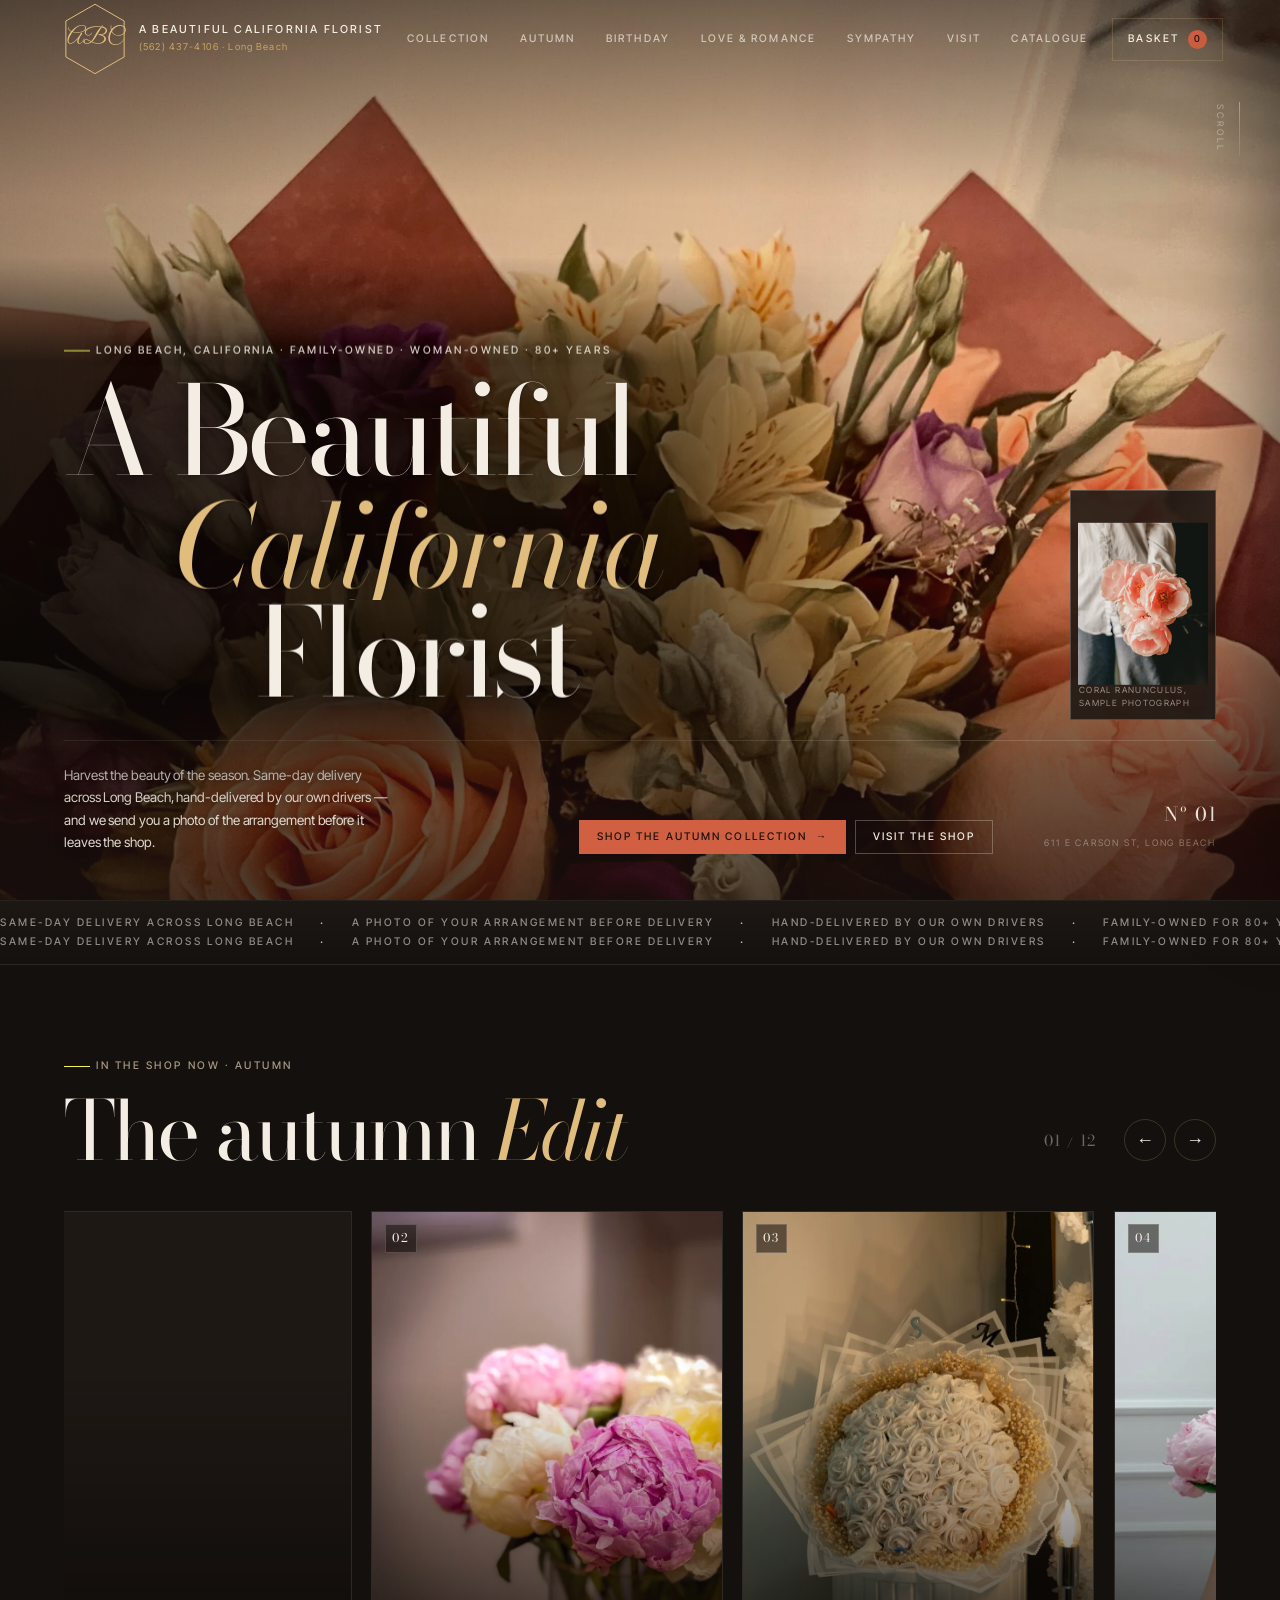
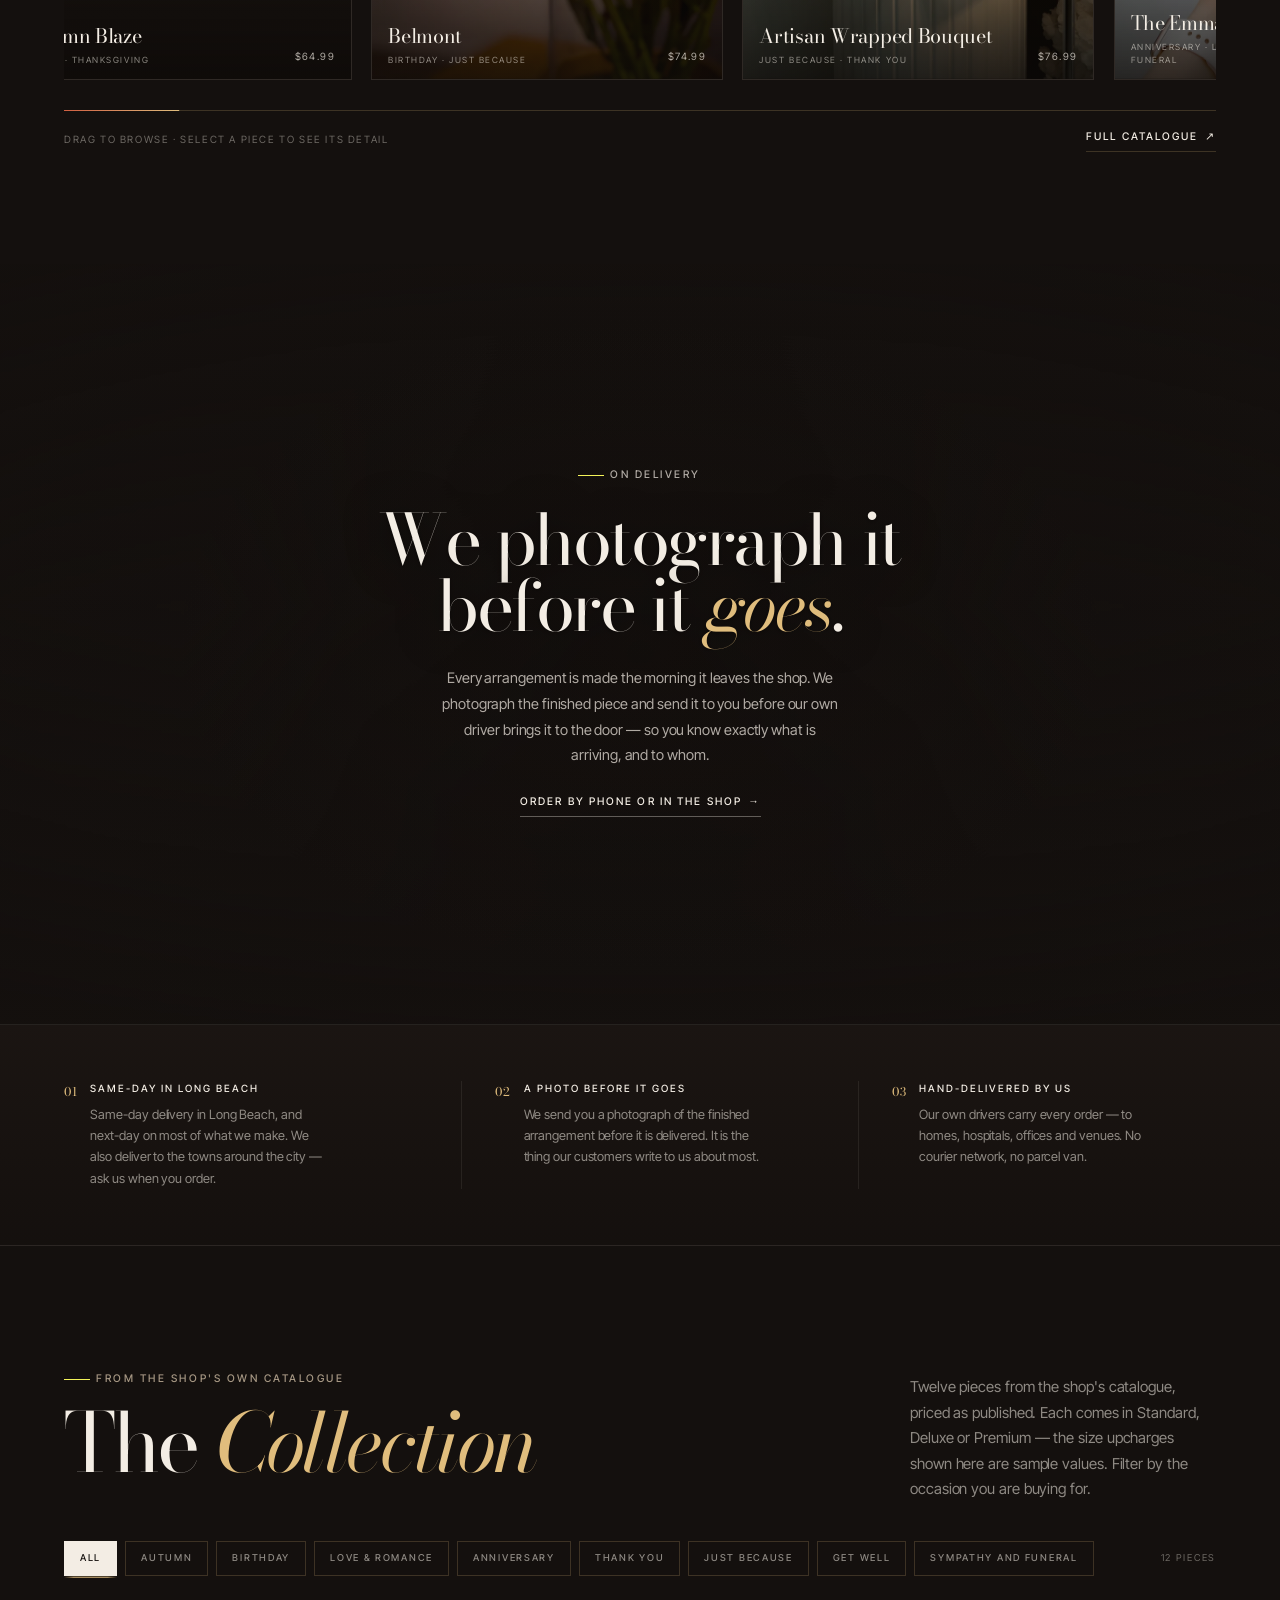
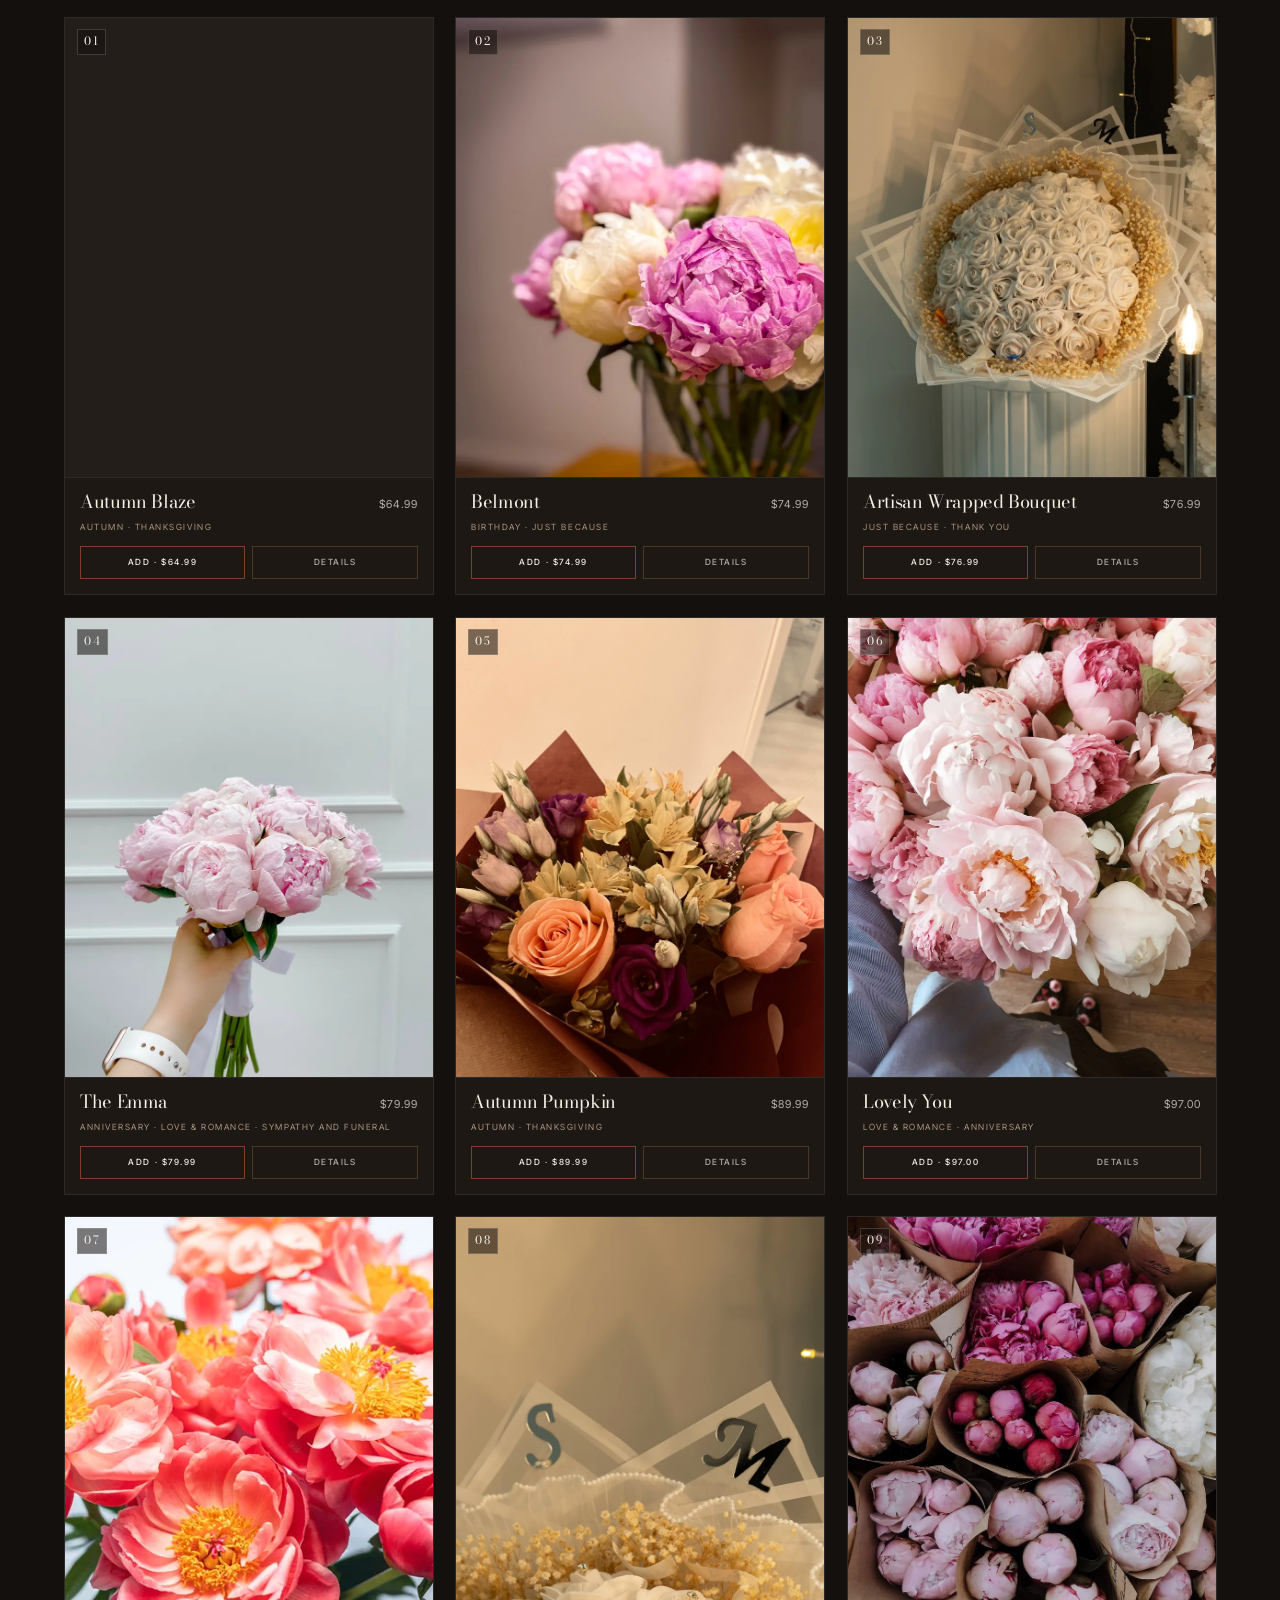
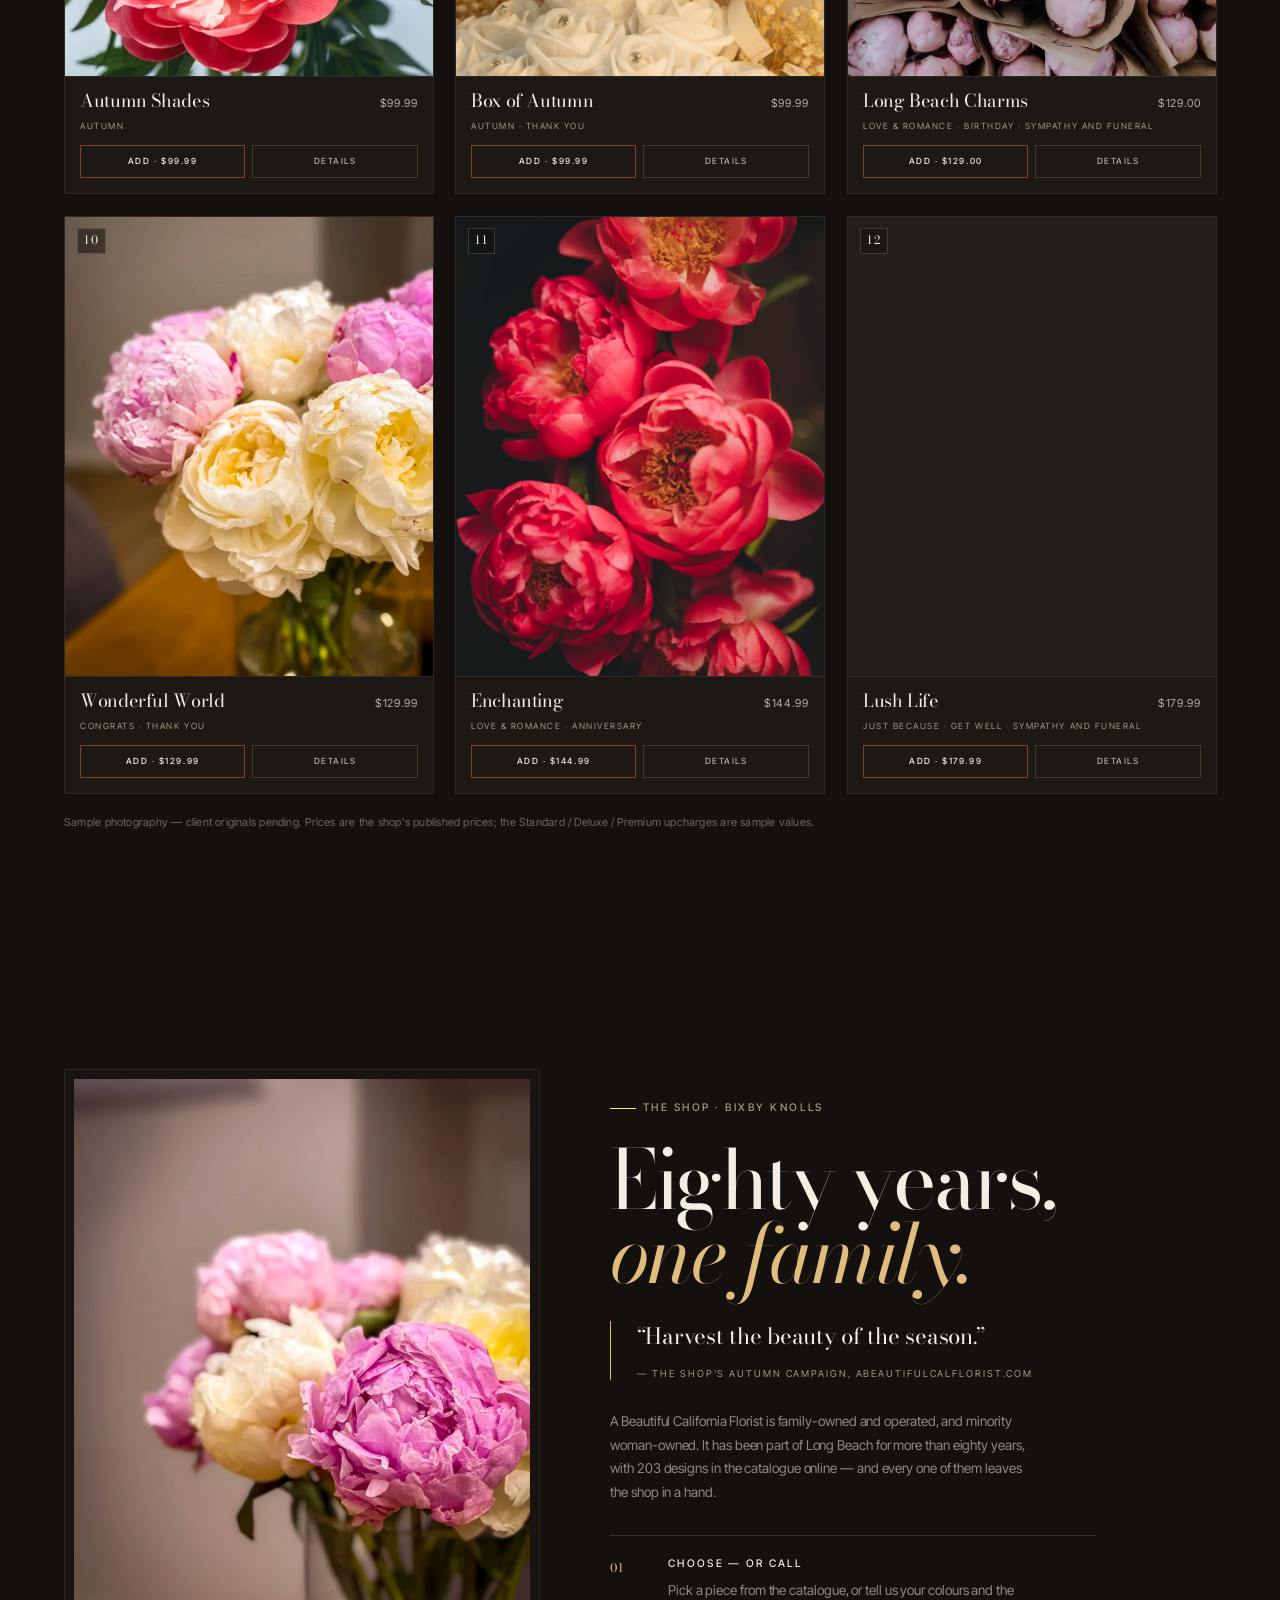
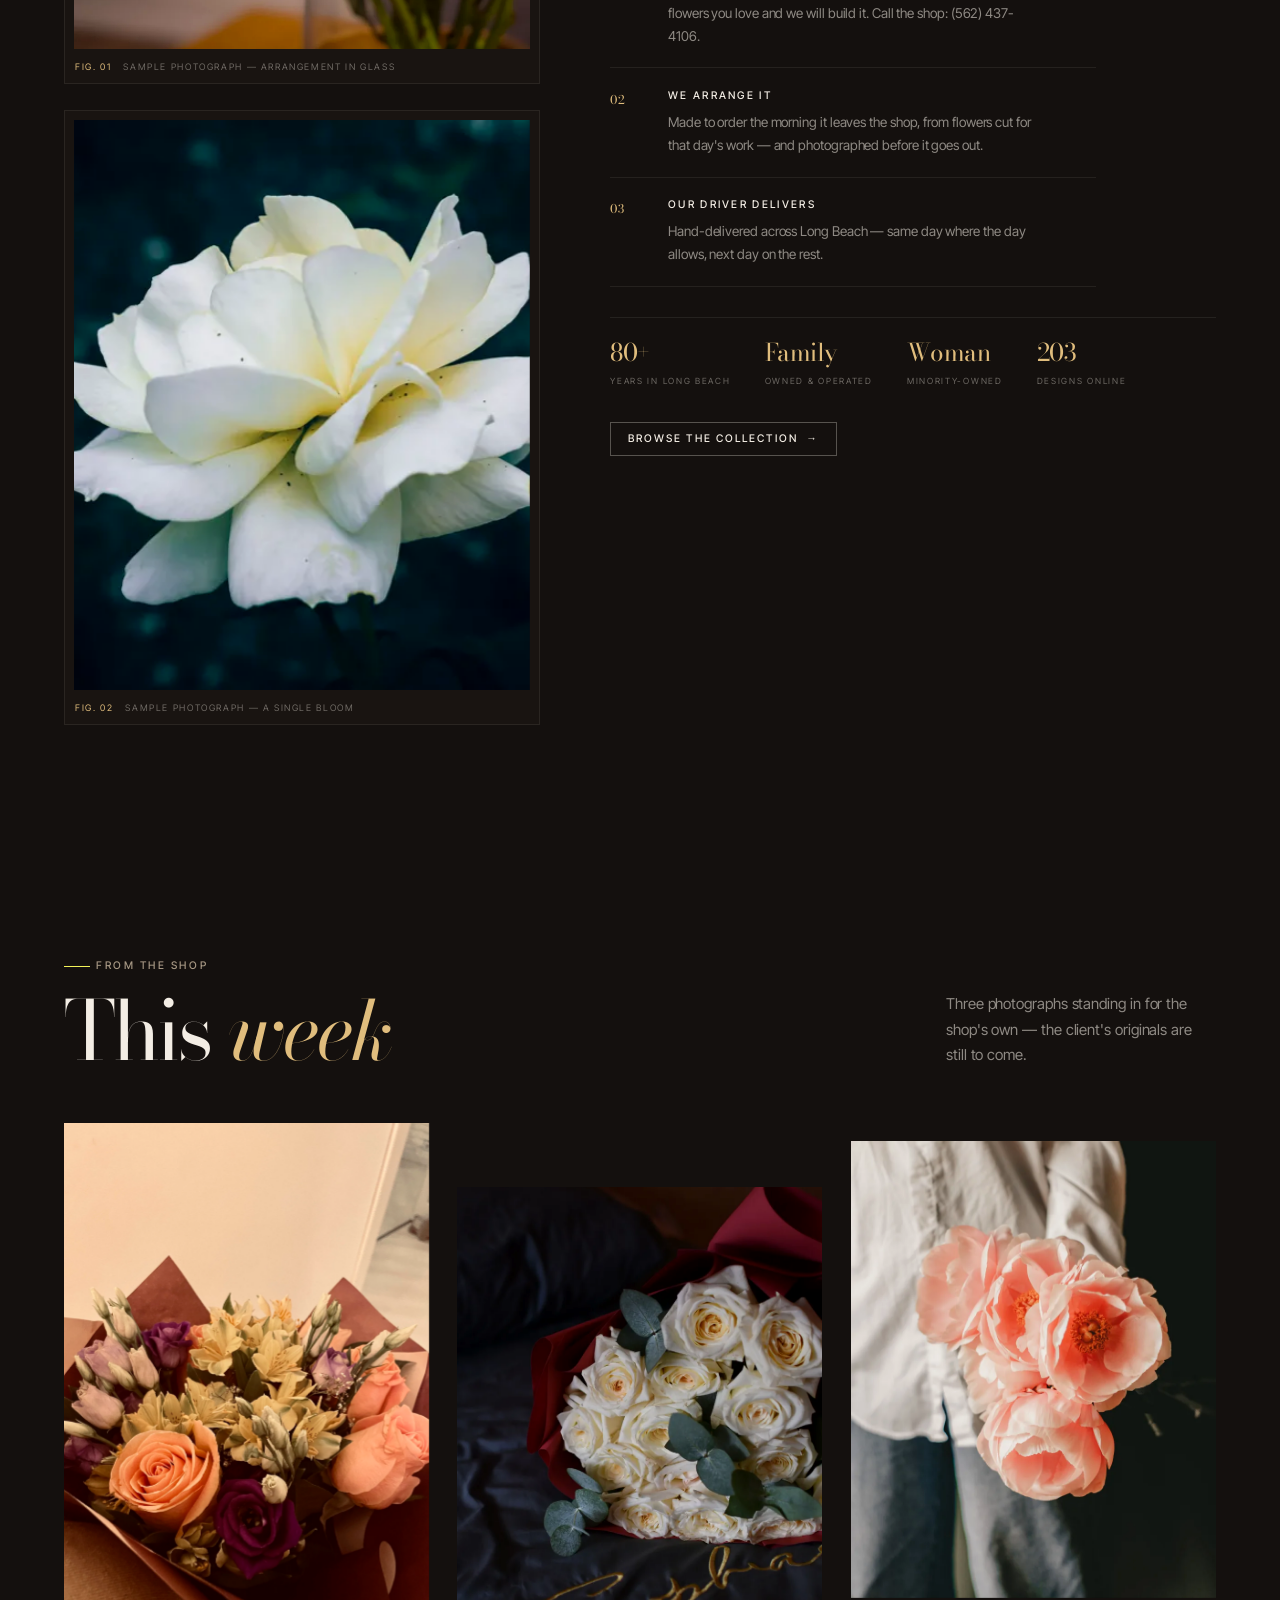
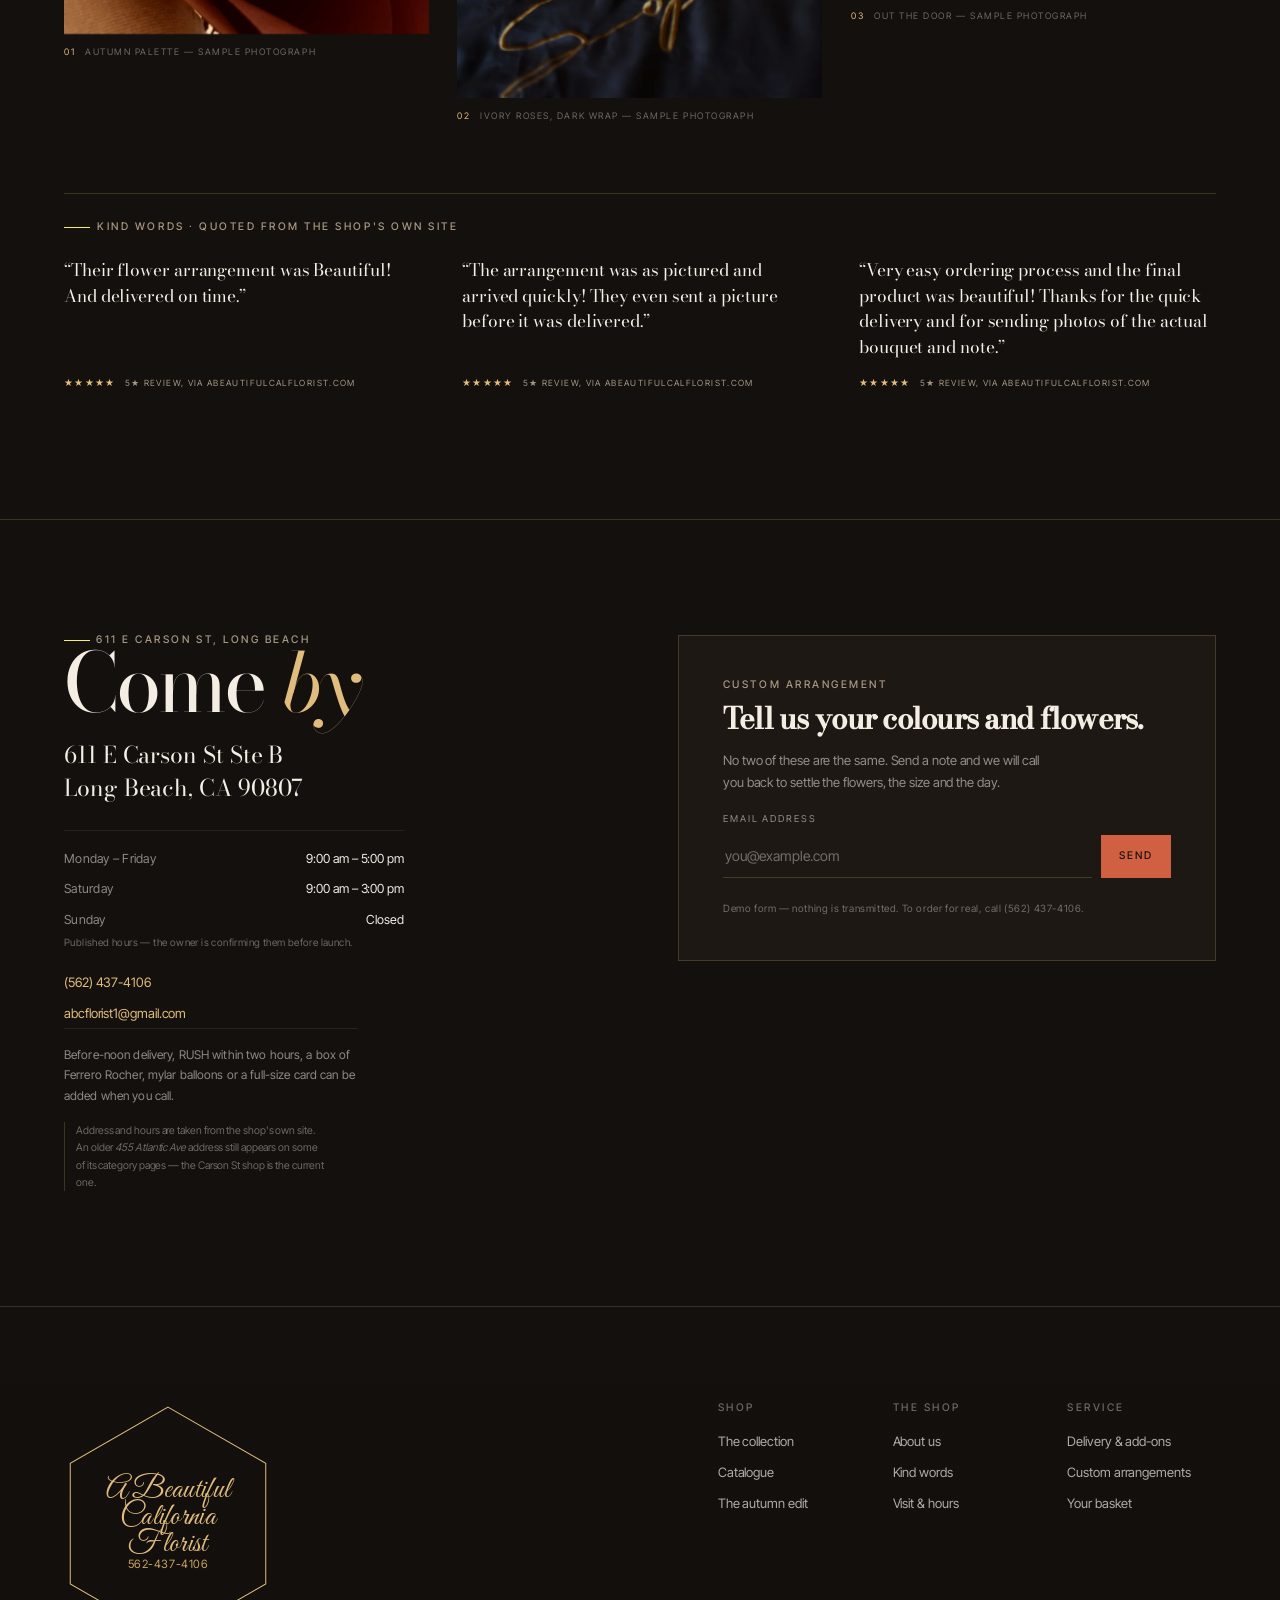
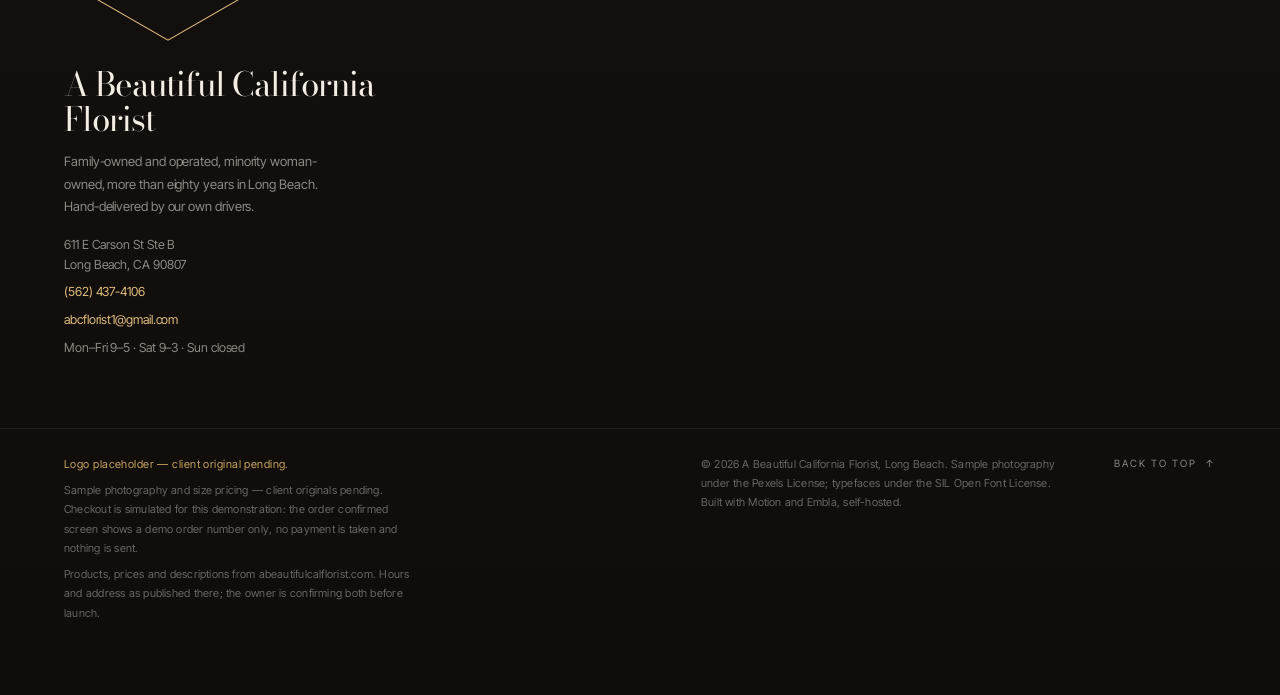
==== index.html @ be8de57d "Client preview: Concept B — Cinematic" ====
<!DOCTYPE html>
<html lang="en" class="no-js">
<head>
<meta name="robots" content="noindex, nofollow">

<meta charset="utf-8">
<meta name="viewport" content="width=device-width, initial-scale=1, viewport-fit=cover">
<title>A Beautiful California Florist — Long Beach, CA</title>
<meta name="description" content="A Beautiful California Florist, 611 E Carson St Ste B, Long Beach. Family-owned and woman-owned for more than 80 years. Same-day Long Beach delivery, hand-delivered by our own drivers, with a photo of your arrangement before it goes. Demo storefront — simulated checkout.">
<meta name="theme-color" content="#14100E">
<link rel="preload" as="image" fetchpriority="high"
      imagesrcset="assets/img/resp/terracotta-bouquet-kraft-800.webp 800w, assets/img/resp/terracotta-bouquet-kraft-1600.webp 1600w, assets/img/resp/terracotta-bouquet-kraft-2560.webp 2560w, assets/img/resp/terracotta-bouquet-kraft-3000.webp 3000w"
      imagesizes="100vw" href="assets/img/resp/terracotta-bouquet-kraft-1600.jpg">
<link rel="stylesheet" href="assets/fonts.css">
<link rel="stylesheet" href="assets/css/base.css">
<link rel="stylesheet" href="assets/css/home.css">
<link rel="stylesheet" href="assets/css/components.css">
<link rel="stylesheet" href="assets/css/motion.css">
<script>
document.documentElement.classList.replace('no-js','js');
/* if anything below fails to run, degrade to a fully readable static page */
window.addEventListener('error', function () { document.documentElement.classList.add('is-degraded'); });
window.setTimeout(function () { if (!window.__bwReady) document.documentElement.classList.add('is-degraded'); }, 4000);
</script>
</head>
<body>
<a class="skip" href="#main">Skip to content</a>

<header class="site-head" data-head>
  <div class="site-head__inner">
    <a class="brand" href="index.html" aria-label="A Beautiful California Florist — home">
      <span class="mark" aria-hidden="true">
        <svg class="mark__hex" viewBox="0 0 100 116" focusable="false"><polygon points="50,2 97,29 97,87 50,114 3,87 3,29"/></svg>
        <span class="mark__in">
          <span class="mark__script">ABC</span>
        </span>
      </span>
      <span class="brand__text">
        <span class="brand__name">A Beautiful California Florist</span>
        <span class="brand__phone">(562) 437-4106 · Long Beach</span>
      </span>
    </a>

    <nav class="nav" aria-label="Primary">
      <a href="#collection">Collection</a>
      <a href="#collection" data-nav-occ="autumn">Autumn</a>
      <a href="#collection" data-nav-occ="birthday">Birthday</a>
      <a href="#collection" data-nav-occ="love and romance">Love &amp; Romance</a>
      <a href="#collection" data-nav-occ="sympathy">Sympathy</a>
      <a href="#visit">Visit</a>
      <a href="collection.html">Catalogue</a>
    </nav>

    <div class="site-head__actions">
      <span class="head-note">Same-day · Long Beach</span>
      <button class="cart-btn" type="button" data-cart-open aria-haspopup="dialog" aria-controls="cart-drawer" aria-label="Open basket, 0 items">
        <span class="cart-btn__label">Basket</span>
        <span class="cart-btn__count" data-cart-count aria-hidden="true">0</span>
      </button>
      <button class="menu-btn" type="button" data-menu-open aria-expanded="false" aria-controls="mobile-menu">
        <span class="menu-btn__bars" aria-hidden="true"><i></i><i></i></span>
        <span>Menu</span>
      </button>
    </div>
  </div>
  <span class="site-head__rule" aria-hidden="true"></span>
</header>

<div class="mmenu" id="mobile-menu" role="dialog" aria-modal="true" aria-label="Site menu" data-menu inert>
  <div class="mmenu__scrim" data-menu-close></div>
  <div class="mmenu__panel" data-menu-panel>
    <div class="mmenu__top">
      <span class="eyebrow">A Beautiful California Florist</span>
      <button class="icon-btn" type="button" data-menu-close aria-label="Close menu"><span aria-hidden="true">×</span></button>
    </div>
    <nav class="mmenu__nav" aria-label="Mobile">
      <a href="#collection"><span>01</span>Collection</a>
      <a href="#collection" data-nav-occ="autumn"><span>02</span>Autumn</a>
      <a href="#collection" data-nav-occ="birthday"><span>03</span>Birthday</a>
      <a href="#collection" data-nav-occ="love and romance"><span>04</span>Love &amp; Romance</a>
      <a href="#collection" data-nav-occ="sympathy"><span>05</span>Sympathy and Funeral</a>
      <a href="#notes"><span>06</span>Kind words</a>
      <a href="#visit"><span>07</span>Visit</a>
      <a href="collection.html"><span>08</span>Catalogue</a>
    </nav>
    <div class="mmenu__foot">
      <p class="eyebrow">The shop</p>
      <p>611 E Carson St Ste B<br>Long Beach, CA 90807</p>
      <p class="mmenu__hours">Mon–Fri 9–5 · Sat 9–3 · Sun closed</p>
      <p class="mmenu__hours">(562) 437-4106</p>
      <button class="btn btn--line" type="button" data-cart-open>Open basket</button>
    </div>
  </div>
</div>

<main id="main">

  <!-- 1. HERO -->
  <section class="hero" id="top" aria-labelledby="hero-title" data-hero>
    <div class="hero__bg">
      <div class="hero__plate" data-parallax="0.22">
        <div class="hero__plate-in" data-parallax-media>
          <picture>
            <source type="image/webp" sizes="100vw"
                    srcset="assets/img/resp/terracotta-bouquet-kraft-800.webp 800w, assets/img/resp/terracotta-bouquet-kraft-1600.webp 1600w, assets/img/resp/terracotta-bouquet-kraft-2560.webp 2560w, assets/img/resp/terracotta-bouquet-kraft-3000.webp 3000w">
            <img class="hero__img" data-hero-img src="assets/img/resp/terracotta-bouquet-kraft-1600.jpg"
                 width="1600" height="2133" fetchpriority="high" decoding="async"
                 alt="Terracotta and peach roses gathered in kraft paper, photographed warm">
          </picture>
        </div>
      </div>
      <div class="hero__scrim" aria-hidden="true"></div>
      <div class="hero__grain" aria-hidden="true"></div>
    </div>

    <div class="hero__inner">
      <div class="hero__head" data-parallax="-0.05">
        <p class="eyebrow eyebrow--light" data-hero-eyebrow data-hero-item>
          <span class="eyebrow__dash" aria-hidden="true"></span>Long Beach, California · family-owned · woman-owned · 80+ years
        </p>
        <h1 class="hero__title" id="hero-title">
          <span class="mask" data-hero-item><span class="mask__in" data-hero-line>A Beautiful</span></span>
          <span class="mask mask--in" data-hero-item><span class="mask__in" data-hero-line><em>California</em></span></span>
          <span class="mask mask--in2" data-hero-item><span class="mask__in" data-hero-line>Florist</span></span>
        </h1>
      </div>

      <div class="hero__foot">
        <p class="hero__lede" data-hero-lede data-hero-item>
          Harvest the beauty of the season. Same-day delivery across Long Beach, hand-delivered by
          our own drivers — and we send you a photo of the arrangement before it leaves the shop.
        </p>
        <div class="hero__cta" data-hero-lede data-hero-item>
          <a class="btn btn--accent" href="#collection">Shop the autumn collection<span class="btn__arrow" aria-hidden="true">→</span></a>
          <a class="btn btn--ghost" href="#visit">Visit the shop</a>
        </div>
        <p class="hero__stamp" data-hero-lede data-hero-item>
          <span class="hero__stamp-n">Nº 01</span>
          <span>611 E Carson St, Long Beach</span>
        </p>
      </div>
    </div>

    <figure class="hero__inset" data-hero-inset data-parallax="-0.16">
      <picture>
        <source type="image/webp" sizes="(min-width:1100px) 186px, 130px"
                srcset="assets/img/resp/coral-ranunculus-held-800.webp 800w, assets/img/resp/coral-ranunculus-held-1600.webp 1600w">
        <img src="assets/img/resp/coral-ranunculus-held-1600.jpg" width="1400" height="2100" loading="lazy" decoding="async"
             data-parallax-media
             alt="A hand holding a small coral ranunculus posy in soft daylight">
      </picture>
      <figcaption><span>Nº 02</span>Coral ranunculus, sample photograph</figcaption>
    </figure>

    <a class="hero__cue" href="#edit">
      <span class="hero__cue-line" aria-hidden="true"></span>
      <span class="hero__cue-txt">Scroll</span>
    </a>
  </section>

  <!-- ticker — one set; abc-motion.js clones the track once for a seamless loop -->
  <div class="ticker" aria-hidden="true" data-marquee>
    <div class="ticker__track" data-ticker>
      <span class="ticker__set">
        <span>Same-day delivery across Long Beach</span><i>·</i>
        <span>A photo of your arrangement before delivery</span><i>·</i>
        <span>Hand-delivered by our own drivers</span><i>·</i>
        <span>Family-owned for 80+ years</span><i>·</i>
        <span>611 E Carson St, Long Beach</span><i>·</i>
      </span>
    </div>
  </div>

  <!-- 2. RAIL -->
  <section class="sec sec--rail" id="edit" aria-labelledby="edit-title">
    <div class="sec__head">
      <div class="sec__head-l">
        <p class="eyebrow"><span class="eyebrow__dash" aria-hidden="true"></span>In the shop now · autumn</p>
        <h2 class="h2" id="edit-title" data-reveal>The autumn <em>Edit</em></h2>
      </div>
      <div class="sec__head-r">
        <p class="rail__count" aria-hidden="true"><span data-rail-cur>01</span><span class="rail__count-sep">/</span><span data-rail-total>06</span></p>
        <div class="rail__btns">
          <button class="icon-btn icon-btn--round" type="button" data-rail-prev aria-label="Previous arrangements"><span aria-hidden="true">←</span></button>
          <button class="icon-btn icon-btn--round" type="button" data-rail-next aria-label="Next arrangements"><span aria-hidden="true">→</span></button>
        </div>
      </div>
    </div>

    <div class="rail" data-rail role="group" tabindex="0" aria-roledescription="carousel"
         aria-describedby="rail-keys" aria-label="The autumn edit — featured arrangements">
      <div class="embla" data-embla>
        <div class="embla__viewport" data-embla-viewport>
          <div class="embla__container" data-rail-track>
            <!-- rail slides injected from assets/js/data.js -->
          </div>
        </div>
      </div>
      <div class="rail__preview" data-rail-preview aria-hidden="true">
        <picture>
          <source type="image/webp" srcset="assets/img/resp/coral-bouquet-white-800.webp 800w, assets/img/resp/coral-bouquet-white-1600.webp 1600w" sizes="196px">
          <img data-rail-preview-img src="assets/img/resp/coral-bouquet-white-1600.jpg" alt="" width="1600" height="2133" loading="lazy" decoding="async">
        </picture>
      </div>
      <div class="rail__prog" aria-hidden="true"><span data-rail-prog></span></div>
    </div>

    <div class="rail__foot">
      <p class="rail__hint">Drag to browse · select a piece to see its detail</p>
      <p class="rail__keys" id="rail-keys">← → keys browse · Home / End jump</p>
      <a class="link" href="collection.html">Full catalogue<span aria-hidden="true">↗</span></a>
    </div>
  </section>

  <!-- 3. PARALLAX BAND -->
  <section class="band" data-band aria-labelledby="band-title">
    <div class="band__media" data-parallax="0.15" aria-hidden="true">
      <div class="band__media-in" data-parallax-media>
        <picture>
          <source type="image/webp" sizes="100vw"
                  srcset="assets/img/resp/coral-bouquet-white-800.webp 800w, assets/img/resp/coral-bouquet-white-1600.webp 1600w, assets/img/resp/coral-bouquet-white-2560.webp 2560w, assets/img/resp/coral-bouquet-white-3000.webp 3000w">
          <img data-band-img src="assets/img/resp/coral-bouquet-white-1600.jpg" width="1600" height="2133" loading="lazy" decoding="async" alt="">
        </picture>
      </div>
    </div>
    <div class="band__scrim" aria-hidden="true"></div>
    <div class="band__inner" data-band-inner data-cascade data-cascade-step="110">
      <p class="eyebrow eyebrow--light" data-reveal><span class="eyebrow__dash" aria-hidden="true"></span>On delivery</p>
      <h2 class="band__title type-lift" id="band-title" data-reveal>We photograph it<br>before it <em>goes</em>.</h2>
      <p class="band__sub" data-reveal>Every arrangement is made the morning it leaves the shop. We photograph the
        finished piece and send it to you before our own driver brings it to the door — so you know
        exactly what is arriving, and to whom.</p>
      <a class="link link--light" data-reveal href="#visit">Order by phone or in the shop<span aria-hidden="true">→</span></a>
    </div>
  </section>

  <!-- 4. PROMISE -->
  <section class="promise" aria-labelledby="promise-title">
    <h2 class="u-sr" id="promise-title">How we deliver</h2>
    <div class="promise__inner">
      <div class="promise__item">
        <span class="promise__n">01</span>
        <div>
          <h3 class="promise__h">Same-day in Long Beach</h3>
          <p class="promise__p">Same-day delivery in Long Beach, and next-day on most of what we make.
            We also deliver to the towns around the city — ask us when you order.</p>
        </div>
      </div>
      <div class="promise__item">
        <span class="promise__n">02</span>
        <div>
          <h3 class="promise__h">A photo before it goes</h3>
          <p class="promise__p">We send you a photograph of the finished arrangement before it is
            delivered. It is the thing our customers write to us about most.</p>
        </div>
      </div>
      <div class="promise__item">
        <span class="promise__n">03</span>
        <div>
          <h3 class="promise__h">Hand-delivered by us</h3>
          <p class="promise__p">Our own drivers carry every order — to homes, hospitals, offices and
            venues. No courier network, no parcel van.</p>
        </div>
      </div>
    </div>
  </section>

  <!-- 5. COLLECTION -->
  <section class="sec sec--collection" id="collection" aria-labelledby="collection-title">
    <div class="sec__head sec__head--stack">
      <div class="sec__head-l">
        <p class="eyebrow" data-reveal><span class="eyebrow__dash" aria-hidden="true"></span>From the shop's own catalogue</p>
        <h2 class="h2 type-lift" id="collection-title" data-reveal>The <em>Collection</em></h2>
      </div>
      <p class="sec__intro" data-reveal>Twelve pieces from the shop's catalogue, priced as published.
        Each comes in Standard, Deluxe or Premium — the size upcharges shown here are sample values.
        Filter by the occasion you are buying for.</p>
    </div>

    <div class="filters" role="group" aria-label="Filter arrangements by occasion">
      <span class="filters__ind" data-chip-ind aria-hidden="true"></span>
      <button class="chip is-active" type="button" data-filter="all" aria-pressed="true">All</button>
      <button class="chip" type="button" data-filter="autumn" aria-pressed="false">Autumn</button>
      <button class="chip" type="button" data-filter="birthday" aria-pressed="false">Birthday</button>
      <button class="chip" type="button" data-filter="love and romance" aria-pressed="false">Love &amp; Romance</button>
      <button class="chip" type="button" data-filter="anniversary" aria-pressed="false">Anniversary</button>
      <button class="chip" type="button" data-filter="thank you" aria-pressed="false">Thank You</button>
      <button class="chip" type="button" data-filter="just because" aria-pressed="false">Just Because</button>
      <button class="chip" type="button" data-filter="get well" aria-pressed="false">Get Well</button>
      <button class="chip" type="button" data-filter="sympathy" aria-pressed="false">Sympathy and Funeral</button>
      <p class="filters__count" aria-live="polite" data-grid-count>12 pieces</p>
    </div>

    <div class="grid" data-grid>
      <!-- product cards injected from assets/js/data.js -->
    </div>
    <p class="collection__note">Sample photography — client originals pending. Prices are the shop's
      published prices; the Standard / Deluxe / Premium upcharges are sample values.</p>
  </section>

  <!-- 6. THE SHOP -->
  <section class="atelier" id="atelier" aria-labelledby="atelier-title">
    <div class="atelier__col">
      <figure class="atelier__media" data-reveal>
        <picture>
          <source type="image/webp" sizes="(min-width:1000px) 46vw, 92vw"
                  srcset="assets/img/resp/pink-cream-peonies-vase-800.webp 800w, assets/img/resp/pink-cream-peonies-vase-1600.webp 1600w, assets/img/resp/pink-cream-peonies-vase-2560.webp 2560w, assets/img/resp/pink-cream-peonies-vase-3000.webp 3000w">
          <img src="assets/img/resp/pink-cream-peonies-vase-1600.jpg" width="1600" height="2133" loading="lazy" decoding="async"
               alt="Pink and cream blooms arranged in a clear glass vase, sample photograph">
        </picture>
        <button class="zoomcue" type="button" data-expand aria-label="Expand the photograph of pink and cream blooms in glass"><b aria-hidden="true">⤢</b>Expand</button>
        <p class="atelier__cap"><span>Fig. 01</span>Sample photograph — arrangement in glass</p>
      </figure>
      <figure class="atelier__media atelier__media--sm" data-reveal>
        <picture>
          <source type="image/webp" sizes="(min-width:1000px) 40vw, 92vw"
                  srcset="assets/img/resp/white-bloom-dark-water-800.webp 800w, assets/img/resp/white-bloom-dark-water-1600.webp 1600w, assets/img/resp/white-bloom-dark-water-2560.webp 2560w, assets/img/resp/white-bloom-dark-water-3000.webp 3000w">
          <img src="assets/img/resp/white-bloom-dark-water-1600.jpg" width="2000" height="1333" loading="lazy" decoding="async"
               alt="A single pale bloom resting on dark water, sample photograph">
        </picture>
        <button class="zoomcue" type="button" data-expand aria-label="Expand the photograph of a single pale bloom on dark water"><b aria-hidden="true">⤢</b>Expand</button>
        <p class="atelier__cap"><span>Fig. 02</span>Sample photograph — a single bloom</p>
      </figure>
    </div>

    <div class="atelier__body">
      <p class="eyebrow"><span class="eyebrow__dash" aria-hidden="true"></span>The shop · Bixby Knolls</p>
      <h2 class="h2h type-lift" id="atelier-title" data-reveal>Eighty years,<br><em>one family.</em></h2>

      <blockquote class="atelier__quote" data-reveal>
        “Harvest the beauty of the season.”
        <cite>— the shop's autumn campaign, abeautifulcalflorist.com</cite>
      </blockquote>

      <p class="atelier__lead">
        A Beautiful California Florist is family-owned and operated, and minority woman-owned. It has
        been part of Long Beach for more than eighty years, with 203 designs in the catalogue online —
        and every one of them leaves the shop in a hand.
      </p>

      <ol class="steps" data-cascade data-cascade-step="80">
        <li data-reveal>
          <span class="steps__n">01</span>
          <div><h3>Choose — or call</h3><p>Pick a piece from the catalogue, or tell us your colours and
            the flowers you love and we will build it. Call the shop: (562) 437-4106.</p></div>
        </li>
        <li data-reveal>
          <span class="steps__n">02</span>
          <div><h3>We arrange it</h3><p>Made to order the morning it leaves the shop, from flowers cut
            for that day's work — and photographed before it goes out.</p></div>
        </li>
        <li data-reveal>
          <span class="steps__n">03</span>
          <div><h3>Our driver delivers</h3><p>Hand-delivered across Long Beach — same day where the
            day allows, next day on the rest.</p></div>
        </li>
      </ol>

      <div class="stats" data-cascade data-cascade-step="70">
        <div class="stat"><span class="stat__n">80+</span><span class="stat__l">Years in Long Beach</span></div>
        <div class="stat"><span class="stat__n">Family</span><span class="stat__l">Owned &amp; operated</span></div>
        <div class="stat"><span class="stat__n">Woman</span><span class="stat__l">Minority-owned</span></div>
        <div class="stat"><span class="stat__n">203</span><span class="stat__l">Designs online</span></div>
      </div>

      <a class="btn btn--line" href="#collection">Browse the collection<span class="btn__arrow" aria-hidden="true">→</span></a>
    </div>
  </section>

  <!-- 7. NOTES + KIND WORDS -->
  <section class="sec sec--notes" id="notes" aria-labelledby="notes-title">
    <div class="sec__head">
      <div class="sec__head-l">
        <p class="eyebrow"><span class="eyebrow__dash" aria-hidden="true"></span>From the shop</p>
        <h2 class="h2" id="notes-title" data-reveal>This <em>week</em></h2>
      </div>
      <p class="sec__intro sec__intro--narrow" data-reveal>Three photographs standing in for the shop's
        own — the client's originals are still to come.</p>
    </div>

    <div class="notes" data-cascade data-cascade-step="110">
      <figure class="note note--tall" data-reveal>
        <picture>
          <source type="image/webp" sizes="(min-width:900px) 33vw, 92vw"
                  srcset="assets/img/resp/terracotta-bouquet-kraft-800.webp 800w, assets/img/resp/terracotta-bouquet-kraft-1600.webp 1600w, assets/img/resp/terracotta-bouquet-kraft-2560.webp 2560w, assets/img/resp/terracotta-bouquet-kraft-3000.webp 3000w">
          <img src="assets/img/resp/terracotta-bouquet-kraft-1600.jpg" width="1600" height="2133" loading="lazy" decoding="async"
               alt="Terracotta and peach roses in kraft paper">
        </picture>
        <button class="zoomcue" type="button" data-expand aria-label="Expand the photograph of terracotta and peach roses in kraft paper"><b aria-hidden="true">⤢</b>Expand</button>
        <figcaption><span>01</span>Autumn palette — sample photograph</figcaption>
      </figure>
      <figure class="note note--wide" data-reveal>
        <picture>
          <source type="image/webp" sizes="(min-width:900px) 42vw, 92vw"
                  srcset="assets/img/resp/dark-wrap-white-roses-800.webp 800w, assets/img/resp/dark-wrap-white-roses-1600.webp 1600w, assets/img/resp/dark-wrap-white-roses-2560.webp 2560w, assets/img/resp/dark-wrap-white-roses-3000.webp 3000w">
          <img src="assets/img/resp/dark-wrap-white-roses-1600.jpg" width="1600" height="2400" loading="lazy" decoding="async"
               alt="Ivory roses with dark foliage in a deep wrap">
        </picture>
        <button class="zoomcue" type="button" data-expand aria-label="Expand the photograph of ivory roses in a dark wrap"><b aria-hidden="true">⤢</b>Expand</button>
        <figcaption><span>02</span>Ivory roses, dark wrap — sample photograph</figcaption>
      </figure>
      <figure class="note" data-reveal>
        <picture>
          <source type="image/webp" sizes="(min-width:900px) 30vw, 92vw"
                  srcset="assets/img/resp/coral-ranunculus-held-800.webp 800w, assets/img/resp/coral-ranunculus-held-1600.webp 1600w, assets/img/resp/coral-ranunculus-held-2560.webp 2560w, assets/img/resp/coral-ranunculus-held-3000.webp 3000w">
          <img src="assets/img/resp/coral-ranunculus-held-1600.jpg" width="1400" height="2100" loading="lazy" decoding="async"
               alt="A handful of coral ranunculus carried against a pale shirt">
        </picture>
        <button class="zoomcue" type="button" data-expand aria-label="Expand the photograph of a handful of coral ranunculus"><b aria-hidden="true">⤢</b>Expand</button>
        <figcaption><span>03</span>Out the door — sample photograph</figcaption>
      </figure>
    </div>

    <div class="quotes">
      <p class="eyebrow quotes__head"><span class="eyebrow__dash" aria-hidden="true"></span>Kind words · quoted from the shop's own site</p>
      <div class="quotes__grid" data-cascade data-cascade-step="90">
        <figure class="quote" data-reveal>
          <blockquote class="quote__text">“Their flower arrangement was Beautiful! And delivered on time.”</blockquote>
          <figcaption class="quote__meta"><span class="quote__stars" aria-hidden="true">★★★★★</span>5★ review, via abeautifulcalflorist.com</figcaption>
        </figure>
        <figure class="quote" data-reveal>
          <blockquote class="quote__text">“The arrangement was as pictured and arrived quickly! They even sent a picture before it was delivered.”</blockquote>
          <figcaption class="quote__meta"><span class="quote__stars" aria-hidden="true">★★★★★</span>5★ review, via abeautifulcalflorist.com</figcaption>
        </figure>
        <figure class="quote" data-reveal>
          <blockquote class="quote__text">“Very easy ordering process and the final product was beautiful! Thanks for the quick delivery and for sending photos of the actual bouquet and note.”</blockquote>
          <figcaption class="quote__meta"><span class="quote__stars" aria-hidden="true">★★★★★</span>5★ review, via abeautifulcalflorist.com</figcaption>
        </figure>
      </div>
    </div>
  </section>

  <!-- 8. VISIT -->
  <section class="visit" id="visit" aria-labelledby="visit-title">
    <div class="visit__col">
      <p class="eyebrow"><span class="eyebrow__dash" aria-hidden="true"></span>611 E Carson St, Long Beach</p>
      <h2 class="h2 type-lift" id="visit-title" data-reveal>Come <em>by</em></h2>
      <p class="visit__addr">611 E Carson St Ste B<br>Long Beach, CA 90807</p>
      <dl class="visit__hours">
        <div><dt>Monday – Friday</dt><dd>9:00 am – 5:00 pm</dd></div>
        <div><dt>Saturday</dt><dd>9:00 am – 3:00 pm</dd></div>
        <div><dt>Sunday</dt><dd>Closed</dd></div>
      </dl>
      <p class="visit__hours-note">Published hours — the owner is confirming them before launch.</p>
      <div class="visit__contact">
        <a href="tel:+15624374106">(562) 437-4106</a>
        <a href="mailto:abcflorist1@gmail.com">abcflorist1@gmail.com</a>
      </div>
      <p class="visit__addons">Before-noon delivery, RUSH within two hours, a box of Ferrero Rocher,
        mylar balloons or a full-size card can be added when you call.</p>
      <p class="visit__note">Address and hours are taken from the shop's own site. An older
        <em>455 Atlantic Ave</em> address still appears on some of its category pages — the Carson St
        shop is the current one.</p>
    </div>

    <form class="visit__form" data-newsletter novalidate>
      <p class="eyebrow">Custom arrangement</p>
      <h3 class="visit__h3">Tell us your colours and flowers.</h3>
      <p class="visit__p">No two of these are the same. Send a note and we will call you back to settle
        the flowers, the size and the day.</p>
      <div class="field">
        <label for="nl-email">Email address</label>
        <div class="field__row">
          <input id="nl-email" name="email" type="email" autocomplete="email" placeholder="you@example.com" required aria-describedby="nl-err">
          <button class="btn btn--accent" type="submit">Send</button>
        </div>
        <p class="field__err" id="nl-err" data-nl-err hidden>Enter a valid email address.</p>
        <p class="field__ok" data-nl-ok aria-live="polite"></p>
      </div>
      <p class="visit__micro">Demo form — nothing is transmitted. To order for real, call (562) 437-4106.</p>
    </form>
  </section>
</main>

<footer class="footer" id="footer">
  <div class="footer__top">
    <div class="footer__brand">
      <span class="mark mark--lg footer__mark" aria-hidden="true">
        <svg class="mark__hex" viewBox="0 0 100 116" focusable="false"><polygon points="50,2 97,29 97,87 50,114 3,87 3,29"/></svg>
        <span class="mark__in">
          <span class="mark__script">A Beautiful<br>California<br>Florist</span>
          <span class="mark__tel">562-437-4106</span>
        </span>
      </span>
      <p class="footer__name">A Beautiful California Florist</p>
      <p class="footer__tag">Family-owned and operated, minority woman-owned, more than eighty years
        in Long Beach. Hand-delivered by our own drivers.</p>
      <address class="footer__contact">
        <span>611 E Carson St Ste B<br>Long Beach, CA 90807</span>
        <a href="tel:+15624374106">(562) 437-4106</a>
        <a href="mailto:abcflorist1@gmail.com">abcflorist1@gmail.com</a>
        <span>Mon–Fri 9–5 · Sat 9–3 · Sun closed</span>
      </address>
    </div>
    <nav class="footer__nav" aria-label="Footer">
      <div>
        <p class="eyebrow">Shop</p>
        <a href="#collection">The collection</a>
        <a href="collection.html">Catalogue</a>
        <a href="#edit">The autumn edit</a>
      </div>
      <div>
        <p class="eyebrow">The shop</p>
        <a href="#atelier">About us</a>
        <a href="#notes">Kind words</a>
        <a href="#visit">Visit &amp; hours</a>
      </div>
      <div>
        <p class="eyebrow">Service</p>
        <a href="#visit">Delivery &amp; add-ons</a>
        <a href="#visit">Custom arrangements</a>
        <button class="footer__link" type="button" data-cart-open>Your basket</button>
      </div>
    </nav>
  </div>

  <div class="footer__base">
    <div class="footer__legal">
      <p class="is-brand">Logo placeholder — client original pending.</p>
      <p>Sample photography and size pricing — client originals pending. Checkout is simulated for
        this demonstration: the order confirmed screen shows a demo order number only, no payment is
        taken and nothing is sent.</p>
      <p>Products, prices and descriptions from abeautifulcalflorist.com. Hours and address as published there; the owner is confirming both before launch.</p>
    </div>
    <p>© 2026 A Beautiful California Florist, Long Beach. Sample photography under the Pexels License; typefaces under the SIL Open Font License. Built with Motion and Embla, self-hosted.</p>
    <a class="footer__top-link" href="#top">Back to top<span aria-hidden="true">↑</span></a>
  </div>
</footer>

<!-- CART DRAWER -->
<div class="scrim" data-scrim hidden></div>

<aside class="drawer" id="cart-drawer" role="dialog" aria-modal="true" aria-labelledby="cart-title" data-drawer data-cart-drawer inert>
  <div class="drawer__head">
    <h2 class="drawer__title" id="cart-title">Basket <span class="drawer__n" data-cart-count>0</span></h2>
    <button class="icon-btn" type="button" data-drawer-close aria-label="Close basket"><span aria-hidden="true">×</span></button>
  </div>

  <div class="drawer__body" data-drawer-body>
    <div class="drawer__empty" data-cart-empty>
      <p class="drawer__empty-mark" aria-hidden="true">✳</p>
      <p class="drawer__empty-t">Your basket is empty.</p>
      <p class="drawer__empty-s">Start with the autumn edit, or the full catalogue.</p>
      <a class="btn btn--line" href="#collection" data-drawer-close>Browse the collection</a>
    </div>
    <ul class="lines" data-cart-lines aria-label="Items in basket"></ul>
  </div>

  <div class="drawer__foot" data-cart-foot hidden>
    <div class="gift">
      <label class="gift__label" for="gift-msg">Gift message <span class="gift__opt">optional</span></label>
      <textarea id="gift-msg" data-gift maxlength="240" rows="3" placeholder="Written by hand on our card." aria-describedby="gift-count"></textarea>
      <p class="gift__count" id="gift-count"><span data-gift-count>0</span>/240 · saved with this order</p>
    </div>
    <div class="drawer__sum">
      <span>Subtotal</span>
      <span data-cart-subtotal>$0.00</span>
    </div>
    <p class="drawer__note">Delivery calculated at checkout · sample delivery figure</p>
    <button class="btn btn--accent btn--wide" type="button" data-checkout-open data-checkout-start>Checkout<span class="btn__arrow" aria-hidden="true">→</span></button>
    <p class="drawer__demo">Demo only — no payment will be taken.</p>
  </div>
</aside>

<!-- PRODUCT MODAL -->
<div class="modal" id="product-modal" role="dialog" aria-modal="true" aria-labelledby="pm-title" data-modal data-product-modal inert>
  <div class="modal__scrim" data-modal-close></div>
  <div class="modal__panel">
    <button class="modal__x icon-btn" type="button" data-modal-close aria-label="Close product detail"><span aria-hidden="true">×</span></button>

    <div class="pm">
      <div class="pm__gallery">
        <div class="pm__stage" data-stage tabindex="0" role="img" aria-label="Product photograph. Scroll or press plus to zoom, drag to pan.">
          <picture>
            <source type="image/webp" srcset="assets/img/resp/terracotta-bouquet-kraft-800.webp 800w, assets/img/resp/terracotta-bouquet-kraft-1600.webp 1600w, assets/img/resp/terracotta-bouquet-kraft-2560.webp 2560w, assets/img/resp/terracotta-bouquet-kraft-3000.webp 3000w" sizes="min(1200px, 100vw)">
            <img data-pm-img src="assets/img/resp/terracotta-bouquet-kraft-1600.jpg" alt="" width="1200" height="1600">
          </picture>
          <span class="pm__zoomtag" data-pm-zoomtag>1.0×</span>
        </div>
        <div class="pm__thumbs" data-pm-thumbs role="group" aria-label="Choose product photograph"></div>
        <div class="pm__zoomui">
          <button class="icon-btn icon-btn--sm" type="button" data-zoom-out aria-label="Zoom out">−</button>
          <button class="icon-btn icon-btn--sm" type="button" data-zoom-reset aria-label="Reset zoom"><span aria-hidden="true">↺</span></button>
          <button class="icon-btn icon-btn--sm" type="button" data-zoom-in data-zoom-toggle aria-label="Zoom in">+</button>
          <span class="pm__hint">scroll to zoom · drag to pan</span>
        </div>
      </div>

      <div class="pm__info">
        <p class="eyebrow" data-pm-no>Nº 01</p>
        <h2 class="pm__title" id="pm-title" data-pm-title>—</h2>
        <div class="pm__sub">
          <p class="pm__price"><span data-pm-price>$0.00</span><small>USD</small></p>
          <p class="pm__occ" data-pm-occ></p>
        </div>
        <p class="pm__blurb" data-pm-blurb></p>

        <fieldset class="pm__sizes">
          <legend class="eyebrow">Size</legend>
          <div class="sizes" data-pm-sizes></div>
        </fieldset>

        <button class="btn btn--accent btn--wide pm__add" type="button" data-pm-add data-add-to-cart>
          Add to basket — <span data-pm-add-price>$0.00</span>
        </button>

        <ul class="pm__facts">
          <li><span>Size</span><span data-pm-stems>—</span></li>
          <li><span>Palette</span><span data-pm-palette>—</span></li>
          <li><span>Delivery</span><span>Same-day in Long Beach</span></li>
          <li><span>Sizes</span><span>Standard / Deluxe / Premium</span></li>
        </ul>
        <p class="pm__demo">Sample photography and sample size pricing · demo checkout, no payment taken.</p>
      </div>
    </div>
  </div>
</div>

<!-- CHECKOUT -->
<section class="checkout" id="checkout" role="dialog" aria-modal="true" aria-labelledby="co-title" data-checkout inert>
  <div class="checkout__scrim" data-checkout-close></div>
  <div class="checkout__panel">
    <div class="checkout__head">
      <div>
        <p class="eyebrow">A Beautiful California Florist</p>
        <h2 class="checkout__title" id="co-title" data-co-title>Checkout</h2>
      </div>
      <button class="icon-btn" type="button" data-checkout-close aria-label="Close checkout"><span aria-hidden="true">×</span></button>
    </div>

    <div class="checkout__demo" role="note">
      <strong>Demo only</strong> — no payment will be taken, no order is placed, and nothing leaves this page.
    </div>

    <ol class="co-steps" data-co-steps aria-label="Checkout progress">
      <li class="is-current" data-step-tab="1"><span>01</span>Details</li>
      <li data-step-tab="2"><span>02</span>Delivery</li>
      <li data-step-tab="3"><span>03</span>Review</li>
    </ol>

    <form class="co-form" data-co-form novalidate>
      <!-- STEP 1 -->
      <fieldset class="co-pane is-active" data-step="1">
        <legend class="u-sr">Your details</legend>
        <div class="co-grid">
          <div class="field">
            <label for="co-name">Full name</label>
            <input id="co-name" name="name" type="text" autocomplete="name" required>
            <p class="field__err" data-err-for="co-name" hidden>Please tell us who to address this to.</p>
          </div>
          <div class="field">
            <label for="co-email">Email</label>
            <input id="co-email" name="email" type="email" autocomplete="email" required placeholder="you@example.com">
            <p class="field__err" data-err-for="co-email" hidden>Enter a valid email address.</p>
          </div>
          <div class="field field--full">
            <label for="co-phone">Phone <span class="field__opt">for delivery only</span></label>
            <input id="co-phone" name="phone" type="tel" autocomplete="tel" placeholder="(562) 555 0142">
            <p class="field__err" data-err-for="co-phone" hidden>Use at least 7 digits.</p>
          </div>
        </div>
        <p class="co-hint">We photograph the arrangement and email it to you before the driver leaves. No accounts, no passwords.</p>
      </fieldset>

      <!-- STEP 2 -->
      <fieldset class="co-pane" data-step="2" hidden>
        <legend class="u-sr">Delivery or pickup</legend>

        <div class="co-choice" role="radiogroup" aria-label="Deliver the arrangement or collect it in the shop">
          <label class="co-choice__opt">
            <input type="radio" name="delivery-option" value="delivery" checked>
            <span class="co-choice__body">
              <span class="co-choice__t">Deliver it</span>
              <span class="co-choice__s">Hand-delivered across Long Beach by our own driver. A sample delivery figure is added to the total.</span>
            </span>
          </label>
          <label class="co-choice__opt">
            <input type="radio" name="delivery-option" value="pickup">
            <span class="co-choice__body">
              <span class="co-choice__t">Pickup at the shop</span>
              <span class="co-choice__s">Pick up in person at 611 E Carson St Ste B, Long Beach · Mon–Fri 9–5, Sat 9–3, Sun closed. No delivery charge.</span>
            </span>
          </label>
        </div>

        <div class="co-grid">
          <div class="field field--full" data-delivery-only>
            <label for="co-addr">Street address</label>
            <input id="co-addr" name="address" type="text" autocomplete="street-address" required>
            <p class="field__err" data-err-for="co-addr" hidden>Add a street address, or choose collection in the shop.</p>
          </div>
          <div class="field" data-delivery-only>
            <label for="co-city">City</label>
            <input id="co-city" name="city" type="text" autocomplete="address-level2" value="Long Beach" required>
            <p class="field__err" data-err-for="co-city" hidden>Add a city.</p>
          </div>
          <div class="field" data-delivery-only>
            <label for="co-zip">ZIP</label>
            <input id="co-zip" name="zip" type="text" inputmode="numeric" autocomplete="postal-code" required>
            <p class="field__err" data-err-for="co-zip" hidden>Enter a 5-digit ZIP.</p>
          </div>
          <div class="field">
            <label for="co-date" data-date-label>Requested delivery date</label>
            <input id="co-date" name="date" type="date" required>
            <p class="field__err" data-err-for="co-date" hidden>Choose a date from tomorrow onward.</p>
          </div>
          <div class="field">
            <label for="co-window" data-window-label>Time window</label>
            <select id="co-window" name="window">
              <option>Morning · 9–12</option>
              <option selected>Afternoon · 12–5</option>
              <option>By arrangement · call us</option>
            </select>
          </div>
          <div class="field field--full">
            <label for="co-recip">Recipient name <span class="field__opt">if different</span></label>
            <input id="co-recip" name="recipient" type="text" placeholder="Who should we ask for?">
          </div>
        </div>
        <p class="co-hint" data-fulfil-note>Same-day delivery is offered across Long Beach where the day allows, next day on the rest. We photograph the arrangement before it leaves the shop.</p>
      </fieldset>

      <!-- STEP 3 -->
      <fieldset class="co-pane" data-step="3" hidden>
        <legend class="u-sr">Review</legend>
        <div class="co-review">
          <ul class="co-review__lines" data-co-lines></ul>
          <dl class="co-review__meta">
            <div><dt>Recipient</dt><dd data-co-out="name">—</dd></div>
            <div><dt>How</dt><dd data-co-out="fulfil">—</dd></div>
            <div><dt data-co-out-label="addr">Deliver to</dt><dd data-co-out="addr">—</dd></div>
            <div><dt>When</dt><dd data-co-out="when">—</dd></div>
            <div><dt>Gift message</dt><dd data-co-out="gift">—</dd></div>
          </dl>
          <dl class="co-totals">
            <div><dt>Subtotal</dt><dd data-co-subtotal>$0.00</dd></div>
            <div><dt>Delivery</dt><dd data-co-delivery>$0.00</dd></div>
            <div class="co-totals__grand"><dt>Total</dt><dd data-co-total>$0.00</dd></div>
          </dl>
        </div>
        <div class="co-fineprint">
          <p>Prices are the shop's published prices; size upcharges and the delivery figure are sample
            values. Payment is not requested and no card details are collected anywhere in this demo.</p>
        </div>
      </fieldset>

      <!-- SUCCESS -->
      <div class="co-done" data-co-done hidden>
        <p class="co-done__mark" aria-hidden="true">✳</p>
        <p class="co-done__kicker">Demo order · no payment taken</p>
        <h3 class="co-done__h" data-co-done-h>Order confirmed</h3>
        <p class="co-done__ref">Order number <strong data-co-ref>ABC-0000</strong></p>
        <div class="co-done__demo" role="note">
          <strong>This is a demonstration.</strong> Nothing was ordered, nothing was charged and no
          driver is on the way. The basket has been emptied so you can walk the flow again.
        </div>
        <dl class="co-done__sum" data-co-done-summary></dl>
        <div class="co-done__actions">
          <button class="btn btn--cream" type="button" data-continue>
            Continue shopping<span class="btn__arrow" aria-hidden="true">→</span>
          </button>
          <a class="btn btn--ghost" href="collection.html">See the full catalogue</a>
        </div>
      </div>

      <div class="co-nav" data-co-nav>
        <button class="btn btn--ghost" type="button" data-co-back hidden>Back</button>
        <button class="btn btn--accent" type="submit" data-co-next>Continue<span class="btn__arrow" aria-hidden="true">→</span></button>
      </div>
    </form>
  </div>
</section>

<!-- IMAGE EXPANSION (editorial gallery) -->
<div class="lightbox" id="lightbox" role="dialog" aria-modal="true" aria-label="Expanded photograph" data-lightbox inert>
  <div class="lightbox__scrim" data-lightbox-close></div>
  <div class="lightbox__panel">
    <button class="lightbox__x" type="button" data-lightbox-close aria-label="Close photograph"><span aria-hidden="true">×</span></button>
    <button class="lightbox__arrow lightbox__arrow--prev" type="button" data-lightbox-prev aria-label="Previous photograph"><span aria-hidden="true">←</span></button>
    <button class="lightbox__arrow lightbox__arrow--next" type="button" data-lightbox-next aria-label="Next photograph"><span aria-hidden="true">→</span></button>
    <picture>
      <source type="image/webp" srcset="assets/img/resp/terracotta-bouquet-kraft-800.webp 800w, assets/img/resp/terracotta-bouquet-kraft-1600.webp 1600w, assets/img/resp/terracotta-bouquet-kraft-2560.webp 2560w, assets/img/resp/terracotta-bouquet-kraft-3000.webp 3000w" sizes="100vw">
      <img class="lightbox__img" data-lightbox-img src="assets/img/resp/terracotta-bouquet-kraft-1600.jpg" alt="" width="1600" height="2133">
    </picture>
    <div class="lightbox__bar">
      <p class="lightbox__cap" data-lightbox-cap></p>
      <p class="lightbox__count"><span data-lightbox-i>1</span> / <span data-lightbox-n>5</span></p>
    </div>
  </div>
</div>

<p class="u-sr" role="status" aria-live="polite" data-live></p>

<noscript>
  <div class="noscript">This storefront demo needs JavaScript for the product catalogue, basket and checkout.</div>
</noscript>

<script src="assets/data/client-catalogue.js" defer></script>
<script src="assets/vendor/motion.min.js" defer></script>
<script src="assets/vendor/embla.umd.js" defer></script>
<script src="assets/js/abc-motion.js" defer></script>
<script src="assets/js/data.js" defer></script>
<script src="assets/js/ui.js" defer></script>
<script src="assets/js/cart.js" defer></script>
<script src="assets/js/drawer.js" defer></script>
<script src="assets/js/main.js" defer></script>
</body>
</html>
---- assets/fonts.css ----
/* Self-hosted (latin subset) downloaded from Google Fonts — OFL licensed */
/* cormorant */
@font-face {
  font-family: 'Cormorant Garamond';
  font-style: italic;
  font-weight: 300;
  font-display: swap;
  src: url(fonts/cormorant-co3smX5slCNuHLi8bLeY9MK7whWMhyjYrGFEsdtdc62E6zd5rDD-htM8Efs.woff2) format('woff2');
  unicode-range: U+0100-02BA, U+02BD-02C5, U+02C7-02CC, U+02CE-02D7, U+02DD-02FF, U+0304, U+0308, U+0329, U+1D00-1DBF, U+1E00-1E9F, U+1EF2-1EFF, U+2020, U+20A0-20AB, U+20AD-20C4, U+2113, U+2C60-2C7F, U+A720-A7FF;
}


@font-face {
  font-family: 'Cormorant Garamond';
  font-style: italic;
  font-weight: 300;
  font-display: swap;
  src: url(fonts/cormorant-co3smX5slCNuHLi8bLeY9MK7whWMhyjYrGFEsdtdc62E6zd5rDD-iNM8.woff2) format('woff2');
  unicode-range: U+0000-00FF, U+0131, U+0152-0153, U+02BB-02BC, U+02C6, U+02DA, U+02DC, U+0304, U+0308, U+0329, U+2000-206F, U+20AC, U+2122, U+2191, U+2193, U+2212, U+2215, U+FEFF, U+FFFD;
}


@font-face {
  font-family: 'Cormorant Garamond';
  font-style: normal;
  font-weight: 300;
  font-display: swap;
  src: url(fonts/cormorant-co3bmX5slCNuHLi8bLeY9MK7whWMhyjYp3tKgS4.woff2) format('woff2');
  unicode-range: U+0100-02BA, U+02BD-02C5, U+02C7-02CC, U+02CE-02D7, U+02DD-02FF, U+0304, U+0308, U+0329, U+1D00-1DBF, U+1E00-1E9F, U+1EF2-1EFF, U+2020, U+20A0-20AB, U+20AD-20C4, U+2113, U+2C60-2C7F, U+A720-A7FF;
}


@font-face {
  font-family: 'Cormorant Garamond';
  font-style: normal;
  font-weight: 300;
  font-display: swap;
  src: url(fonts/cormorant-co3bmX5slCNuHLi8bLeY9MK7whWMhyjYqXtK.woff2) format('woff2');
  unicode-range: U+0000-00FF, U+0131, U+0152-0153, U+02BB-02BC, U+02C6, U+02DA, U+02DC, U+0304, U+0308, U+0329, U+2000-206F, U+20AC, U+2122, U+2191, U+2193, U+2212, U+2215, U+FEFF, U+FFFD;
}


@font-face {
  font-family: 'Cormorant Garamond';
  font-style: normal;
  font-weight: 400;
  font-display: swap;
  src: url(fonts/cormorant-co3bmX5slCNuHLi8bLeY9MK7whWMhyjYp3tKgS4.woff2) format('woff2');
  unicode-range: U+0100-02BA, U+02BD-02C5, U+02C7-02CC, U+02CE-02D7, U+02DD-02FF, U+0304, U+0308, U+0329, U+1D00-1DBF, U+1E00-1E9F, U+1EF2-1EFF, U+2020, U+20A0-20AB, U+20AD-20C4, U+2113, U+2C60-2C7F, U+A720-A7FF;
}


@font-face {
  font-family: 'Cormorant Garamond';
  font-style: normal;
  font-weight: 400;
  font-display: swap;
  src: url(fonts/cormorant-co3bmX5slCNuHLi8bLeY9MK7whWMhyjYqXtK.woff2) format('woff2');
  unicode-range: U+0000-00FF, U+0131, U+0152-0153, U+02BB-02BC, U+02C6, U+02DA, U+02DC, U+0304, U+0308, U+0329, U+2000-206F, U+20AC, U+2122, U+2191, U+2193, U+2212, U+2215, U+FEFF, U+FFFD;
}


@font-face {
  font-family: 'Cormorant Garamond';
  font-style: normal;
  font-weight: 500;
  font-display: swap;
  src: url(fonts/cormorant-co3bmX5slCNuHLi8bLeY9MK7whWMhyjYp3tKgS4.woff2) format('woff2');
  unicode-range: U+0100-02BA, U+02BD-02C5, U+02C7-02CC, U+02CE-02D7, U+02DD-02FF, U+0304, U+0308, U+0329, U+1D00-1DBF, U+1E00-1E9F, U+1EF2-1EFF, U+2020, U+20A0-20AB, U+20AD-20C4, U+2113, U+2C60-2C7F, U+A720-A7FF;
}


@font-face {
  font-family: 'Cormorant Garamond';
  font-style: normal;
  font-weight: 500;
  font-display: swap;
  src: url(fonts/cormorant-co3bmX5slCNuHLi8bLeY9MK7whWMhyjYqXtK.woff2) format('woff2');
  unicode-range: U+0000-00FF, U+0131, U+0152-0153, U+02BB-02BC, U+02C6, U+02DA, U+02DC, U+0304, U+0308, U+0329, U+2000-206F, U+20AC, U+2122, U+2191, U+2193, U+2212, U+2215, U+FEFF, U+FFFD;
}

/* jost */
@font-face {
  font-family: 'Jost';
  font-style: normal;
  font-weight: 300;
  font-display: swap;
  src: url(fonts/jost-92zatBhPNqw73ord4iYl.woff2) format('woff2');
  unicode-range: U+0100-02BA, U+02BD-02C5, U+02C7-02CC, U+02CE-02D7, U+02DD-02FF, U+0304, U+0308, U+0329, U+1D00-1DBF, U+1E00-1E9F, U+1EF2-1EFF, U+2020, U+20A0-20AB, U+20AD-20C4, U+2113, U+2C60-2C7F, U+A720-A7FF;
}


@font-face {
  font-family: 'Jost';
  font-style: normal;
  font-weight: 300;
  font-display: swap;
  src: url(fonts/jost-92zatBhPNqw73oTd4g.woff2) format('woff2');
  unicode-range: U+0000-00FF, U+0131, U+0152-0153, U+02BB-02BC, U+02C6, U+02DA, U+02DC, U+0304, U+0308, U+0329, U+2000-206F, U+20AC, U+2122, U+2191, U+2193, U+2212, U+2215, U+FEFF, U+FFFD;
}


@font-face {
  font-family: 'Jost';
  font-style: normal;
  font-weight: 400;
  font-display: swap;
  src: url(fonts/jost-92zatBhPNqw73ord4iYl.woff2) format('woff2');
  unicode-range: U+0100-02BA, U+02BD-02C5, U+02C7-02CC, U+02CE-02D7, U+02DD-02FF, U+0304, U+0308, U+0329, U+1D00-1DBF, U+1E00-1E9F, U+1EF2-1EFF, U+2020, U+20A0-20AB, U+20AD-20C4, U+2113, U+2C60-2C7F, U+A720-A7FF;
}


@font-face {
  font-family: 'Jost';
  font-style: normal;
  font-weight: 400;
  font-display: swap;
  src: url(fonts/jost-92zatBhPNqw73oTd4g.woff2) format('woff2');
  unicode-range: U+0000-00FF, U+0131, U+0152-0153, U+02BB-02BC, U+02C6, U+02DA, U+02DC, U+0304, U+0308, U+0329, U+2000-206F, U+20AC, U+2122, U+2191, U+2193, U+2212, U+2215, U+FEFF, U+FFFD;
}


@font-face {
  font-family: 'Jost';
  font-style: normal;
  font-weight: 500;
  font-display: swap;
  src: url(fonts/jost-92zatBhPNqw73ord4iYl.woff2) format('woff2');
  unicode-range: U+0100-02BA, U+02BD-02C5, U+02C7-02CC, U+02CE-02D7, U+02DD-02FF, U+0304, U+0308, U+0329, U+1D00-1DBF, U+1E00-1E9F, U+1EF2-1EFF, U+2020, U+20A0-20AB, U+20AD-20C4, U+2113, U+2C60-2C7F, U+A720-A7FF;
}


@font-face {
  font-family: 'Jost';
  font-style: normal;
  font-weight: 500;
  font-display: swap;
  src: url(fonts/jost-92zatBhPNqw73oTd4g.woff2) format('woff2');
  unicode-range: U+0000-00FF, U+0131, U+0152-0153, U+02BB-02BC, U+02C6, U+02DA, U+02DC, U+0304, U+0308, U+0329, U+2000-206F, U+20AC, U+2122, U+2191, U+2193, U+2212, U+2215, U+FEFF, U+FFFD;
}

/* bodoni */
@font-face {
  font-family: 'Bodoni Moda';
  font-style: italic;
  font-weight: 400;
  font-display: swap;
  src: url(fonts/bodoni-aFTB7PxzY382XsXX63LUYJSPUqb0qojSAq1rZLktbNxcXgOFEw.woff2) format('woff2');
  unicode-range: U+0100-02BA, U+02BD-02C5, U+02C7-02CC, U+02CE-02D7, U+02DD-02FF, U+0304, U+0308, U+0329, U+1D00-1DBF, U+1E00-1E9F, U+1EF2-1EFF, U+2020, U+20A0-20AB, U+20AD-20C4, U+2113, U+2C60-2C7F, U+A720-A7FF;
}


@font-face {
  font-family: 'Bodoni Moda';
  font-style: italic;
  font-weight: 400;
  font-display: swap;
  src: url(fonts/bodoni-aFTB7PxzY382XsXX63LUYJSPUqb0qojSAq1rZLktbNxSXgM.woff2) format('woff2');
  unicode-range: U+0000-00FF, U+0131, U+0152-0153, U+02BB-02BC, U+02C6, U+02DA, U+02DC, U+0304, U+0308, U+0329, U+2000-206F, U+20AC, U+2122, U+2191, U+2193, U+2212, U+2215, U+FEFF, U+FFFD;
}


@font-face {
  font-family: 'Bodoni Moda';
  font-style: normal;
  font-weight: 400;
  font-display: swap;
  src: url(fonts/bodoni-aFTQ7PxzY382XsXX63LUYJSESKjEXw.woff2) format('woff2');
  unicode-range: U+0100-02BA, U+02BD-02C5, U+02C7-02CC, U+02CE-02D7, U+02DD-02FF, U+0304, U+0308, U+0329, U+1D00-1DBF, U+1E00-1E9F, U+1EF2-1EFF, U+2020, U+20A0-20AB, U+20AD-20C4, U+2113, U+2C60-2C7F, U+A720-A7FF;
}


@font-face {
  font-family: 'Bodoni Moda';
  font-style: normal;
  font-weight: 400;
  font-display: swap;
  src: url(fonts/bodoni-aFTQ7PxzY382XsXX63LUYJSKSKg.woff2) format('woff2');
  unicode-range: U+0000-00FF, U+0131, U+0152-0153, U+02BB-02BC, U+02C6, U+02DA, U+02DC, U+0304, U+0308, U+0329, U+2000-206F, U+20AC, U+2122, U+2191, U+2193, U+2212, U+2215, U+FEFF, U+FFFD;
}


@font-face {
  font-family: 'Bodoni Moda';
  font-style: normal;
  font-weight: 500;
  font-display: swap;
  src: url(fonts/bodoni-aFTQ7PxzY382XsXX63LUYJSESKjEXw.woff2) format('woff2');
  unicode-range: U+0100-02BA, U+02BD-02C5, U+02C7-02CC, U+02CE-02D7, U+02DD-02FF, U+0304, U+0308, U+0329, U+1D00-1DBF, U+1E00-1E9F, U+1EF2-1EFF, U+2020, U+20A0-20AB, U+20AD-20C4, U+2113, U+2C60-2C7F, U+A720-A7FF;
}


@font-face {
  font-family: 'Bodoni Moda';
  font-style: normal;
  font-weight: 500;
  font-display: swap;
  src: url(fonts/bodoni-aFTQ7PxzY382XsXX63LUYJSKSKg.woff2) format('woff2');
  unicode-range: U+0000-00FF, U+0131, U+0152-0153, U+02BB-02BC, U+02C6, U+02DA, U+02DC, U+0304, U+0308, U+0329, U+2000-206F, U+20AC, U+2122, U+2191, U+2193, U+2212, U+2215, U+FEFF, U+FFFD;
}

/* intertight */
@font-face {
  font-family: 'Inter Tight';
  font-style: normal;
  font-weight: 300;
  font-display: swap;
  src: url(fonts/intertight-NGSwv5HMAFg6IuGlBNMjxLsJ8ah8QA.woff2) format('woff2');
  unicode-range: U+0100-02BA, U+02BD-02C5, U+02C7-02CC, U+02CE-02D7, U+02DD-02FF, U+0304, U+0308, U+0329, U+1D00-1DBF, U+1E00-1E9F, U+1EF2-1EFF, U+2020, U+20A0-20AB, U+20AD-20C4, U+2113, U+2C60-2C7F, U+A720-A7FF;
}


@font-face {
  font-family: 'Inter Tight';
  font-style: normal;
  font-weight: 300;
  font-display: swap;
  src: url(fonts/intertight-NGSwv5HMAFg6IuGlBNMjxLsH8ag.woff2) format('woff2');
  unicode-range: U+0000-00FF, U+0131, U+0152-0153, U+02BB-02BC, U+02C6, U+02DA, U+02DC, U+0304, U+0308, U+0329, U+2000-206F, U+20AC, U+2122, U+2191, U+2193, U+2212, U+2215, U+FEFF, U+FFFD;
}


@font-face {
  font-family: 'Inter Tight';
  font-style: normal;
  font-weight: 400;
  font-display: swap;
  src: url(fonts/intertight-NGSwv5HMAFg6IuGlBNMjxLsJ8ah8QA.woff2) format('woff2');
  unicode-range: U+0100-02BA, U+02BD-02C5, U+02C7-02CC, U+02CE-02D7, U+02DD-02FF, U+0304, U+0308, U+0329, U+1D00-1DBF, U+1E00-1E9F, U+1EF2-1EFF, U+2020, U+20A0-20AB, U+20AD-20C4, U+2113, U+2C60-2C7F, U+A720-A7FF;
}


@font-face {
  font-family: 'Inter Tight';
  font-style: normal;
  font-weight: 400;
  font-display: swap;
  src: url(fonts/intertight-NGSwv5HMAFg6IuGlBNMjxLsH8ag.woff2) format('woff2');
  unicode-range: U+0000-00FF, U+0131, U+0152-0153, U+02BB-02BC, U+02C6, U+02DA, U+02DC, U+0304, U+0308, U+0329, U+2000-206F, U+20AC, U+2122, U+2191, U+2193, U+2212, U+2215, U+FEFF, U+FFFD;
}


@font-face {
  font-family: 'Inter Tight';
  font-style: normal;
  font-weight: 500;
  font-display: swap;
  src: url(fonts/intertight-NGSwv5HMAFg6IuGlBNMjxLsJ8ah8QA.woff2) format('woff2');
  unicode-range: U+0100-02BA, U+02BD-02C5, U+02C7-02CC, U+02CE-02D7, U+02DD-02FF, U+0304, U+0308, U+0329, U+1D00-1DBF, U+1E00-1E9F, U+1EF2-1EFF, U+2020, U+20A0-20AB, U+20AD-20C4, U+2113, U+2C60-2C7F, U+A720-A7FF;
}


@font-face {
  font-family: 'Inter Tight';
  font-style: normal;
  font-weight: 500;
  font-display: swap;
  src: url(fonts/intertight-NGSwv5HMAFg6IuGlBNMjxLsH8ag.woff2) format('woff2');
  unicode-range: U+0000-00FF, U+0131, U+0152-0153, U+02BB-02BC, U+02C6, U+02DA, U+02DC, U+0304, U+0308, U+0329, U+2000-206F, U+20AC, U+2122, U+2191, U+2193, U+2212, U+2215, U+FEFF, U+FFFD;
}


@font-face {
  font-family: 'Inter Tight';
  font-style: normal;
  font-weight: 600;
  font-display: swap;
  src: url(fonts/intertight-NGSwv5HMAFg6IuGlBNMjxLsJ8ah8QA.woff2) format('woff2');
  unicode-range: U+0100-02BA, U+02BD-02C5, U+02C7-02CC, U+02CE-02D7, U+02DD-02FF, U+0304, U+0308, U+0329, U+1D00-1DBF, U+1E00-1E9F, U+1EF2-1EFF, U+2020, U+20A0-20AB, U+20AD-20C4, U+2113, U+2C60-2C7F, U+A720-A7FF;
}


@font-face {
  font-family: 'Inter Tight';
  font-style: normal;
  font-weight: 600;
  font-display: swap;
  src: url(fonts/intertight-NGSwv5HMAFg6IuGlBNMjxLsH8ag.woff2) format('woff2');
  unicode-range: U+0000-00FF, U+0131, U+0152-0153, U+02BB-02BC, U+02C6, U+02DA, U+02DC, U+0304, U+0308, U+0329, U+2000-206F, U+20AC, U+2122, U+2191, U+2193, U+2212, U+2215, U+FEFF, U+FFFD;
}
---- assets/css/base.css ----
/* ==========================================================================
   A Beautiful California Florist — base.css
   Tokens, reset, typography, chrome (header / menu / footer), primitives
   Palette: warm espresso ground, cream type, gold hairlines, terracotta CTAs.
   The client's signature yellow is used only as a hairline / eyebrow accent.
   ========================================================================== */

@font-face{
  font-family:'Great Vibes';
  font-style:normal; font-weight:400; font-display:swap;
  src:url('../../assets/fonts/greatvibes-latin-ext.woff2') format('woff2');
  unicode-range:U+0100-024F, U+1E00-1EFF;
}
@font-face{
  font-family:'Great Vibes';
  font-style:normal; font-weight:400; font-display:swap;
  src:url('../../assets/fonts/greatvibes-latin.woff2') format('woff2');
  unicode-range:U+0000-00FF, U+2000-206F, U+2190-21BB;
}

:root{
  /* palette */
  --ground:#14100E;
  --ground-2:#0F0C0A;
  --panel:#1E1815;
  --panel-2:#26201C;
  --cream:#F3EDE4;
  --cream-70:rgba(243,237,228,.70);
  --cream-55:rgba(243,237,228,.55);
  --cream-40:rgba(243,237,228,.40);
  --line:rgba(224,189,125,.20);
  --line-soft:rgba(243,237,228,.08);
  --gold:#E0BD7D;
  --gold-2:#C9A55F;
  --olive:#7B8D46;
  --yellow:#F3F359;
  --accent:#D16042;
  --accent-deep:#B44E33;
  --accent-hi:#E8825E;
  --muted:#A79884;

  /* type */
  --display:'Bodoni Moda', 'Didot', 'Times New Roman', serif;
  --ui:'Inter Tight', -apple-system, BlinkMacSystemFont, 'Segoe UI', Helvetica, Arial, sans-serif;

  /* metrics */
  --gut:clamp(20px, 5vw, 72px);
  --max:1560px;
  --head-h:78px;
  --r:2px;

  /* motion */
  --e:cubic-bezier(.16,1,.3,1);
  --e-io:cubic-bezier(.65,.05,.36,1);
  --t:.55s var(--e);
  --t-slow:.9s var(--e);

  --grain:url("data:image/svg+xml,%3Csvg xmlns='http://www.w3.org/2000/svg' width='160' height='160'%3E%3Cfilter id='n'%3E%3CfeTurbulence type='fractalNoise' baseFrequency='.82' numOctaves='3' stitchTiles='stitch'/%3E%3C/filter%3E%3Crect width='160' height='160' filter='url(%23n)' opacity='.55'/%3E%3C/svg%3E");
}

*,*::before,*::after{box-sizing:border-box}
html{-webkit-text-size-adjust:100%; scroll-behavior:smooth; scroll-padding-top:104px}
[id]{scroll-margin-top:104px}
body{
  margin:0; background:var(--ground); color:var(--cream);
  font-family:var(--ui); font-weight:400; font-size:16px; line-height:1.55;
  letter-spacing:-.005em; -webkit-font-smoothing:antialiased; -moz-osx-font-smoothing:grayscale;
  overflow-x:hidden;
}
body.is-locked{overflow:hidden}
img{max-width:100%; display:block; height:auto}
/* <picture> only selects a resource: take it out of the box tree so every img
   rule, the parallax layer and the FLIP lightbox keep the parent they had. */
picture{display:contents}
h1,h2,h3,h4,p,figure,blockquote,dl,dd{margin:0}
ul,ol{margin:0; padding:0; list-style:none}
button{font:inherit; color:inherit; background:none; border:0; padding:0; cursor:pointer}
a{color:inherit; text-decoration:none}
input,textarea,select{font:inherit; color:inherit}
::selection{background:var(--accent); color:var(--cream)}
:focus-visible{outline:1px solid var(--accent-hi); outline-offset:3px}

/* ------------------------------------------------------------------ type */
.h2,.h2h{
  font-family:var(--display); font-weight:400;
  font-size:clamp(2.9rem, 6.4vw, 6.2rem); line-height:.9;
  letter-spacing:-.035em; text-wrap:balance;
}
.h2 em,.h2h em{font-style:italic; color:var(--gold)}
.h2 em{color:var(--gold)}
.eyebrow{
  display:flex; align-items:center; gap:.6em;
  font-family:var(--ui); font-weight:500; font-size:10.5px; line-height:1;
  letter-spacing:.24em; text-transform:uppercase; color:var(--muted);
}
.eyebrow--light{color:var(--cream-70)}
.eyebrow__dash{display:inline-block; width:26px; height:1px; background:var(--yellow); flex:0 0 auto}
.u-sr{
  position:absolute!important; width:1px; height:1px; padding:0; margin:-1px;
  overflow:hidden; clip:rect(0 0 0 0); white-space:nowrap; border:0;
}
.skip{
  position:fixed; top:8px; left:8px; z-index:120; transform:translateY(-160%);
  background:var(--cream); color:var(--ground); padding:10px 16px; font-size:12px;
  letter-spacing:.12em; text-transform:uppercase; transition:transform .2s var(--e);
}
.skip:focus{transform:none}

/* --------------------------------------------------------------- layout */
.wrap{width:100%; max-width:var(--max); margin-inline:auto; padding-inline:var(--gut)}
.sec{padding-block:clamp(72px, 10vw, 150px)}
.sec__head{
  display:flex; align-items:flex-end; justify-content:space-between; gap:32px;
  max-width:var(--max); margin-inline:auto; padding-inline:var(--gut);
}
.sec__head-l{display:flex; flex-direction:column; gap:22px}
.sec__head-r{display:flex; align-items:center; gap:28px; padding-bottom:6px}
.sec__head--stack{align-items:flex-start}
.sec__intro{max-width:34ch; color:var(--cream-55); font-size:15px; line-height:1.7}
.sec__intro--narrow{max-width:30ch}

/* --------------------------------------------------------------- buttons */
.btn{
  --bg:transparent; --fg:var(--cream); --bd:var(--line);
  position:relative; display:inline-flex; align-items:center; justify-content:center; gap:.8em;
  padding:1.02em 1.6em; border:1px solid var(--bd); background:var(--bg); color:var(--fg);
  font-family:var(--ui); font-weight:500; font-size:10.5px; line-height:1;
  letter-spacing:.2em; text-transform:uppercase; white-space:nowrap;
  transition:background .45s var(--e), color .45s var(--e), border-color .45s var(--e), transform .35s var(--e);
  will-change:transform;
}
.btn__arrow{transition:transform .45s var(--e); display:inline-block}
.btn:hover .btn__arrow{transform:translateX(5px)}
.btn--cream{--bg:var(--cream); --fg:var(--ground); --bd:var(--cream)}
.btn--cream:hover{--bg:var(--accent); --fg:var(--cream); --bd:var(--accent)}
.btn--ghost{--bd:rgba(243,237,228,.28)}
.btn--ghost:hover{--bg:rgba(243,237,228,.1); --bd:rgba(243,237,228,.55)}
.btn--line{--bd:rgba(243,237,228,.3)}
.btn--line:hover{--bg:var(--cream); --fg:var(--ground); --bd:var(--cream)}
.btn--accent{--bg:var(--accent); --fg:#1A120E; --bd:var(--accent)}
.btn--accent:hover{--bg:var(--accent-hi); --bd:var(--accent-hi); --fg:#1A120E}
.btn--wide{width:100%}
.btn[disabled]{opacity:.4; pointer-events:none}

.link{
  display:inline-flex; align-items:center; gap:.6em;
  font-size:10.5px; font-weight:500; letter-spacing:.2em; text-transform:uppercase;
  padding-bottom:6px; border-bottom:1px solid var(--line); transition:color .3s, border-color .3s;
}
.link span{transition:transform .4s var(--e)}
.link:hover{color:var(--cream); border-color:var(--accent)}
.link:hover span{transform:translate(3px,-3px)}
.link--light{border-color:rgba(243,237,228,.35)}

.icon-btn{
  display:inline-flex; align-items:center; justify-content:center;
  width:42px; height:42px; border:1px solid var(--line); color:var(--cream);
  transition:background .3s var(--e), color .3s var(--e), border-color .3s var(--e);
  font-size:18px; line-height:1;
}
.icon-btn:hover{background:var(--cream); color:var(--ground); border-color:var(--cream)}
.icon-btn--round{border-radius:50%}
.icon-btn--sm{width:34px; height:34px; font-size:14px}

/* ---------------------------------------------------------------- header */
.site-head{
  position:fixed; inset:0 0 auto; z-index:70; height:var(--head-h);
  display:flex; align-items:center;
  transition:height .5s var(--e), background-color .5s var(--e), backdrop-filter .5s var(--e);
}
.site-head__inner{
  width:100%; max-width:var(--max); margin-inline:auto; padding-inline:var(--gut);
  display:flex; align-items:center; justify-content:space-between; gap:24px;
}
.site-head__rule{
  position:absolute; left:0; right:0; bottom:0; height:1px;
  background:var(--line); opacity:0; transition:opacity .5s var(--e);
}
.site-head.is-stuck{
  height:62px; background:rgba(20,16,14,.86);
  -webkit-backdrop-filter:blur(14px) saturate(1.2); backdrop-filter:blur(14px) saturate(1.2);
}
.site-head.is-stuck .site-head__rule{opacity:1}

.brand{display:flex; align-items:center; gap:13px; flex:0 0 auto}

/* ---- logo stand-in: script wordmark inside a thin gold hexagon -------
   Structure of the client's real mark (script in a hexagon, phone beneath),
   drawn in CSS so no third-party artwork is copied.  */
.mark{
  --mw:62px;
  --ms:calc(var(--mw) * .35);
  --mt:calc(var(--mw) * .098);
  position:relative; display:inline-grid; place-items:center;
  width:var(--mw); aspect-ratio:100/116; flex:0 0 auto;
}
.mark__hex{position:absolute; inset:0; width:100%; height:100%; overflow:visible}
.mark__hex polygon{fill:none; stroke:var(--gold); stroke-width:1; vector-effect:non-scaling-stroke}
.mark__in{display:flex; flex-direction:column; align-items:center; justify-content:center; gap:1px; text-align:center; padding:0 14%}
.mark__script{
  font-family:'Great Vibes','Segoe Script',cursive; font-weight:400;
  font-size:var(--ms); line-height:.92; color:var(--gold);
  letter-spacing:.01em; white-space:nowrap;
}
.mark__tel{
  font-family:var(--ui); font-size:var(--mt); line-height:1;
  letter-spacing:.05em; color:var(--gold-2); white-space:nowrap;
}
.mark--lg{--mw:clamp(168px, 22vw, 208px); --ms:calc(var(--mw) * .142); --mt:calc(var(--mw) * .055)}
.mark--lg .mark__in{padding:0 15%}
.brand:hover .mark__hex polygon{stroke:var(--yellow)}

.brand__text{display:flex; flex-direction:column; gap:4px; min-width:0}
.brand__name{
  font-family:var(--ui); font-weight:500; font-size:11px; letter-spacing:.2em;
  text-transform:uppercase; color:var(--cream); white-space:nowrap; line-height:1.2;
}
.brand__phone{
  font-family:var(--ui); font-size:9.5px; letter-spacing:.12em; color:var(--gold-2);
  text-decoration:none; white-space:nowrap;
}
.brand__phone:hover{color:var(--gold)}

.nav{display:flex; align-items:center; gap:clamp(18px, 2.4vw, 38px)}
.nav a{
  position:relative; font-size:10.5px; font-weight:500; letter-spacing:.2em;
  text-transform:uppercase; color:var(--cream-70); padding-block:6px; transition:color .3s;
  white-space:nowrap;
}
.nav a::after{
  content:''; position:absolute; left:0; right:0; bottom:0; height:1px;
  background:var(--gold); transform:scaleX(0); transform-origin:left;
  transition:transform .45s var(--e);
}
.nav a:hover{color:var(--cream)}
.nav a:hover::after{transform:scaleX(1)}

.site-head__actions{display:flex; align-items:center; gap:14px}
.head-note{
  font-size:9.5px; letter-spacing:.22em; text-transform:uppercase; color:var(--cream-40);
  padding-right:14px; border-right:1px solid var(--line);
}
.cart-btn{
  display:inline-flex; align-items:center; gap:9px;
  font-size:10.5px; font-weight:500; letter-spacing:.2em; text-transform:uppercase;
  padding:11px 15px; border:1px solid var(--line); transition:border-color .3s, background .3s;
}
.cart-btn:hover{border-color:rgba(243,237,228,.5); background:rgba(243,237,228,.06)}
.cart-btn__count{
  display:inline-flex; align-items:center; justify-content:center; min-width:19px; height:19px;
  padding:0 5px; background:var(--accent); color:#1A120E; border-radius:999px;
  font-size:9.5px; letter-spacing:.04em; transition:transform .3s var(--e);
}
.cart-btn__count.is-pulse{animation:pulse .62s var(--e)}
@keyframes pulse{
  0%{transform:scale(1)}
  35%{transform:scale(1.55)}
  60%{transform:scale(.94)}
  100%{transform:scale(1)}
}
.menu-btn{
  display:none; align-items:center; gap:9px; font-size:10.5px; font-weight:500;
  letter-spacing:.2em; text-transform:uppercase; padding:11px 4px;
}
.menu-btn__bars{display:inline-flex; flex-direction:column; gap:4px; width:18px}
.menu-btn__bars i{display:block; height:1px; background:currentColor; transition:transform .3s var(--e)}

/* ------------------------------------------------------------- mobile menu */
.mmenu{position:fixed; inset:0; z-index:95; visibility:hidden; pointer-events:none}
.mmenu.is-open{visibility:visible; pointer-events:auto}
.mmenu__scrim{
  position:absolute; inset:0; background:rgba(12,9,7,.72);
  opacity:0; transition:opacity .5s var(--e);
  -webkit-backdrop-filter:blur(3px); backdrop-filter:blur(3px);
}
.mmenu.is-open .mmenu__scrim{opacity:1}
.mmenu__panel{
  position:absolute; inset:0 0 0 auto; width:min(440px, 92vw); background:var(--ground);
  border-left:1px solid var(--line); padding:22px var(--gut) 34px;
  display:flex; flex-direction:column; gap:30px;
  transform:translateX(102%); transition:transform .6s var(--e);
  overflow-y:auto; overscroll-behavior:contain;
}
.mmenu.is-open .mmenu__panel{transform:none}
.mmenu__top{display:flex; align-items:center; justify-content:space-between}
.mmenu__nav{display:flex; flex-direction:column; margin-top:8px}
.mmenu__nav a{
  display:flex; align-items:baseline; gap:16px;
  font-family:var(--display); font-size:clamp(2rem, 8vw, 2.7rem); line-height:1.06;
  letter-spacing:-.03em; padding-block:.28em; border-bottom:1px solid var(--line-soft);
  transition:color .3s, padding-left .4s var(--e);
}
.mmenu__nav a span{
  font-family:var(--ui); font-size:9.5px; letter-spacing:.2em; color:var(--gold);
}
.mmenu__nav a:hover{color:var(--accent-hi); padding-left:8px}
.mmenu__foot{margin-top:auto; display:flex; flex-direction:column; gap:10px; font-size:13px; color:var(--cream-70); align-items:flex-start}
.mmenu__foot .eyebrow{margin-bottom:2px}
.mmenu__hours{color:var(--cream-40); font-size:11.5px; letter-spacing:.06em}
.mmenu__foot .btn{margin-top:14px}

/* ----------------------------------------------------------------- ticker */
.ticker{
  position:relative; overflow:hidden; border-block:1px solid var(--line-soft);
  background:linear-gradient(180deg, rgba(30,24,21,.9), rgba(20,16,14,.9));
  padding-block:13px;
}
.ticker__track{display:flex; width:max-content; will-change:transform}
.ticker__set{
  display:flex; align-items:center; gap:26px; padding-right:26px;
  font-size:10.5px; font-weight:500; letter-spacing:.24em; text-transform:uppercase; color:var(--cream-55);
  white-space:nowrap;
}
.ticker__set i{color:var(--gold); font-style:normal; font-size:12px}
.ticker:hover .ticker__set span{color:var(--cream-70)}

/* ------------------------------------------------------- reveal primitives */
.js [data-reveal]{opacity:0; transform:translateY(26px)}
.js .hero .mask__in{transform:translateY(112%)}
/* if the JS pipeline dies, nothing stays hidden */
.is-degraded [data-reveal],.is-degraded .mask__in{opacity:1!important; transform:none!important}
.js [data-reveal].is-in{opacity:1; transform:none; transition:opacity .9s var(--e), transform 1s var(--e)}

/* ---------------------------------------------------------------- footer */
.footer{
  border-top:1px solid var(--line); background:linear-gradient(180deg, var(--ground) 0%, #0F0C0A 100%);
  padding:clamp(56px, 8vw, 96px) 0 28px;
}
.footer__top{
  max-width:var(--max); margin-inline:auto; padding-inline:var(--gut);
  display:grid; grid-template-columns:1.2fr 1fr; gap:56px;
}
.footer__mark{margin-bottom:22px}
.footer__name{
  font-family:var(--display); font-size:clamp(1.5rem, 2.6vw, 2.1rem); line-height:1.05;
  letter-spacing:-.03em; color:var(--cream); max-width:18ch;
}
.footer__tag{max-width:36ch; margin-top:14px; color:var(--cream-55); font-size:13px; line-height:1.7}
.footer__contact{display:flex; flex-direction:column; gap:7px; margin-top:18px; font-style:normal; font-size:12.5px; color:var(--cream-55); line-height:1.6}
.footer__contact a{color:var(--gold); width:fit-content; border-bottom:1px solid transparent; transition:border-color .3s, color .3s}
.footer__contact a:hover{color:var(--yellow); border-color:var(--line)}
.footer__nav{display:grid; grid-template-columns:repeat(3,1fr); gap:26px}
.footer__nav > div{display:flex; flex-direction:column; gap:11px; align-items:flex-start}
.footer__nav .eyebrow{margin-bottom:6px; color:var(--cream-40)}
.footer__nav a,.footer__link{
  font-size:13px; color:var(--cream-70); transition:color .3s; text-align:left;
}
.footer__nav a:hover,.footer__link:hover{color:var(--cream)}
.footer__base{
  max-width:var(--max); margin:clamp(40px,6vw,70px) auto 0; padding:26px var(--gut) 44px;
  border-top:1px solid var(--line-soft);
  display:grid; grid-template-columns:1.6fr 1fr auto; gap:24px 40px; align-items:start;
  font-size:11px; line-height:1.75; color:var(--cream-40); letter-spacing:.02em;
}
.footer__base strong{color:var(--cream-55); font-weight:500}
.footer__legal{display:flex; flex-direction:column; gap:7px; max-width:62ch}
.footer__legal p{max-width:60ch}
.footer__legal .is-brand{color:var(--gold-2); letter-spacing:.04em}
.footer__top-link{
  display:inline-flex; align-items:center; gap:8px; font-size:10px; letter-spacing:.2em;
  text-transform:uppercase; color:var(--cream-55); white-space:nowrap;
}
.footer__top-link span{transition:transform .4s var(--e)}
.footer__top-link:hover{color:var(--cream)}
.footer__top-link:hover span{transform:translateY(-3px)}

.noscript{padding:16px; background:var(--accent); color:var(--cream); text-align:center; font-size:13px}

/* ------------------------------------------------------------- responsive */
@media (max-width:1460px){
  /* seven nav items + the same-day note no longer fit one line at 1440 */
  .head-note{display:none}
}
@media (max-width:1200px){
  .nav{gap:20px}
}
@media (max-width:900px){
  :root{--head-h:66px}
  .nav{display:none}
  .menu-btn{display:inline-flex}
  .brand{gap:9px}
  .mark{--mw:44px}
  .brand__name{font-size:9px; letter-spacing:.12em; white-space:normal; max-width:13ch; line-height:1.35}
  .brand__phone{display:none}
  .cart-btn{padding:9px 10px; gap:7px; font-size:9px; letter-spacing:.14em}
  .cart-btn__count{min-width:17px; height:17px; font-size:9px}
  .site-head__actions{gap:8px}
  .footer__top{grid-template-columns:1fr; gap:38px}
  .footer__base{grid-template-columns:1fr; gap:12px}
  .sec__head{flex-direction:column; align-items:flex-start; gap:20px}
  .sec__head-r{width:100%; justify-content:space-between}
  .sec__intro{max-width:44ch}
  html{scroll-padding-top:76px}
}
@media (max-width:640px){
  .mark{--mw:46px}
  .brand__name{font-size:8.5px; letter-spacing:.1em; max-width:12ch}
  .footer__nav{grid-template-columns:1fr 1fr}
  .footer__base{gap:16px}
}

/* ---------------------------------------------------------- reduced motion */
@media (prefers-reduced-motion: reduce){
  html{scroll-behavior:auto}
  *,*::before,*::after{
    animation-duration:.001ms!important; animation-iteration-count:1!important;
    transition-duration:.001ms!important; scroll-behavior:auto!important;
  }
  .js [data-reveal],.js .hero .mask__in{opacity:1!important; transform:none!important}
}
---- assets/css/home.css ----
/* ==========================================================================
   A Beautiful California Florist — home.css
   Hero, ticker, Embla rail, parallax band, promise strip, the shop, notes,
   testimonials, visit
   ========================================================================== */

/* ------------------------------------------------------------------ HERO */
.hero{
  position:relative; min-height:100svh; display:flex; flex-direction:column;
  justify-content:flex-end; overflow:hidden; isolation:isolate;
  padding-top:calc(var(--head-h) + 20px); padding-bottom:clamp(26px, 3.6vw, 46px);
}
.hero__bg{position:absolute; inset:0; z-index:-1; overflow:hidden}
.hero__img{
  width:100%; height:100%; object-fit:cover; object-position:64% 40%;
  transform:scale(1.06); will-change:transform;
  filter:saturate(1.02) contrast(1.03);
}
.hero__scrim{
  position:absolute; inset:0;
  background:
    linear-gradient(180deg, rgba(20,16,14,.92) 0%, rgba(20,16,14,.24) 26%, rgba(20,16,14,.34) 48%, rgba(20,16,14,.97) 100%),
    linear-gradient(92deg, rgba(20,16,14,.95) 0%, rgba(20,16,14,.64) 34%, rgba(20,16,14,.08) 68%, rgba(20,16,14,.34) 100%);
}
.hero__grain{
  position:absolute; inset:0; background-image:var(--grain); background-size:170px 170px;
  opacity:.16; mix-blend-mode:overlay; pointer-events:none;
}
.hero__inner{
  position:relative; z-index:2; width:100%; max-width:var(--max); margin-inline:auto;
  padding-inline:var(--gut); display:flex; flex-direction:column; gap:clamp(18px, 3vw, 34px);
}
.hero__head{display:flex; flex-direction:column; gap:clamp(12px, 1.8vw, 24px)}

.hero__title{
  font-family:var(--display); font-weight:400; text-transform:none;
  font-size:clamp(2.9rem, 9.6vw, 8.6rem); line-height:.84; letter-spacing:-.045em;
  display:flex; flex-direction:column; margin:0;
}
.mask{display:block; overflow:hidden; padding-bottom:.06em}
.mask--in{padding-left:clamp(1.4rem, 8.5vw, 9rem)}
.mask--in2{padding-left:clamp(2.2rem, 15vw, 16rem)}
.mask__in{display:block; will-change:transform}
.hero__title em{
  font-style:italic; color:var(--gold); font-size:.94em; letter-spacing:-.02em;
  display:inline-block; transform:translateY(.02em);
}

.hero__foot{
  display:grid; grid-template-columns:minmax(0, 1.15fr) auto auto; gap:clamp(18px, 4vw, 64px);
  align-items:end; border-top:1px solid rgba(243,237,228,.16);
  padding-top:clamp(16px, 1.8vw, 24px);
}
.hero__lede{
  max-width:42ch; font-size:clamp(12.8px, 1.05vw, 14.5px); line-height:1.68;
  color:rgba(243,237,228,.9);
  text-shadow:0 1px 10px rgba(10,8,7,.55);
}
.hero__cta{display:flex; gap:9px; flex-wrap:wrap}
.hero__stamp{
  display:flex; flex-direction:column; gap:7px; text-align:right;
  font-size:9px; letter-spacing:.2em; text-transform:uppercase; color:var(--cream-40);
  white-space:nowrap; padding-bottom:4px;
}
.hero__stamp-n{
  font-family:var(--display); font-size:19px; letter-spacing:.02em; color:var(--cream);
  text-transform:none;
}

.hero__inset{
  position:absolute; z-index:3; right:clamp(20px, 5vw, 72px); bottom:clamp(150px, 20vh, 220px);
  width:clamp(126px, 11.4vw, 186px); margin:0; padding:7px 7px 0;
  background:rgba(26,21,18,.86); border:1px solid rgba(243,237,228,.22);
  -webkit-backdrop-filter:blur(2px); backdrop-filter:blur(2px);
  will-change:transform;
}
.hero__inset img{width:100%; aspect-ratio:4/5; object-fit:cover; object-position:center 32%}
.hero__inset figcaption{
  display:flex; flex-direction:column; gap:2px; padding:8px 1px 9px;
  font-size:8.5px; letter-spacing:.16em; text-transform:uppercase; color:var(--cream-55);
}
.hero__inset figcaption span{color:var(--gold)}

.hero__cue{
  position:absolute; z-index:3; top:calc(var(--head-h) + 24px); right:calc(var(--gut) * .62);
  display:flex; flex-direction:column; align-items:center; gap:12px;
  font-size:9px; letter-spacing:.32em; text-transform:uppercase; color:var(--cream-55);
  writing-mode:vertical-rl;
}
.hero__cue-line{
  display:block; width:1px; height:54px; background:linear-gradient(180deg, var(--gold), rgba(243,237,228,.15));
  transform-origin:top; animation:cue 2.8s var(--e-io) infinite;
}
.hero__cue:hover{color:var(--cream)}
@keyframes cue{
  0%,100%{transform:scaleY(.35); opacity:.5}
  45%{transform:scaleY(1); opacity:1}
}

/* ----------------------------------------------------------------- TICKER */
.ticker{margin-top:0}

/* ------------------------------------------------------------------- RAIL */
.sec--rail{padding-top:clamp(56px, 7.5vw, 104px); padding-bottom:clamp(30px, 4vw, 48px)}
.rail__count{
  font-family:var(--display); font-size:15px; letter-spacing:.04em; color:var(--cream-40);
  display:flex; align-items:baseline; gap:6px;
}
.rail__count::first-line{color:var(--cream)}
.rail__count-sep{color:var(--gold); font-size:11px; opacity:.9}
.rail__btns{display:flex; gap:8px}

.rail{position:relative; margin-top:clamp(28px, 3.4vw, 46px)}
.embla{
  max-width:var(--max); margin-inline:auto; padding-inline:var(--gut);
  cursor:grab;
}
.embla.is-dragging{cursor:grabbing}
.embla__viewport{overflow:hidden}
.embla__container{display:flex; gap:clamp(12px, 1.5vw, 22px); touch-action:pan-y pinch-zoom}
.embla__slide{flex:0 0 clamp(232px, 27.5vw, 392px); min-width:0}

.railcard{display:block; width:100%}
.railcard__hit{
  display:block; position:relative; width:100%; overflow:hidden;
  background:var(--panel); text-align:left; color:var(--cream);
  border:1px solid var(--line-soft);
}
.railcard__hit::after{
  content:''; position:absolute; inset:0;
  background:linear-gradient(0deg, rgba(12,9,7,.88) 0%, rgba(12,9,7,.42) 34%, rgba(12,9,7,0) 64%);
  opacity:.95; transition:opacity .6s var(--e); pointer-events:none;
}
.railcard__img{
  width:100%; aspect-ratio:3/4; object-fit:cover;
  transition:transform 1.2s var(--e), filter .8s var(--e);
  filter:saturate(.95) brightness(.90) contrast(1.02); will-change:transform;
}
.railcard__hit:hover .railcard__img,
.railcard__hit:focus-visible .railcard__img{transform:scale(1.05); filter:saturate(1.06) brightness(1)}
.railcard__no{
  position:absolute; top:12px; left:13px; z-index:2;
  font-family:var(--display); font-size:12px; letter-spacing:.14em;
  color:var(--cream); padding:4px 6px; background:rgba(20,16,14,.55);
  border:1px solid rgba(243,237,228,.2);
}
.railcard__tag{
  position:absolute; top:12px; right:13px; z-index:2;
  font-size:8.5px; letter-spacing:.18em; text-transform:uppercase; color:var(--cream);
  padding:5px 8px; background:var(--accent);
}
.railcard__cap{
  position:absolute; inset:auto 0 0; z-index:2; padding:16px 16px 15px;
  display:flex; align-items:flex-end; justify-content:space-between; gap:12px;
  transform:translateY(4px); transition:transform .55s var(--e);
}
.railcard__hit:hover .railcard__cap{transform:none}
.railcard__name{
  font-family:var(--display); font-size:clamp(1.05rem, 1.55vw, 1.45rem);
  line-height:1.1; letter-spacing:-.015em;
}
.railcard__occ{display:block; margin-top:5px; font-family:var(--ui); font-size:8.5px; letter-spacing:.18em; text-transform:uppercase; color:var(--cream-55)}
.railcard__price{font-size:10px; letter-spacing:.14em; color:var(--cream-70); white-space:nowrap; padding-bottom:3px}

.rail__prog{
  position:relative; height:1px; background:var(--line);
  margin:clamp(20px, 2.4vw, 30px) auto 0;
  width:calc(100% - var(--gut) * 2); max-width:calc(var(--max) - var(--gut) * 2);
}
.rail__prog span{
  position:absolute; inset:0 auto 0 0; height:1px; background:var(--accent);
  width:20%; transform-origin:left; transition:width .25s linear, transform .25s linear;
}
.rail__preview{
  position:fixed; left:0; top:0; z-index:60; width:196px; height:246px;
  pointer-events:none; opacity:0; overflow:hidden; border:1px solid rgba(243,237,228,.32);
  background:var(--panel); display:none; padding:5px;
  box-shadow:0 30px 60px rgba(0,0,0,.62);
}
.rail__preview img{width:100%; height:100%; object-fit:cover}
.rail__preview.is-on{opacity:1}
@media (hover:hover) and (pointer:fine){ .rail__preview{display:block} }

.rail__foot{
  max-width:var(--max); margin:18px auto 0; padding-inline:var(--gut);
  display:flex; align-items:center; justify-content:space-between; gap:20px;
}
.rail__hint{font-size:10px; letter-spacing:.16em; text-transform:uppercase; color:var(--cream-40)}

/* ------------------------------------------------------------------- BAND */
.band{
  position:relative; overflow:hidden; isolation:isolate;
  min-height:min(86vh, 760px); display:grid; place-items:center;
  margin-top:clamp(36px, 5vw, 72px);
}
.band__media{position:absolute; inset:-14% 0; z-index:-1}
.band__media img{
  width:100%; height:100%; object-fit:cover; object-position:center 46%;
  transform:scale(1.04); will-change:transform;
  filter:saturate(1.06) contrast(1.04);
}
/* The band is a photograph with a headline over it. The scrim carries only the
   shade the centred type needs; the sepia pass that sat on top of it is gone. */
.band__scrim{
  position:absolute; inset:0; z-index:-1;
  background:
    radial-gradient(108% 96% at 50% 50%, rgba(20,16,14,.10) 0%, rgba(20,16,14,.26) 46%, rgba(20,16,14,.50) 78%, rgba(20,16,14,.62) 100%),
    linear-gradient(0deg, rgba(20,16,14,.56), rgba(20,16,14,.04) 55%, rgba(20,16,14,.42));
}
.band__inner{
  position:relative; z-index:2; max-width:min(940px, 100%);
  padding:clamp(64px, 9vw, 110px) clamp(24px, 6vw, 72px);
  display:flex; flex-direction:column; align-items:center; gap:clamp(16px, 2.2vw, 26px);
  text-align:center;
}
/* local halo keeps the type crisp without flattening the photograph */
.band__inner::before{
  content:''; position:absolute; inset:-14% -22%; z-index:-1; pointer-events:none;
  background:radial-gradient(60% 56% at 50% 50%, rgba(18,14,12,.52) 0%, rgba(18,14,12,.26) 52%, rgba(18,14,12,0) 80%);
}
.band__title{
  font-family:var(--display); font-weight:400;
  font-size:clamp(2.4rem, 5.5vw, 5.2rem); line-height:.94; letter-spacing:-.038em;
  text-shadow:0 2px 40px rgba(0,0,0,.55), 0 1px 4px rgba(0,0,0,.4);
}
.band__title em{font-style:italic; color:var(--gold)}
.band__sub{max-width:50ch; color:var(--cream-70); font-size:14.5px; line-height:1.78}

/* ---------------------------------------------------------------- ATELIER */
.atelier{
  display:grid; grid-template-columns:minmax(0, .88fr) minmax(0, 1.12fr);
  gap:clamp(30px, 5.5vw, 88px); align-items:start;
  max-width:var(--max); margin-inline:auto;
  padding:clamp(60px, 8.5vw, 128px) var(--gut);
}
.atelier__col{
  display:flex; flex-direction:column; gap:clamp(16px,2.2vw,26px);
  position:sticky; top:104px;
}
.atelier__media{position:relative; margin:0; padding:9px; border:1px solid var(--line-soft); background:rgba(30,24,21,.5)}
.atelier__media--sm img{aspect-ratio:16/9}
.atelier__media img{width:100%; aspect-ratio:4/5; object-fit:cover; object-position:center 55%}
.atelier__cap{
  display:flex; gap:12px; padding:11px 1px 0;
  font-size:9px; letter-spacing:.18em; text-transform:uppercase; color:var(--cream-40);
}
.atelier__cap span{color:var(--gold)}
.atelier__body{display:flex; flex-direction:column; gap:clamp(19px, 2.6vw, 30px); padding-top:clamp(0px, 3vw, 34px)}
.atelier__quote{
  font-family:var(--display); font-size:clamp(1.2rem, 1.75vw, 1.6rem);
  line-height:1.42; letter-spacing:-.012em; color:var(--cream);
  border-left:1px solid var(--gold); padding-left:clamp(16px, 2vw, 26px);
  max-width:44ch;
}
.atelier__quote cite{
  display:block; margin-top:14px; font-family:var(--ui); font-style:normal;
  font-size:9.5px; letter-spacing:.2em; text-transform:uppercase; color:var(--muted);
}
.steps{display:flex; flex-direction:column; border-top:1px solid var(--line); max-width:54ch}
.steps li{
  display:grid; grid-template-columns:44px 1fr; gap:14px;
  padding:clamp(14px, 1.8vw, 20px) 0; border-bottom:1px solid var(--line-soft);
}
.steps__n{font-family:var(--display); font-size:12px; letter-spacing:.08em; color:var(--gold); padding-top:3px}
.steps h3{
  font-family:var(--ui); font-size:10.5px; font-weight:500; letter-spacing:.22em;
  text-transform:uppercase; margin-bottom:7px;
}
.steps p{font-size:13.5px; line-height:1.68; color:var(--cream-55); max-width:46ch}
.atelier__body > .btn{align-self:flex-start; margin-top:4px}

/* ------------------------------------------------------------- FIELD NOTES */
.notes{
  display:grid; grid-template-columns:repeat(3, 1fr); gap:clamp(14px, 2.2vw, 30px);
  max-width:var(--max); margin:clamp(34px, 4.6vw, 56px) auto 0; padding-inline:var(--gut);
  align-items:start;
}
.note{margin:0}
.note img{width:100%; aspect-ratio:4/5; object-fit:cover; filter:saturate(1.05) contrast(1.02)}
.note--tall img{aspect-ratio:3/4.2}
.note--wide img{aspect-ratio:3/4.2}
.note:nth-child(2){margin-top:clamp(20px, 5vw, 66px)}
.note:nth-child(3){margin-top:clamp(6px, 1.6vw, 18px)}
.note figcaption{
  display:flex; gap:10px; padding-top:11px;
  font-size:9px; letter-spacing:.17em; text-transform:uppercase; color:var(--cream-40);
}
.note figcaption span{color:var(--gold)}

/* ------------------------------------------------------------------ VISIT */
.visit{
  display:grid; grid-template-columns:1fr 1fr; gap:clamp(30px, 6vw, 90px);
  max-width:var(--max); margin-inline:auto; align-items:start;
  padding:clamp(60px, 9vw, 130px) var(--gut);
  border-top:1px solid var(--line);
}
.visit__addr{
  font-family:var(--display); font-size:clamp(1.15rem, 1.8vw, 1.55rem);
  line-height:1.4; margin:20px 0 26px; color:var(--cream);
}
.visit__hours{display:flex; flex-direction:column; gap:11px; font-size:12.5px; border-top:1px solid var(--line-soft); padding-top:18px; max-width:340px}
.visit__hours div{display:flex; justify-content:space-between; gap:20px}
.visit__hours dt{color:var(--cream-55); letter-spacing:.02em}
.visit__hours dd{color:var(--cream); margin:0}
.visit__form{
  background:var(--panel); border:1px solid var(--line);
  padding:clamp(24px, 3.4vw, 44px);
  display:flex; flex-direction:column; gap:13px;
}
.visit__h3{font-family:var(--display); font-size:clamp(1.5rem, 2.3vw, 2.05rem); line-height:1.12; letter-spacing:-.025em}
.visit__p{font-size:13px; color:var(--cream-55); line-height:1.7; max-width:40ch}
.visit__micro{font-size:10px; letter-spacing:.06em; color:var(--cream-40); margin-top:2px}

/* ------------------------------------------------------------------ FIELDS */
.field{display:flex; flex-direction:column; gap:8px; margin-top:6px}
.field label{font-size:9.5px; letter-spacing:.2em; text-transform:uppercase; color:var(--cream-55)}
.field__opt{color:var(--cream-40); letter-spacing:.08em; text-transform:none; font-size:10px}
.field__row{display:flex; gap:9px; align-items:stretch}
.field__row input{flex:1; min-width:0}
.field input,.field select,.field textarea{
  width:100%; background:transparent; border:0; border-bottom:1px solid var(--line);
  border-radius:0; padding:10px 2px; font-size:14px; color:var(--cream);
  transition:border-color .3s var(--e), background .3s var(--e);
  -webkit-appearance:none; appearance:none;
}
.field input::placeholder,.field textarea::placeholder{color:var(--cream-40)}
.field input:focus,.field select:focus,.field textarea:focus{
  outline:none; border-color:var(--accent-hi); background:rgba(243,237,228,.03);
}
.field select{
  background-image:linear-gradient(45deg, transparent 49%, var(--cream-55) 50%), linear-gradient(-45deg, transparent 49%, var(--cream-55) 50%);
  background-size:5px 5px, 5px 5px; background-position:calc(100% - 9px) 17px, calc(100% - 4px) 17px;
  background-repeat:no-repeat; padding-right:22px; color-scheme:dark;
}
.field select option{background:var(--panel); color:var(--cream)}
.field__err{color:var(--accent-hi); font-size:11px; letter-spacing:.02em; line-height:1.4}
.field__ok{color:var(--cream); font-size:11.5px; line-height:1.5}
[aria-invalid="true"]{border-color:var(--accent-hi)!important}
input[type="date"]{color-scheme:dark}

/* -------------------------------------------------------------- responsive */
@media (max-width:1200px){
  .hero__inset{width:132px; bottom:clamp(160px, 21vh, 210px)}
  .hero__foot{grid-template-columns:minmax(0,1fr) auto; row-gap:18px}
  .hero__stamp{grid-column:1 / -1; flex-direction:row; align-items:baseline; gap:10px; text-align:left; border-top:1px solid var(--line-soft); padding-top:12px}
}
@media (max-width:900px){
  .atelier__col{position:static}
  .hero{min-height:94svh; padding-bottom:26px}
  .hero__img{object-position:58% 34%}
  .hero__scrim{
    background:
      linear-gradient(180deg, rgba(20,16,14,.86) 0%, rgba(20,16,14,.2) 20%, rgba(20,16,14,.55) 52%, rgba(20,16,14,.97) 100%),
      linear-gradient(0deg, rgba(20,16,14,.7), transparent 60%);
  }
  .hero__title{font-size:clamp(3.5rem, 17vw, 7rem)}
  .mask--in{padding-left:1.1rem}
  .hero__inset{display:none}
  .hero__cue{display:none}
  .hero__foot{grid-template-columns:1fr; gap:18px}
  .hero__lede{max-width:40ch}
  .hero__stamp{border-top:0; padding-top:0; font-size:8.5px}
  .atelier{grid-template-columns:1fr; gap:34px}
  .atelier__media{max-width:420px}
  .notes{grid-template-columns:1fr 1fr; gap:14px}
  .note:nth-child(2){margin-top:30px}
  .note:nth-child(3){grid-column:1 / -1; margin-top:6px}
  .visit{grid-template-columns:1fr; gap:34px}
  .band{min-height:70vh}
}
@media (max-width:640px){
  .hero__title{font-size:clamp(3.1rem, 19vw, 5rem); line-height:.82}
  .hero__cta .btn{flex:1 1 auto}
  .embla__slide{flex-basis:76vw}
  .rail__hint{display:none}
  .notes{grid-template-columns:1fr}
  .note:nth-child(2),.note:nth-child(3){margin-top:0}
  .note:nth-child(3) img{aspect-ratio:4/5}
  .atelier__quote{font-size:1.15rem}
  .band__sub{font-size:13px}
  .visit__hours{font-size:12px}
  .field__row{flex-direction:column}
  .field__row .btn{width:100%}
}
@media (prefers-reduced-motion: reduce){
  .hero__img,.band__media img,.rail__preview{transform:none!important}
  .hero__cue-line{animation:none; opacity:.7}
}

/* ---------------------------------------------------------- PROMISE STRIP */
.promise{
  border-block:1px solid var(--line-soft);
  background:linear-gradient(180deg, rgba(30,24,21,.62), rgba(20,16,14,.62));
}
.promise__inner{
  max-width:var(--max); margin-inline:auto; padding:clamp(32px,4.4vw,56px) var(--gut);
  display:grid; grid-template-columns:repeat(3, minmax(0,1fr)); gap:clamp(18px,3vw,46px);
}
.promise__item{display:grid; grid-template-columns:auto 1fr; gap:13px; align-items:start}
.promise__item + .promise__item{border-left:1px solid var(--line-soft); padding-left:clamp(16px,2.6vw,38px)}
.promise__n{font-family:var(--display); font-size:12px; letter-spacing:.06em; color:var(--gold); padding-top:2px}
.promise__h{
  font-family:var(--ui); font-size:10px; font-weight:500; letter-spacing:.2em;
  text-transform:uppercase; color:var(--cream); margin-bottom:8px; line-height:1.5;
}
.promise__p{font-size:12.8px; line-height:1.66; color:var(--cream-55); max-width:34ch}

/* -------------------------------------------------------- THE SHOP STATS */
.stats{display:flex; flex-wrap:wrap; gap:clamp(16px,3vw,34px); border-top:1px solid var(--line-soft); padding-top:16px}
.stat{display:flex; flex-direction:column; gap:3px}
.stat__n{font-family:var(--display); font-size:clamp(1.25rem,1.9vw,1.65rem); letter-spacing:-.02em; color:var(--gold)}
.stat__l{font-size:8.5px; letter-spacing:.2em; text-transform:uppercase; color:var(--cream-40)}

/* ---------------------------------------------------------------- QUOTES */
.quotes{
  max-width:var(--max); margin:clamp(44px,5.4vw,74px) auto 0; padding-inline:var(--gut);
}
.quotes__head{
  display:flex; align-items:center; gap:.7em; padding-bottom:clamp(18px,2vw,26px);
  border-top:1px solid var(--line); padding-top:clamp(20px,2.4vw,28px);
}
.quotes__grid{display:grid; grid-template-columns:repeat(3, minmax(0,1fr)); gap:clamp(22px,3.2vw,48px)}
.quote{display:flex; flex-direction:column; gap:14px; margin:0}
.quote__text{
  font-family:var(--display); font-size:clamp(1.02rem,1.35vw,1.24rem);
  line-height:1.48; letter-spacing:-.005em; color:var(--cream); text-wrap:pretty;
}
.quote__meta{
  display:flex; align-items:center; gap:9px; margin-top:auto; padding-top:2px;
  font-size:8.5px; letter-spacing:.16em; text-transform:uppercase; color:var(--muted);
}
.quote__stars{color:var(--gold); letter-spacing:.14em; font-size:9.5px}

/* ------------------------------------------------------------- VISIT BITS */
.visit__contact span{color:var(--cream-40); font-size:11px; letter-spacing:.05em}
.visit__contact a{white-space:nowrap}
.visit__addons{
  margin-top:22px; padding-top:16px; border-top:1px solid var(--line-soft);
  font-size:11.5px; line-height:1.7; color:var(--cream-40); letter-spacing:.01em;
}
.visit__contact{display:flex; flex-direction:column; gap:9px; margin-top:22px; font-size:13px; color:var(--cream-70)}
.visit__contact a{color:var(--gold); width:fit-content; border-bottom:1px solid transparent; transition:border-color .3s, color .3s}
.visit__contact a:hover{color:var(--yellow); border-color:var(--line)}
.visit__note{
  margin-top:16px; max-width:44ch; font-size:10.5px; line-height:1.65; color:var(--cream-40);
  border-left:1px solid var(--line); padding-left:11px;
}
.visit__addons{margin-top:4px; font-size:12px; line-height:1.7; color:var(--cream-55); max-width:42ch}
.visit__hours-note{font-size:10px; letter-spacing:.04em; color:var(--cream-40); margin-top:6px}

/* ------------------------------------------------------------ responsive */
@media (max-width:900px){
  .atelier__col{position:static}
  .promise__inner{grid-template-columns:1fr; gap:18px}
  .promise__item + .promise__item{border-left:0; border-top:1px solid var(--line-soft); padding-left:0; padding-top:16px}
  .quotes__grid{grid-template-columns:1fr; gap:24px}
  .quote__text{font-size:1.05rem}
}

/* --------------------------------------------------- COLLECTION FOOTNOTE */
.collection__note{
  max-width:var(--max); margin:20px auto 0; padding-inline:var(--gut);
  font-size:11px; letter-spacing:.02em; line-height:1.7; color:var(--cream-40);
}

/* --------------------------------------------------------- ATELIER LEAD */
.atelier__lead{
  max-width:52ch; font-size:13.5px; line-height:1.75; color:var(--cream-55);
}
---- assets/css/components.css ----
/* ==========================================================================
   A Beautiful California Florist — components.css
   Chips, product cards, cart drawer, product modal + zoom, checkout
   ========================================================================== */

[hidden]{display:none!important}

/* ----------------------------------------------------------------- CHIPS */
.filters{
  display:flex; align-items:center; flex-wrap:wrap; gap:8px;
  max-width:var(--max); margin:clamp(26px, 3.2vw, 40px) auto 0; padding-inline:var(--gut);
}
.chip{
  position:relative; padding:9px 15px; border:1px solid var(--line); color:var(--cream-55);
  font-size:9.5px; font-weight:500; letter-spacing:.18em; text-transform:uppercase;
  transition:color .35s var(--e), border-color .35s var(--e), background .35s var(--e);
  white-space:nowrap;
}
.chip:hover{color:var(--cream); border-color:rgba(243,237,228,.42)}
.chip.is-active{background:var(--cream); border-color:var(--cream); color:var(--ground)}
.filters__count{
  margin-left:auto; font-size:9.5px; letter-spacing:.18em; text-transform:uppercase;
  color:var(--cream-40); padding-left:14px;
}

/* ------------------------------------------------------------------ CARDS */
.grid{
  display:grid; grid-template-columns:repeat(3, minmax(0,1fr));
  gap:clamp(12px, 1.7vw, 24px);
  max-width:var(--max); margin:clamp(22px, 2.8vw, 34px) auto 0; padding-inline:var(--gut);
}
.card{
  position:relative; display:flex; flex-direction:column;
  background:var(--panel); border:1px solid var(--line-soft);
  transition:border-color .5s var(--e), background .5s var(--e);
  will-change:transform;
}
.card:hover{border-color:rgba(243,237,228,.26); background:var(--panel-2)}
.card__media{
  position:relative; display:block; width:100%; overflow:hidden;
  background:#241E1A; cursor:zoom-in;
}
.card__media:focus-visible{outline-offset:-3px}
.card__img{
  width:100%; aspect-ratio:4/5; object-fit:cover;
  transition:transform 1.15s var(--e), filter .8s var(--e);
  filter:saturate(.93) brightness(.95);
}
.card:hover .card__img{transform:scale(1.04); filter:saturate(1.05) brightness(1)}
.card__no{
  position:absolute; top:11px; left:12px; z-index:2;
  font-family:var(--display); font-size:11.5px; letter-spacing:.14em; color:var(--cream);
  padding:3px 6px; background:rgba(20,16,14,.55); border:1px solid rgba(243,237,228,.18);
}
.card__tag{
  position:absolute; top:11px; right:11px; z-index:2;
  font-size:8px; letter-spacing:.18em; text-transform:uppercase;
  padding:5px 7px; background:var(--gold); color:#1A120E;
}
.card__reveal{
  position:absolute; inset:auto 0 0; z-index:2;
  display:flex; align-items:center; justify-content:space-between; gap:12px;
  padding:13px 14px; background:linear-gradient(0deg, rgba(12,9,7,.92), rgba(12,9,7,0));
  font-size:9px; letter-spacing:.2em; text-transform:uppercase; color:var(--cream);
  opacity:0; transform:translateY(10px);
  transition:opacity .5s var(--e), transform .5s var(--e);
}
.card:hover .card__reveal,.card__media:focus-visible .card__reveal{opacity:1; transform:none}
.card__reveal i{font-style:normal; color:var(--gold)}
.card__body{padding:14px 15px 15px; display:flex; flex-direction:column; gap:8px; border-top:1px solid var(--line-soft)}
.card__row{display:flex; align-items:baseline; justify-content:space-between; gap:12px}
.card__name{font-family:var(--display); font-weight:400; font-size:clamp(1.05rem, 1.42vw, 1.4rem); line-height:1.1; letter-spacing:-.02em}
.card__price{font-size:11px; letter-spacing:.06em; color:var(--cream-70); white-space:nowrap}
.card__occ{font-size:8.5px; letter-spacing:.18em; text-transform:uppercase; color:var(--muted)}
.card__foot{display:flex; gap:7px; margin-top:3px}
.card__btn{
  flex:1; padding:9px 8px; border:1px solid var(--line);
  font-size:8.5px; font-weight:500; letter-spacing:.18em; text-transform:uppercase; color:var(--cream-70);
  transition:background .35s var(--e), color .35s var(--e), border-color .35s var(--e);
  white-space:nowrap;
}
.card__btn:hover{background:var(--cream); color:var(--ground); border-color:var(--cream)}
.card__btn--ghost:hover{background:rgba(243,237,228,.1); color:var(--cream); border-color:rgba(243,237,228,.4)}
.card__btn--add{border-color:rgba(209,96,66,.55); color:var(--cream)}
.card__btn--add:hover{background:var(--accent); border-color:var(--accent); color:#1A120E}
.grid__empty{
  grid-column:1 / -1; padding:56px 0; text-align:center;
  font-family:var(--display); font-size:1.5rem; color:var(--cream-55);
}

/* ------------------------------------------------------------------ SCRIM */
.scrim{
  position:fixed; inset:0; z-index:88; background:rgba(10,7,6,.7);
  -webkit-backdrop-filter:blur(3px); backdrop-filter:blur(3px);
  opacity:0; transition:opacity .5s var(--e);
}
.scrim.is-on{opacity:1}

/* ----------------------------------------------------------------- DRAWER */
.drawer{
  position:fixed; inset:0 0 0 auto; z-index:90; width:min(452px, 100vw);
  background:#1A1512; border-left:1px solid var(--line);
  display:flex; flex-direction:column;
  transform:translateX(101%); transition:transform .62s var(--e);
  will-change:transform; box-shadow:-30px 0 80px rgba(0,0,0,.45);
}
.drawer.is-open{transform:none}
.drawer__head{
  display:flex; align-items:center; justify-content:space-between; gap:16px;
  padding:20px 22px; border-bottom:1px solid var(--line);
}
.drawer__title{
  font-family:var(--display); font-weight:400; font-size:1.35rem; letter-spacing:-.02em;
  display:flex; align-items:baseline; gap:10px;
}
.drawer__n{
  font-family:var(--ui); font-size:10px; letter-spacing:.1em; color:var(--gold);
  border:1px solid rgba(209,96,66,.5); padding:3px 7px;
}
.drawer__body{flex:1; overflow-y:auto; overscroll-behavior:contain; padding:6px 22px 20px}
.drawer__empty{
  display:flex; flex-direction:column; align-items:flex-start; gap:12px;
  padding:clamp(48px, 12vh, 96px) 0;
}
.drawer__empty-mark{font-size:26px; color:var(--gold); line-height:1}
.drawer__empty-t{font-family:var(--display); font-size:1.6rem; letter-spacing:-.02em}
.drawer__empty-s{font-size:12.5px; color:var(--cream-55); line-height:1.65; max-width:30ch}
.drawer__empty .btn{margin-top:8px}

.lines{display:flex; flex-direction:column}
.line{
  display:grid; grid-template-columns:76px 1fr; gap:14px;
  padding:16px 0; border-bottom:1px solid var(--line-soft); align-items:start;
}
.line:first-child{padding-top:12px}
.line__thumb{width:76px; aspect-ratio:3/4; object-fit:cover; background:var(--panel); border:1px solid var(--line-soft)}
.line__main{display:flex; flex-direction:column; gap:4px; min-width:0}
.line__top{display:flex; align-items:baseline; justify-content:space-between; gap:10px}
.line__name{font-family:var(--display); font-size:1.02rem; letter-spacing:-.01em; line-height:1.2}
.line__price{font-size:11px; letter-spacing:.04em; color:var(--cream-70); white-space:nowrap}
.line__meta{font-size:8.5px; letter-spacing:.17em; text-transform:uppercase; color:var(--muted)}
.line__occ{font-size:9px; letter-spacing:.03em; color:var(--cream-40)}
.line__ctrl{display:flex; align-items:center; justify-content:space-between; gap:10px; margin-top:7px}
.stepper{display:inline-flex; align-items:center; border:1px solid var(--line)}
.stepper button{
  width:27px; height:27px; display:inline-flex; align-items:center; justify-content:center;
  font-size:13px; color:var(--cream-70); transition:background .25s, color .25s;
}
.stepper button:hover{background:var(--cream); color:var(--ground)}
.stepper output{
  min-width:26px; text-align:center; font-size:11px; letter-spacing:.04em; color:var(--cream);
  font-variant-numeric:tabular-nums;
}
.line__remove{
  font-size:8.5px; letter-spacing:.16em; text-transform:uppercase; color:var(--cream-40);
  border-bottom:1px solid transparent; transition:color .25s, border-color .25s;
  max-width:58%; overflow:hidden; text-overflow:ellipsis; white-space:nowrap; text-align:right;
}
.line__remove:hover{color:var(--accent-hi); border-color:var(--accent-hi)}

.drawer__foot{padding:16px 22px 22px; border-top:1px solid var(--line); background:rgba(30,24,21,.6)}
.gift{display:flex; flex-direction:column; gap:7px; margin-bottom:16px}
.gift__label{font-size:9px; letter-spacing:.2em; text-transform:uppercase; color:var(--cream-55); display:flex; gap:8px; align-items:baseline}
.gift__opt{font-size:8.5px; letter-spacing:.08em; text-transform:none; color:var(--cream-40)}
.gift textarea{
  width:100%; background:rgba(243,237,228,.03); border:1px solid var(--line);
  padding:9px 10px; font-size:12.5px; line-height:1.55; color:var(--cream);
  resize:vertical; min-height:64px; border-radius:0; transition:border-color .3s;
}
.gift textarea:focus{outline:none; border-color:var(--accent-hi)}
.gift textarea::placeholder{color:var(--cream-40)}
.gift__count{font-size:9px; letter-spacing:.1em; color:var(--cream-40); font-variant-numeric:tabular-nums}
.drawer__sum{display:flex; align-items:baseline; justify-content:space-between; padding:4px 0 2px}
.drawer__sum span:first-child{font-size:9.5px; letter-spacing:.2em; text-transform:uppercase; color:var(--cream-55)}
.drawer__sum span:last-child{font-family:var(--display); font-size:1.4rem; letter-spacing:-.01em}
.drawer__note{font-size:9.5px; letter-spacing:.02em; color:var(--cream-40); margin-bottom:12px}
.drawer__demo{font-size:9px; letter-spacing:.14em; text-transform:uppercase; color:var(--cream-40); text-align:center; margin-top:9px}

/* ------------------------------------------------------------------ MODAL */
.modal{
  position:fixed; inset:0; z-index:100; display:grid; place-items:center;
  padding:clamp(0px, 2.5vw, 34px); visibility:hidden;
}
.modal{transition:visibility 0s linear .45s}
.modal.is-open{visibility:visible; transition-delay:0s}
.modal__scrim{
  position:absolute; inset:0; background:rgba(9,6,5,.82);
  -webkit-backdrop-filter:blur(6px); backdrop-filter:blur(6px);
  opacity:0; transition:opacity .5s var(--e);
}
.modal.is-open .modal__scrim{opacity:1}
.modal__panel{
  position:relative; width:min(1180px, 100%); max-height:calc(100svh - clamp(0px, 5vw, 68px));
  background:#1A1512; border:1px solid rgba(243,237,228,.16);
  overflow:hidden; display:flex;
  opacity:0; transform:translateY(18px) scale(.99);
  transition:opacity .55s var(--e), transform .7s var(--e);
  box-shadow:0 40px 120px rgba(0,0,0,.6);
}
.modal.is-open .modal__panel{opacity:1; transform:none}
.modal__x{position:absolute; top:12px; right:12px; z-index:6; background:rgba(20,16,14,.7)}

.pm{display:grid; grid-template-columns:minmax(0, 1.08fr) minmax(0, .92fr); width:100%; max-height:inherit}
.pm__gallery{
  position:relative; display:flex; flex-direction:column; gap:10px;
  padding:16px; background:#100C0A; min-height:0;
}
.pm__stage{
  position:relative; flex:1; min-height:300px; overflow:hidden; background:#17120F;
  cursor:zoom-in; touch-action:none; overflow:hidden;
}
.pm__stage.is-zoomed{cursor:grab}
.pm__stage.is-panning{cursor:grabbing}
.pm__stage:focus-visible{outline:1px solid var(--accent-hi); outline-offset:-2px}
.pm__img{
  width:100%; height:100%; object-fit:cover; transform-origin:50% 50%;
  will-change:transform; transition:none;
  -webkit-user-drag:none; user-select:none;
}
.pm__stage.is-smooth .pm__img{transition:transform .4s var(--e)}
.pm__stage.is-panning .pm__img{transition:none}
.pm__zoomtag{
  position:absolute; top:10px; left:10px; z-index:2; padding:3px 7px;
  font-size:9px; letter-spacing:.12em; color:var(--cream);
  background:rgba(20,16,14,.6); border:1px solid rgba(243,237,228,.18);
  font-variant-numeric:tabular-nums; opacity:0; transition:opacity .3s;
}
.pm__stage.is-zoomed .pm__zoomtag,.pm__stage:hover .pm__zoomtag{opacity:1}
.pm__thumbs{display:flex; gap:8px}
.pm__thumb{
  position:relative; width:62px; flex:0 0 auto; aspect-ratio:4/5; overflow:hidden;
  border:1px solid var(--line); opacity:.55; transition:opacity .3s, border-color .3s;
  background:var(--panel);
}
.pm__thumb img{width:100%; height:100%; object-fit:cover}
.pm__thumb:hover{opacity:.85}
.pm__thumb[aria-current="true"]{opacity:1; border-color:var(--gold)}
.pm__zoomui{display:flex; align-items:center; gap:6px; padding-top:2px}
.pm__hint{font-size:8.5px; letter-spacing:.14em; text-transform:uppercase; color:var(--cream-40); margin-left:6px}

.pm__info{
  padding:clamp(24px, 3vw, 40px) clamp(22px, 3vw, 40px);
  display:flex; flex-direction:column; gap:12px; overflow-y:auto; min-height:0;
  border-left:1px solid var(--line-soft);
}
.pm__title{
  font-family:var(--display); font-weight:400; font-size:clamp(2rem, 3.4vw, 3.1rem);
  line-height:.98; letter-spacing:-.035em; margin-top:2px;
}
.pm__sub{display:flex; align-items:baseline; justify-content:space-between; gap:14px; flex-wrap:wrap; padding-bottom:4px}
.pm__price{display:flex; align-items:baseline; gap:7px; font-size:1.28rem; letter-spacing:.01em; font-variant-numeric:tabular-nums}
.pm__price small{font-size:9px; letter-spacing:.18em; text-transform:uppercase; color:var(--cream-40)}
.pm__occ{font-size:9px; letter-spacing:.18em; text-transform:uppercase; color:var(--muted); text-align:right}
.pm__blurb{font-size:13.5px; line-height:1.72; color:var(--cream-70); max-width:44ch; border-top:1px solid var(--line-soft); padding-top:13px}
.pm__sizes{border:0; padding:0; margin:4px 0 0}
.pm__sizes legend{padding:0 0 10px}
.sizes{display:flex; flex-direction:column; gap:6px; width:100%}
.size{
  position:relative; display:grid; grid-template-columns:16px 1fr auto; align-items:center;
  gap:11px; padding:10px 13px; border:1px solid var(--line); cursor:pointer;
  transition:border-color .3s var(--e), background .3s var(--e);
}
.size:hover{border-color:rgba(243,237,228,.4)}
.size input{position:absolute; opacity:0; width:1px; height:1px}
.size__dot{
  width:13px; height:13px; border:1px solid var(--cream-40); border-radius:50%;
  display:inline-flex; align-items:center; justify-content:center; transition:border-color .3s;
}
.size__dot::after{
  content:''; width:5px; height:5px; border-radius:50%; background:transparent;
  transition:background .3s var(--e), transform .3s var(--e); transform:scale(.4);
}
.size input:checked ~ .size__dot{border-color:var(--gold)}
.size input:checked ~ .size__dot::after{background:var(--gold); transform:scale(1)}
.size:has(input:checked){border-color:rgba(224,189,125,.55); background:rgba(224,189,125,.07)}
.size:has(input:focus-visible){outline:1px solid var(--accent-hi); outline-offset:2px}
.size__label{display:flex; flex-direction:column; gap:2px}
.size__name{font-size:10.5px; font-weight:500; letter-spacing:.2em; text-transform:uppercase}
.size__desc{font-size:10.5px; letter-spacing:.01em; color:var(--cream-40); text-transform:none; letter-spacing:0}
.size__price{font-size:12px; letter-spacing:.04em; color:var(--cream-70); font-variant-numeric:tabular-nums}

.pm__add{margin-top:6px}
.pm__facts{display:flex; flex-direction:column; border-top:1px solid var(--line-soft); margin-top:auto; padding-top:2px}
.pm__facts li{
  display:flex; justify-content:space-between; gap:14px; padding:8px 0;
  border-bottom:1px solid var(--line-soft); font-size:11.5px; color:var(--cream-55);
}
.pm__facts li span:last-child{color:var(--cream); text-align:right}
.pm__demo{font-size:8.5px; letter-spacing:.14em; text-transform:uppercase; color:var(--cream-40); padding-top:2px}

/* ---------------------------------------------------------------- CHECKOUT */
.checkout{
  position:fixed; inset:0; z-index:105; display:grid; place-items:center;
  padding:clamp(0px, 3vw, 40px); visibility:hidden;
}
.checkout{transition:visibility 0s linear .45s}
.checkout.is-open{visibility:visible; transition-delay:0s}
.checkout__scrim{
  position:absolute; inset:0; background:rgba(9,6,5,.86);
  -webkit-backdrop-filter:blur(8px); backdrop-filter:blur(8px);
  opacity:0; transition:opacity .5s var(--e);
}
.checkout.is-open .checkout__scrim{opacity:1}
.checkout__panel{
  position:relative; width:min(720px, 100%); max-height:calc(100svh - clamp(0px, 6vw, 80px));
  overflow-y:auto; overscroll-behavior:contain; background:#1A1512;
  border:1px solid rgba(243,237,228,.16); padding:clamp(22px, 3.4vw, 40px);
  opacity:0; transform:translateY(16px); transition:opacity .5s var(--e), transform .6s var(--e);
  box-shadow:0 40px 120px rgba(0,0,0,.6);
}
.checkout.is-open .checkout__panel{opacity:1; transform:none}
.checkout__head{display:flex; align-items:flex-start; justify-content:space-between; gap:16px}
.checkout__title{font-family:var(--display); font-weight:400; font-size:clamp(1.8rem, 3vw, 2.4rem); letter-spacing:-.03em; margin-top:8px}
.checkout__demo{
  margin:18px 0 20px; padding:11px 14px; border-left:2px solid var(--accent);
  background:rgba(209,96,66,.08); font-size:11.5px; line-height:1.6; color:var(--cream-70);
}
.checkout__demo strong{color:var(--cream); font-weight:500}
.co-steps{display:flex; gap:6px; list-style:none; margin-bottom:22px; border-top:1px solid var(--line-soft); padding-top:14px}
.co-steps li{
  flex:1; display:flex; align-items:center; gap:8px; font-size:9px; letter-spacing:.18em;
  text-transform:uppercase; color:var(--cream-40); padding:7px 0; border-bottom:1px solid transparent;
  transition:color .35s, border-color .35s;
}
.co-steps li span{font-family:var(--display); font-size:10.5px; letter-spacing:.08em}
.co-steps li.is-current{color:var(--cream); border-color:var(--gold)}
.co-steps li.is-done{color:var(--cream-55)}
.co-steps li.is-done span{color:var(--gold)}

.co-pane{border:0; padding:0; margin:0}
.co-grid{display:grid; grid-template-columns:1fr 1fr; gap:14px 16px}
.co-grid .field--full{grid-column:1 / -1}
.co-hint{font-size:11px; color:var(--cream-40); line-height:1.6; margin-top:16px; max-width:46ch}

/* delivery or pickup — two radio cards. The whole card is the hit area, the
   native radio stays in the accessibility tree, and selecting one re-labels the
   date / window fields and drops the address requirement (drawer.js). */
.co-choice{display:grid; grid-template-columns:1fr 1fr; gap:10px; margin-bottom:16px}
.co-choice__opt{
  display:flex; gap:10px; align-items:flex-start; cursor:pointer;
  padding:13px 14px; border:1px solid var(--line); background:rgba(30,24,21,.45);
  transition:border-color .3s var(--e), background .3s var(--e);
}
.co-choice__opt:hover{border-color:rgba(243,237,228,.4)}
.co-choice__opt input{
  appearance:none; -webkit-appearance:none; flex:0 0 auto; margin:2px 0 0;
  width:15px; height:15px; border:1px solid rgba(243,237,228,.45); border-radius:50%;
  background:transparent; position:relative; cursor:pointer;
}
.co-choice__opt input:checked{border-color:var(--gold)}
.co-choice__opt input:checked::after{
  content:''; position:absolute; inset:3px; border-radius:50%; background:var(--gold);
}
.co-choice__opt input:focus-visible{outline:1px solid var(--gold); outline-offset:3px}
.co-choice__opt.is-selected{border-color:rgba(224,189,125,.72); background:rgba(224,189,125,.07)}
.co-choice__body{display:flex; flex-direction:column; gap:5px}
.co-choice__t{
  font-size:9.5px; letter-spacing:.2em; text-transform:uppercase; color:var(--cream);
}
.co-choice__s{font-size:11px; line-height:1.55; color:var(--cream-55)}
@media (max-width:640px){ .co-choice{grid-template-columns:1fr} }
.co-nav{display:flex; gap:9px; justify-content:flex-end; margin-top:24px; padding-top:18px; border-top:1px solid var(--line-soft)}
.co-nav .btn--ghost{margin-right:auto}

.co-review{display:flex; flex-direction:column; gap:18px}
.co-review__lines{display:flex; flex-direction:column; border-top:1px solid var(--line-soft)}
.co-review__lines li{
  display:flex; align-items:baseline; justify-content:space-between; gap:14px;
  padding:9px 0; border-bottom:1px solid var(--line-soft); font-size:12.5px; color:var(--cream-70);
}
.co-review__lines li span:last-child{color:var(--cream); font-variant-numeric:tabular-nums}
.co-review__lines em{font-style:normal; color:var(--cream-40); font-size:9px; letter-spacing:.16em; text-transform:uppercase; margin-left:8px}
.co-review__meta{display:grid; grid-template-columns:1fr 1fr; gap:12px 18px}
.co-review__meta dt{font-size:8.5px; letter-spacing:.18em; text-transform:uppercase; color:var(--cream-40); margin-bottom:3px}
.co-review__meta dd{font-size:12px; color:var(--cream); line-height:1.5}
.co-review__meta dd[data-co-out="gift"]{font-family:var(--display); font-style:italic; font-size:14px; color:var(--cream-70); line-height:1.4}
.co-totals{border-top:1px solid var(--line); padding-top:12px; display:flex; flex-direction:column; gap:6px; max-width:320px; margin-left:auto; width:100%}
.co-totals div{display:flex; justify-content:space-between; gap:16px; font-size:12px; color:var(--cream-55)}
.co-totals dd{margin:0; color:var(--cream); font-variant-numeric:tabular-nums}
.co-totals__grand{border-top:1px solid var(--line-soft); padding-top:8px; margin-top:4px}
.co-totals__grand dt{font-size:9.5px; letter-spacing:.2em; text-transform:uppercase; color:var(--cream)}
.co-totals__grand dd{font-family:var(--display); font-size:1.5rem; letter-spacing:-.01em}
.co-fineprint{margin-top:16px; font-size:10.5px; line-height:1.7; color:var(--cream-40); border-left:1px solid var(--line); padding-left:12px}

.co-done{text-align:center; padding:26px 0 8px; display:flex; flex-direction:column; align-items:center; gap:12px}
.co-done__mark{font-size:30px; color:var(--gold); line-height:1}
.co-done__kicker{font-size:9px; letter-spacing:.24em; text-transform:uppercase; color:var(--gold)}
.co-done__h{font-family:var(--display); font-weight:400; font-size:clamp(2rem, 3.4vw, 2.8rem); letter-spacing:-.03em}
.co-done__ref{font-size:12px; letter-spacing:.14em; text-transform:uppercase; color:var(--cream-55)}
.co-done__ref strong{
  color:var(--cream); font-family:var(--display); font-size:15px; letter-spacing:.1em;
  border-bottom:1px solid var(--gold); padding-bottom:1px; margin-left:4px;
}
.co-done__demo{
  max-width:46ch; margin:4px 0 2px; padding:12px 15px; text-align:left;
  border:1px solid rgba(243,243,89,.4); background:rgba(243,243,89,.06);
  font-size:11.5px; line-height:1.65; color:var(--cream-70);
}
.co-done__demo strong{color:var(--yellow); letter-spacing:.02em}
.co-done__sum{
  display:grid; grid-template-columns:auto 1fr; gap:7px 18px; text-align:left;
  width:100%; max-width:420px; margin:6px auto 0; padding-top:14px;
  border-top:1px solid var(--line-soft);
}
.co-done__sum div{display:contents}
.co-done__sum dt{font-size:8.5px; letter-spacing:.18em; text-transform:uppercase; color:var(--cream-40); align-self:center}
.co-done__sum dd{margin:0; font-size:12.5px; color:var(--cream); line-height:1.5}
.co-done__actions{display:flex; flex-wrap:wrap; gap:9px; justify-content:center; margin-top:10px}
.co-done__p{font-size:13px; line-height:1.7; color:var(--cream-70); max-width:42ch}
.co-done__p strong{color:var(--cream); letter-spacing:.06em}
.co-done__p--dim{color:var(--cream-40); font-size:11.5px}
.co-done .btn{margin-top:0}

/* --------------------------------------------------------------- TOAST */
.toast{
  position:fixed; left:50%; bottom:26px; transform:translate(-50%, 20px); z-index:110;
  background:var(--cream); color:var(--ground); padding:11px 18px;
  font-size:9.5px; letter-spacing:.18em; text-transform:uppercase;
  opacity:0; pointer-events:none; transition:opacity .35s var(--e), transform .45s var(--e);
}
.toast.is-on{opacity:1; transform:translate(-50%, 0)}

/* ------------------------------------------------------------ responsive */
@media (max-width:1200px){
  .grid{grid-template-columns:repeat(2, minmax(0,1fr))}
  .pm{grid-template-columns:1fr 1fr}
  .pm__info{padding:26px}
}
@media (max-width:900px){
  .modal{padding:0}
  .modal__panel{max-height:100svh; height:100%; border:0}
  .pm{grid-template-columns:1fr; max-height:100svh; overflow-y:auto; display:flex; flex-direction:column}
  .pm__gallery{padding:10px; min-height:auto}
  .pm__stage{min-height:min(46svh, 400px); flex:none; height:min(46svh, 400px)}
  .pm__info{border-left:0; border-top:1px solid var(--line-soft); overflow:visible; padding:22px 18px 32px}
  .pm__zoomui{padding-bottom:4px}
  .pm__hint{display:none}
  .checkout{padding:0}
  .checkout__panel{max-height:100svh; height:100%; border:0; padding:20px 18px 30px}
  .co-steps li{font-size:8px; letter-spacing:.12em}
  .filters__count{margin-left:0; width:100%; padding-left:0; padding-top:4px}
}
@media (max-width:640px){
  .grid{grid-template-columns:1fr; gap:12px}
  .card__img{aspect-ratio:4/4.6}
  .co-grid{grid-template-columns:1fr}
  .co-review__meta{grid-template-columns:1fr}
  .drawer__body{padding-inline:18px}
  .drawer__head,.drawer__foot{padding-inline:18px}
  .checkout__title{font-size:1.7rem}
  .size__desc{display:none}
}
@media (prefers-reduced-motion: reduce){
  .card,.card__img,.drawer,.modal__panel,.checkout__panel,.railcard__img{transition:none!important}
}
---- assets/css/motion.css ----
/* ==========================================================================
   A Beautiful California Florist — motion.css  (Concept B, cinematic)
   --------------------------------------------------------------------------
   The visual half of the shared motion layer. assets/js/abc-motion.js owns the
   logic (reveals, parallax, hero arming, marquee cloning); this file owns the
   easing, the choreography and the interaction states.

   Rules kept here on purpose:
   * transform + opacity are the only animated properties, with one deliberate
     exception — a 0.01em letter-spacing settle on display headings, which the
     brief asks for ("slight tracking"). It is short, it happens once, and it
     never runs on scroll.
   * no scroll listeners of any kind. Parallax comes from the shared module.
   * everything degrades under prefers-reduced-motion: no transforms, nothing
     left hidden.
   ========================================================================== */

:root{
  --m-ease:cubic-bezier(.16,1,.3,1);
  --m-ease-io:cubic-bezier(.5,.05,.2,1);
  --m-step:90ms;
  --m-lift:28px;
  /* No sepia anywhere and no brightness lift: the photographs are already warm
     and vivid, and the grade was what made the flowers read brown. */
  --grade-hero:saturate(1.11) contrast(1.05);
  --grade-band:saturate(1.06) contrast(1.04);
}

/* ==========================================================================
   1. GRADE — the veil is gone, the photograph carries the colour
   --------------------------------------------------------------------------
   What was there before: a vertical espresso scrim at 0.90 / 0.12 / 0.17 / 0.94,
   a horizontal one at 0.90 / 0.34 / 0 / 0.20, a 0.60 radial over the left half,
   a 0.09 grain and a 0.08 sepia on the band. Flower colour read brown and the
   petals had no life in them.
   What is there now: the top stop is 0.58 (was 0.90), the mid-band is 0.05–0.14
   (was 0.12–0.17), the left shoulder is 0.40 (was 0.90), the radial wall is
   gone, the grain is 0.05 and the sepia is 0 on both the hero and the band.
   What that costs: the display type now sits over bright petals. It is paid for
   locally, not globally — .hero__head::before draws a feathered pool of shade
   that follows the headline only, so the rest of the frame keeps its colour
   (see §3).
   ========================================================================== */
.hero__img{filter:var(--grade-hero)}
.hero__scrim{
  background:
    /* top: the header sits over it; the eyebrow gets a little shade */
    linear-gradient(180deg,
      rgba(18,15,14,.58) 0%,
      rgba(18,15,14,.10) 22%,
      rgba(18,15,14,.05) 42%,
      rgba(18,15,14,.18) 64%,
      rgba(20,16,14,.58) 86%,
      rgba(20,16,14,.74) 100%),
    /* a light shoulder on the left only — not a 0.90 wall */
    linear-gradient(96deg,
      rgba(16,14,13,.38) 0%,
      rgba(16,14,13,.12) 30%,
      rgba(16,14,13,0) 56%,
      rgba(16,14,13,.10) 100%);
}
.hero__grain{opacity:.05}
.band__media img{filter:var(--grade-band)}
.card__img{filter:saturate(1.03) brightness(1)}
.card:hover .card__img{filter:saturate(1.1) brightness(1.03)}
.railcard__img{filter:saturate(1.04) contrast(1.02)}
.note img{filter:saturate(1.05) contrast(1.02)}
.atelier__media img{filter:saturate(1.04) contrast(1.02)}

/* ==========================================================================
   2. REVEALS — the shared module adds .is-inview
   ========================================================================== */
.js [data-reveal]{
  opacity:0; transform:translate3d(0,var(--m-lift),0);
  transition:opacity .8s var(--m-ease) var(--reveal-delay,0ms),
             transform .95s var(--m-ease) var(--reveal-delay,0ms);
  will-change:transform,opacity;
}
.js [data-reveal].is-inview,
.js [data-reveal].is-in{opacity:1; transform:none}

/* display type settles its tracking as it arrives — reaches full opacity while
   the line is still below the optical centre */
.js .type-lift{
  opacity:0; transform:translate3d(0,34px,0); letter-spacing:-.052em;
  transition:opacity .75s var(--m-ease) var(--reveal-delay,0ms),
             transform 1s var(--m-ease) var(--reveal-delay,0ms),
             letter-spacing 1.15s var(--m-ease) var(--reveal-delay,0ms);
}
.js .type-lift.is-inview,
.js .type-lift.is-in{opacity:1; transform:none; letter-spacing:-.035em}
/* shorter headings keep their own tighter tracking */
.js .h2h.type-lift.is-inview,.js .h2h.type-lift.is-in{letter-spacing:-.03em}

/* eyebrow micro-labels open their tracking instead of moving far */
.js .eyebrow[data-reveal]{transform:none; letter-spacing:.18em}
.js .eyebrow[data-reveal].is-inview,
.js .eyebrow[data-reveal].is-in{letter-spacing:.24em}

/* cascade containers: the module sets --reveal-delay per child */
.js [data-cascade] [data-reveal]{transition-delay:var(--reveal-delay,0ms)}

/* ==========================================================================
   3. HERO — three layers at three speeds
   --------------------------------------------------------------------------
   plate   0.22  (background photograph, slowest)
   head   -0.05  (typography, drifts against the plate)
   inset  -0.16  (foreground florals, fastest — it is in front)
   plus a 1.9 s scale on load. Depth is the difference between the speeds.
   ========================================================================== */
.hero__plate{position:absolute; inset:-8% 0; overflow:hidden}
.hero__plate-in{position:absolute; inset:0}
.hero__head{will-change:transform; position:relative}
.hero__inset{z-index:4}

/* A local pool of shade behind the headline — the device the band already uses,
   now doing the work the global scrim used to do. It is feathered on all four
   sides (gradient + mask), sits behind the type only, and fades out before the
   right-hand two-fifths of the frame, so the flowers there stay vivid while the
   headline keeps its measured contrast. See docs/CHANGE-SUMMARY-B.md §1 for the
   before/after numbers. */
.hero__head::before{
  content:''; position:absolute; z-index:-1; pointer-events:none;
  inset:-24% -8% -26% -14%;
  /* The horizontal fall-off lives in the background, the vertical fall-off in
     the mask: both reach zero inside the box, so all four edges are fades and
     no rectangle can show. */
  /* The plateau stops at the end of the type (~66% of the box = x 900). Past
     that the pool is gone, so the right half of the bouquet keeps every bit of
     its colour — a pool that reached the flowers would only fog them. */
  background:
    linear-gradient(92deg,
      rgba(9,7,6,.76) 0%,
      rgba(9,7,6,.74) 16%,
      rgba(9,7,6,.70) 44%,
      rgba(9,7,6,.54) 56%,
      rgba(9,7,6,.22) 64%,
      rgba(9,7,6,0) 71%),
    radial-gradient(46% 58% at 2% 52%, rgba(9,7,6,.30) 0%, rgba(9,7,6,0) 100%);
  -webkit-mask-image:linear-gradient(180deg, rgba(0,0,0,0) 0%, #000 19%, #000 80%, rgba(0,0,0,0) 100%);
  mask-image:linear-gradient(180deg, rgba(0,0,0,0) 0%, #000 19%, #000 80%, rgba(0,0,0,0) 100%);
}
.hero__title{text-shadow:0 2px 22px rgba(10,8,7,.42), 0 1px 3px rgba(10,8,7,.30)}
.hero .eyebrow--light{color:rgba(243,237,228,.88); text-shadow:0 1px 12px rgba(10,8,7,.75)}

/* slow scale on load — the plate settles, it never pans flat */
.js .hero__img{transform:scale(1.14); transition:transform 1.9s var(--m-ease)}
.js .hero.is-loaded .hero__img{transform:scale(1.025)}

/* type entry, ordered by --item-index from the shared module */
.js .hero [data-hero-item]{opacity:0}
.js .hero [data-hero-item]{transform:translate3d(0,22px,0)}
.js .hero.is-loaded [data-hero-item]{
  opacity:1; transform:none;
  transition:opacity .85s var(--m-ease) calc(var(--item-index,0) * 90ms + 140ms),
             transform 1.05s var(--m-ease) calc(var(--item-index,0) * 90ms + 140ms),
             letter-spacing 1.1s var(--m-ease) calc(var(--item-index,0) * 90ms + 140ms);
}
.js .hero .mask__in{transition:transform 1.15s var(--m-ease) calc(var(--item-index,0) * 100ms + 120ms)}
.js .hero.is-loaded .mask__in{transform:translateY(0)}

/* the hero eyebrow opens up as it lands */
.js .hero .eyebrow[data-hero-item]{letter-spacing:.18em}
.js .hero.is-loaded .eyebrow[data-hero-item]{letter-spacing:.24em}

/* the inset is the foreground floral layer — it lands from slightly closer */
.js .hero [data-hero-inset]{
  opacity:0; transform:translate3d(0,26px,0) scale(.96);
  transition:opacity 1s var(--m-ease) .5s, transform 1.25s var(--m-ease) .5s;
}
.js .hero.is-loaded [data-hero-inset]{opacity:1; transform:none}

/* ------------------------------------------------ ticker (marquee clone) */
/* the track holds one set in markup; abc-motion.js appends the clone and adds
   .is-marquee-ready, so a failed clone leaves a readable static strip */
.ticker__track{animation:none}
.ticker.is-marquee-ready .ticker__track{
  animation:ticker-loop var(--ticker-speed, 52s) linear infinite; will-change:transform;
}
@keyframes ticker-loop{
  from{transform:translate3d(0,0,0)}
  to{transform:translate3d(-50%,0,0)}
}
.ticker:hover .ticker__track,.ticker:focus-within .ticker__track{animation-play-state:paused}

/* ==========================================================================
   4. BAND / ATELIER / NOTES — layered reveals
   ========================================================================== */
.band__media{will-change:transform}
.band__media-in{position:absolute; inset:0}
.band__inner [data-reveal]{--m-lift:22px}
.band__title[data-reveal]{opacity:0}
.band__title[data-reveal].is-inview{opacity:1}

/* photographs drift a little against their captions */
.atelier__media img,.note img{will-change:transform}
.atelier__media{overflow:hidden}
.atelier__media img,.note img{transition:transform 1.4s var(--m-ease), filter .8s var(--m-ease)}
.atelier__media:hover img,.note:hover img{transform:scale(1.035)}

/* ==========================================================================
   5. RAIL / CAROUSEL AFFORDANCE
   ========================================================================== */
.rail:focus-visible{outline:1px solid var(--accent-hi); outline-offset:12px}
.embla{-webkit-user-select:none; user-select:none}
.embla__container{will-change:transform}
.embla::after{
  content:''; position:absolute; inset:0 0 0 auto; width:clamp(30px,5vw,84px);
  pointer-events:none; opacity:1; transition:opacity .4s var(--m-ease);
  background:linear-gradient(270deg, rgba(20,16,14,.92), rgba(20,16,14,0));
}
.rail.is-end .embla::after{opacity:0}
.embla{position:relative}
.rail.is-dragging .embla__slide{transition:none}

.rail__prog span{
  width:100%; background:linear-gradient(90deg, var(--accent), var(--gold));
  transform-origin:0 50%; transform:scaleX(var(--rail-progress,.2));
  transition:transform .3s linear; inset:0 0 0 0;
}
.rail__prog{overflow:hidden}
.rail__keys{
  font-size:9px; letter-spacing:.18em; text-transform:uppercase; color:var(--cream-40);
  opacity:0; transition:opacity .3s var(--m-ease); margin-left:auto; padding-right:14px;
}
.rail__foot:focus-within .rail__keys,.rail:focus-visible ~ .rail__foot .rail__keys{opacity:1}

/* ==========================================================================
   6. OCCASION CHIPS — a travelling indicator
   ========================================================================== */
.filters{position:relative; padding-bottom:7px}
/* one hairline that travels between chips. Its box is set instantly, then a
   transform maps it back to the previous chip and releases — FLIP, so only
   transform/opacity ever animate. */
.filters__ind{
  position:absolute; top:0; left:0; width:0; height:2px; z-index:0; pointer-events:none;
  background:linear-gradient(90deg, rgba(224,189,125,0), var(--gold) 18%, var(--gold) 82%, rgba(224,189,125,0));
  opacity:0; transform-origin:0 50%;
  transition:transform .5s var(--m-ease), opacity .25s var(--m-ease);
}
.filters__ind.is-on{opacity:1}
.chip{position:relative; z-index:1}
.chip.is-active{transition:color .35s var(--m-ease), border-color .35s var(--m-ease), background .35s var(--m-ease)}

/* the grid swaps with a short, calm transition rather than a jump */
.grid.is-filtering,.card.is-entering{will-change:transform,opacity}

/* ==========================================================================
   7. IMAGE EXPANSION — scales from the thumbnail
   ========================================================================== */
.note,.atelier__media{position:relative}
.note img,.atelier__media img{cursor:zoom-in}
.zoomcue{
  position:absolute; right:9px; bottom:9px; z-index:3;
  display:inline-flex; align-items:center; gap:7px;
  padding:7px 10px; border:1px solid rgba(243,237,228,.3);
  background:rgba(20,16,14,.74); color:var(--cream);
  font-size:8.5px; letter-spacing:.18em; text-transform:uppercase; line-height:1;
  opacity:0; transform:translate3d(0,6px,0);
  transition:opacity .35s var(--m-ease), transform .35s var(--m-ease), background .3s;
}
.note:hover .zoomcue,.atelier__media:hover .zoomcue,.zoomcue:focus-visible{
  opacity:1; transform:none;
}
.zoomcue:hover{background:var(--accent); border-color:var(--accent); color:#1A120E}
.zoomcue b{font-weight:500; font-size:11px; line-height:1}

.lightbox{
  position:fixed; inset:0; z-index:118; display:flex; align-items:center; justify-content:center;
  padding:clamp(10px,3vw,44px); visibility:hidden;
}
.lightbox{transition:visibility 0s linear .55s}
.lightbox.is-open{visibility:visible; transition-delay:0s}
.lightbox__scrim{
  position:absolute; inset:0; background:rgba(8,6,5,.93);
  -webkit-backdrop-filter:blur(5px); backdrop-filter:blur(5px);
  opacity:0; transition:opacity .5s var(--m-ease);
}
.lightbox.is-open .lightbox__scrim{opacity:1}
.lightbox__panel{
  position:relative; display:flex; flex-direction:column; gap:10px;
  max-width:min(1120px,100%); max-height:100%;
}
.lightbox__img{
  display:block; max-width:100%; max-height:calc(100svh - clamp(90px,14vh,150px));
  width:auto; height:auto; object-fit:contain;
  box-shadow:0 40px 120px rgba(0,0,0,.66); background:#100C0A;
}
.lightbox__bar{
  display:flex; align-items:center; justify-content:space-between; gap:14px;
  font-size:9px; letter-spacing:.18em; text-transform:uppercase; color:var(--cream-55);
}
.lightbox__cap span{color:var(--gold)}
.lightbox__nav{display:flex; gap:6px}
.lightbox__x{
  position:fixed; top:16px; right:16px; z-index:3;
  width:36px; height:36px; display:inline-flex; align-items:center; justify-content:center;
  border:1px solid rgba(243,237,228,.34); background:rgba(20,16,14,.7); color:var(--cream);
  font-size:16px; line-height:1;
}
.lightbox__x:hover{background:var(--cream); color:var(--ground)}
.lightbox__arrow{
  position:absolute; top:50%; z-index:2; margin-top:-22px;
  width:44px; height:44px; display:inline-flex; align-items:center; justify-content:center;
  border:1px solid rgba(243,237,228,.28); background:rgba(20,16,14,.66); color:var(--cream);
  font-size:15px;
}
.lightbox__arrow:hover{background:var(--cream); color:var(--ground)}
.lightbox__arrow--prev{left:0}
.lightbox__arrow--next{right:0}
@media (min-width:1100px){
  .lightbox__arrow--prev{left:-56px}
  .lightbox__arrow--next{right:-56px}
}
.lightbox__count{font-variant-numeric:tabular-nums}

/* ==========================================================================
   8. CART DRAWER — staged content
   ========================================================================== */
.drawer__head,.drawer__foot,.drawer__body > *{will-change:transform,opacity}
.js .drawer .drawer__head{opacity:0; transform:translate3d(14px,0,0); transition:opacity .4s var(--m-ease), transform .5s var(--m-ease)}
.js .drawer.is-open .drawer__head{opacity:1; transform:none; transition-delay:.12s}
.js .drawer .lines .line{opacity:0; transform:translate3d(0,14px,0); transition:opacity .45s var(--m-ease), transform .55s var(--m-ease)}
.js .drawer.is-open .lines .line{opacity:1; transform:none}
.js .drawer.is-open .lines .line:nth-child(1){transition-delay:.2s}
.js .drawer.is-open .lines .line:nth-child(2){transition-delay:.26s}
.js .drawer.is-open .lines .line:nth-child(3){transition-delay:.32s}
.js .drawer.is-open .lines .line:nth-child(n+4){transition-delay:.38s}
.js .drawer .drawer__empty{opacity:0; transform:translate3d(0,12px,0); transition:opacity .45s var(--m-ease), transform .55s var(--m-ease)}
.js .drawer.is-open .drawer__empty{opacity:1; transform:none; transition-delay:.18s}
.js .drawer .drawer__foot{opacity:0; transform:translate3d(0,18px,0); transition:opacity .5s var(--m-ease), transform .65s var(--m-ease)}
.js .drawer.is-open .drawer__foot{opacity:1; transform:none; transition-delay:.24s}
/* the drawer itself opens a touch slower than a plain slide, with a settle */
.drawer{transition:transform .72s var(--m-ease)}
.scrim.is-on{-webkit-backdrop-filter:blur(4px); backdrop-filter:blur(4px)}

/* ==========================================================================
   9. MOBILE — shorter, simpler, flowers early
   ========================================================================== */
@media (max-width:900px){
  :root{--m-lift:20px}
  .js .hero__img{transform:scale(1.07); transition:transform 1.1s var(--m-ease)}
  .js .hero.is-loaded .hero__img{transform:scale(1.01)}
  .js .hero [data-hero-item]{
    transition:opacity .36s var(--m-ease) calc(var(--item-index,0) * 45ms + 60ms),
               transform .42s var(--m-ease) calc(var(--item-index,0) * 45ms + 60ms),
               letter-spacing .5s var(--m-ease) calc(var(--item-index,0) * 45ms + 60ms);
  }
  .js .hero .mask__in{transition:transform .5s var(--m-ease) calc(var(--item-index,0) * 50ms + 40ms)}
  .js .hero [data-hero-inset]{transition-duration:.5s}
  .js [data-reveal]{
    transition:opacity .42s var(--m-ease) var(--reveal-delay,0ms),
               transform .5s var(--m-ease) var(--reveal-delay,0ms);
  }
  .js .type-lift{transition-duration:.45s,.55s,.6s}
  .hero__plate{inset:-5% 0}
  /* no blur-heavy overlays on a phone */
  .modal__scrim,.checkout__scrim,.lightbox__scrim{-webkit-backdrop-filter:none; backdrop-filter:none}
  .scrim.is-on,.site-head.is-stuck{-webkit-backdrop-filter:none; backdrop-filter:none}
  .zoomcue{opacity:1; transform:none}
  .lightbox__panel{max-width:100%}
  .lightbox__img{max-height:calc(100svh - 116px)}
  .lightbox__arrow{width:38px; height:38px}
  .lightbox__x{top:-40px; right:0}
  .rail__keys{display:none}
}

/* ==========================================================================
   10. REDUCED MOTION — everything visible, nothing moves
   ========================================================================== */
@media (prefers-reduced-motion: reduce){
  .js [data-reveal],.js [data-reveal].is-in,.js .type-lift,
  .js .hero [data-hero-item],.js .hero [data-hero-inset],
  .js .drawer .drawer__head,.js .drawer .lines .line,
  .js .drawer .drawer__empty,.js .drawer .drawer__foot{
    opacity:1!important; transform:none!important; transition:none!important;
    letter-spacing:normal;
  }
  .js .hero__img{transform:none!important}
  .js .hero .mask__in{transform:none!important}
  .filters__ind{transition:none!important}
  .rail__prog span{transition:none!important}
  .ticker__track{animation:none!important}
  .zoomcue{opacity:1; transform:none}
}
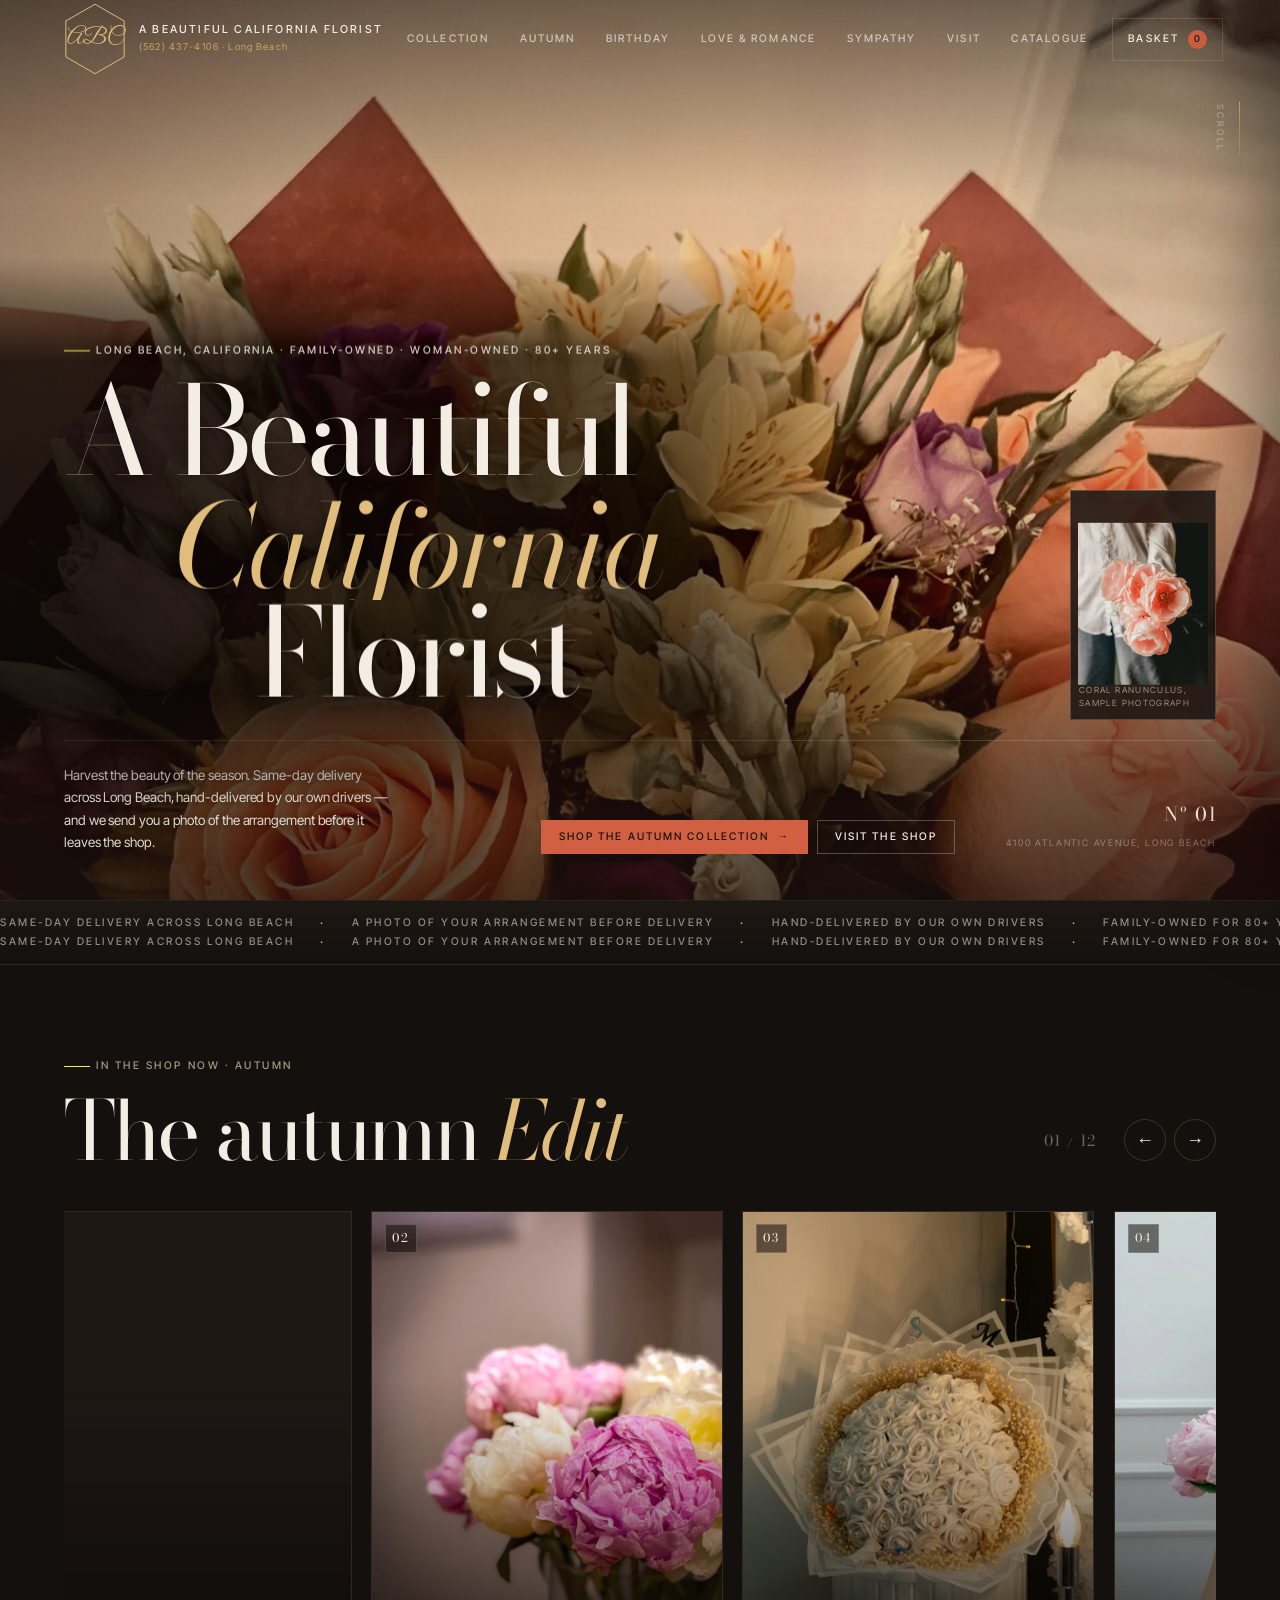
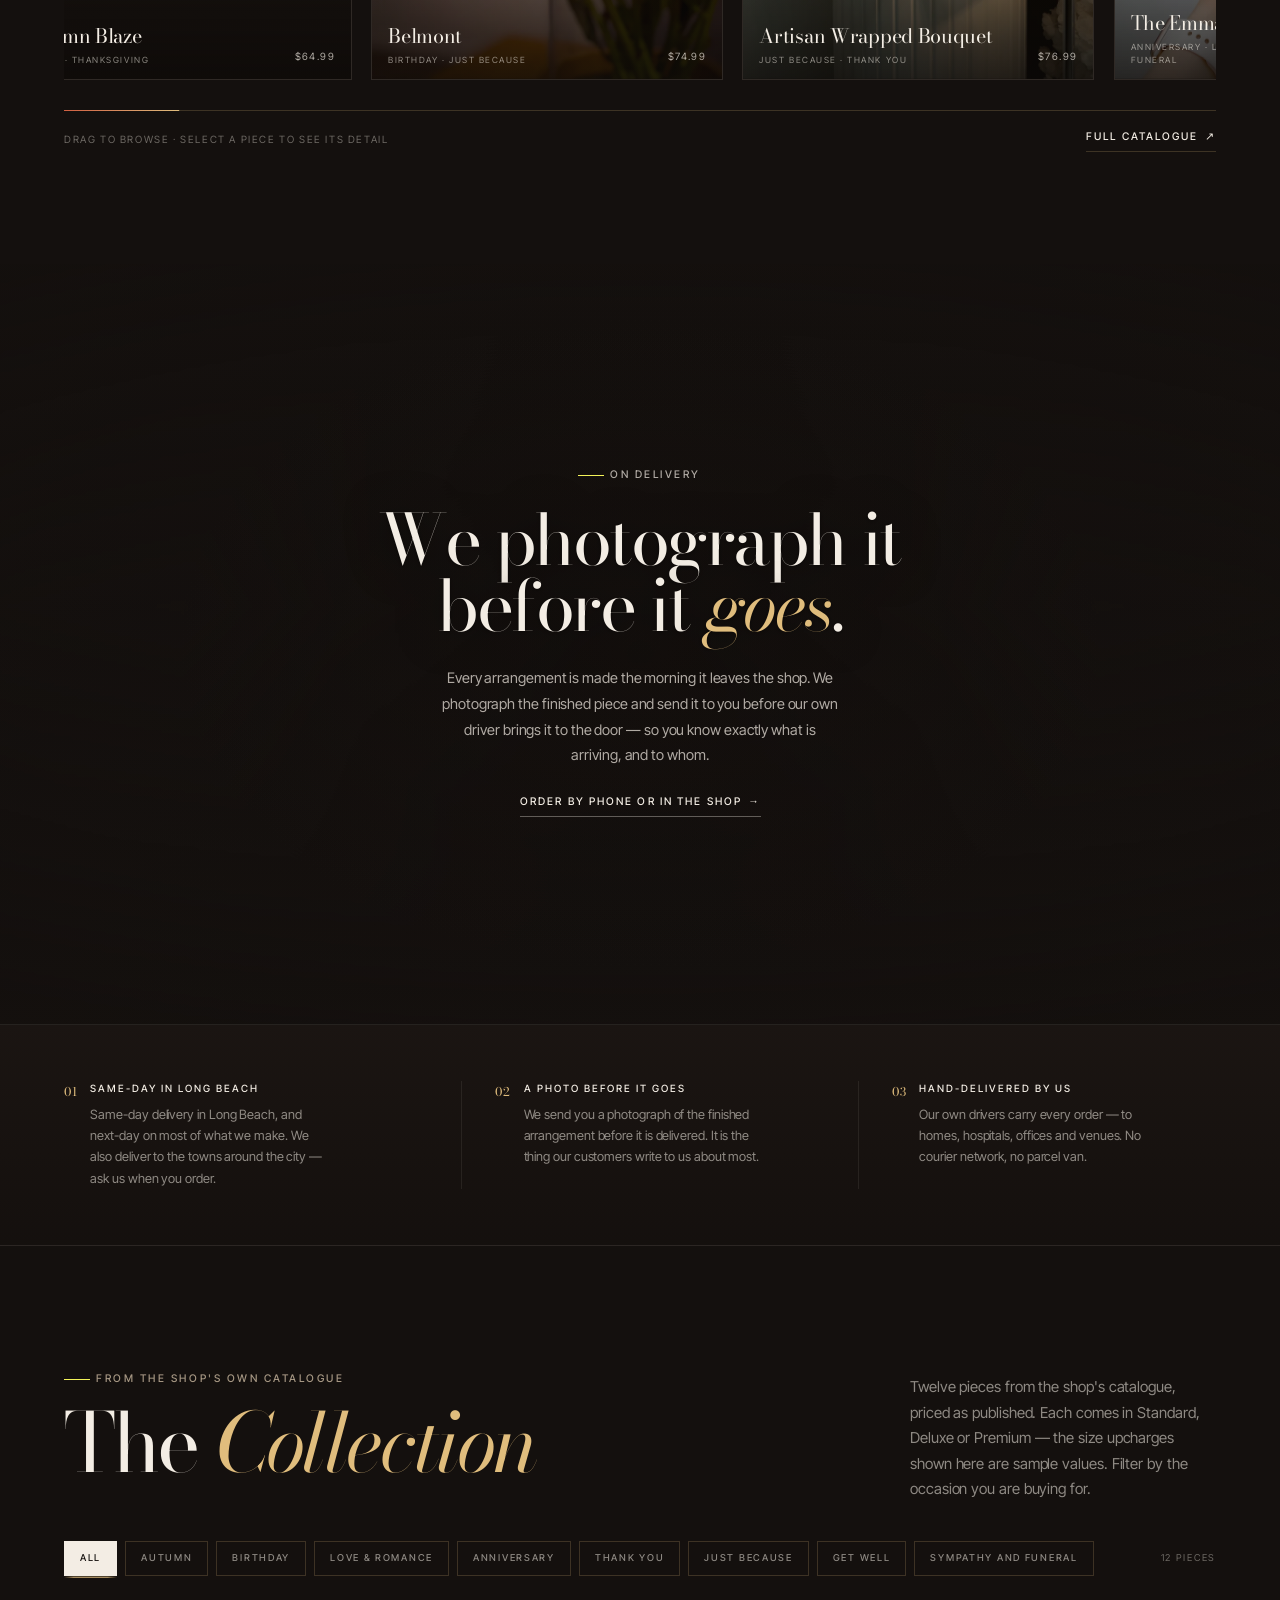
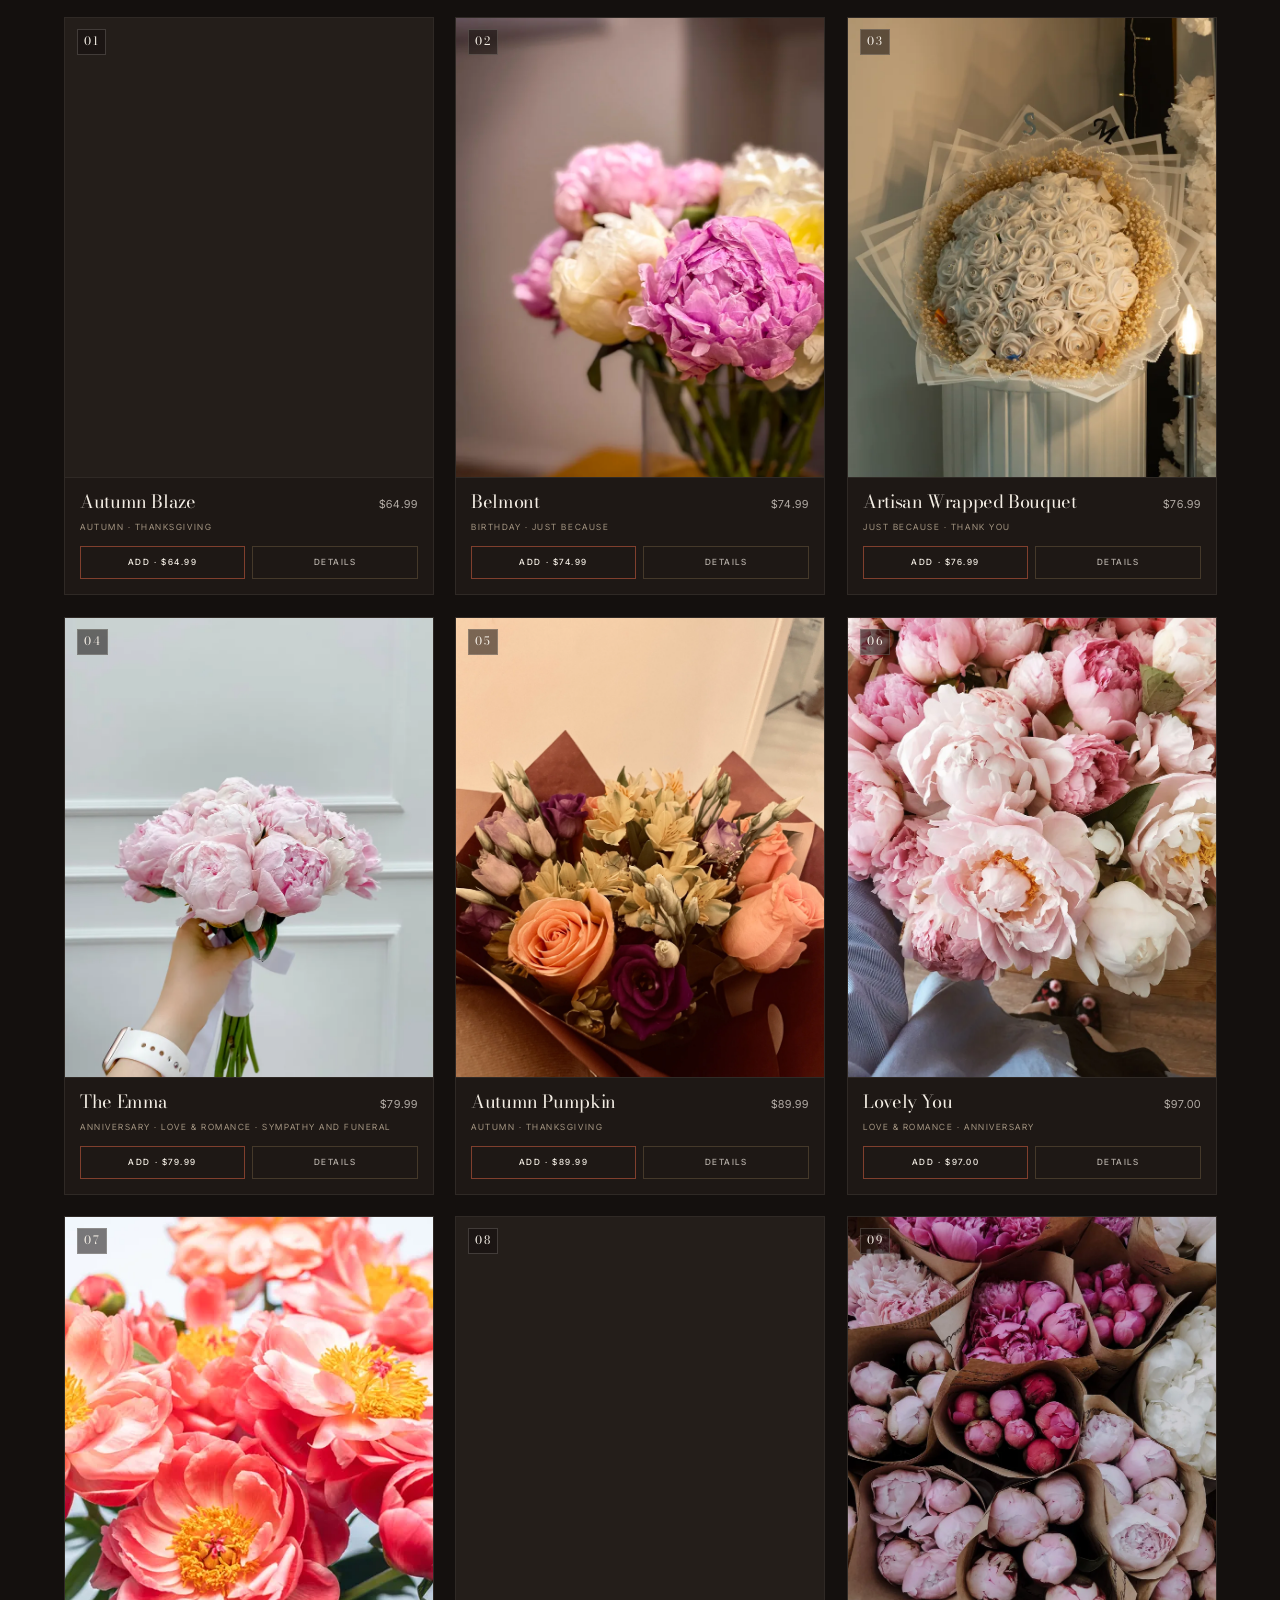
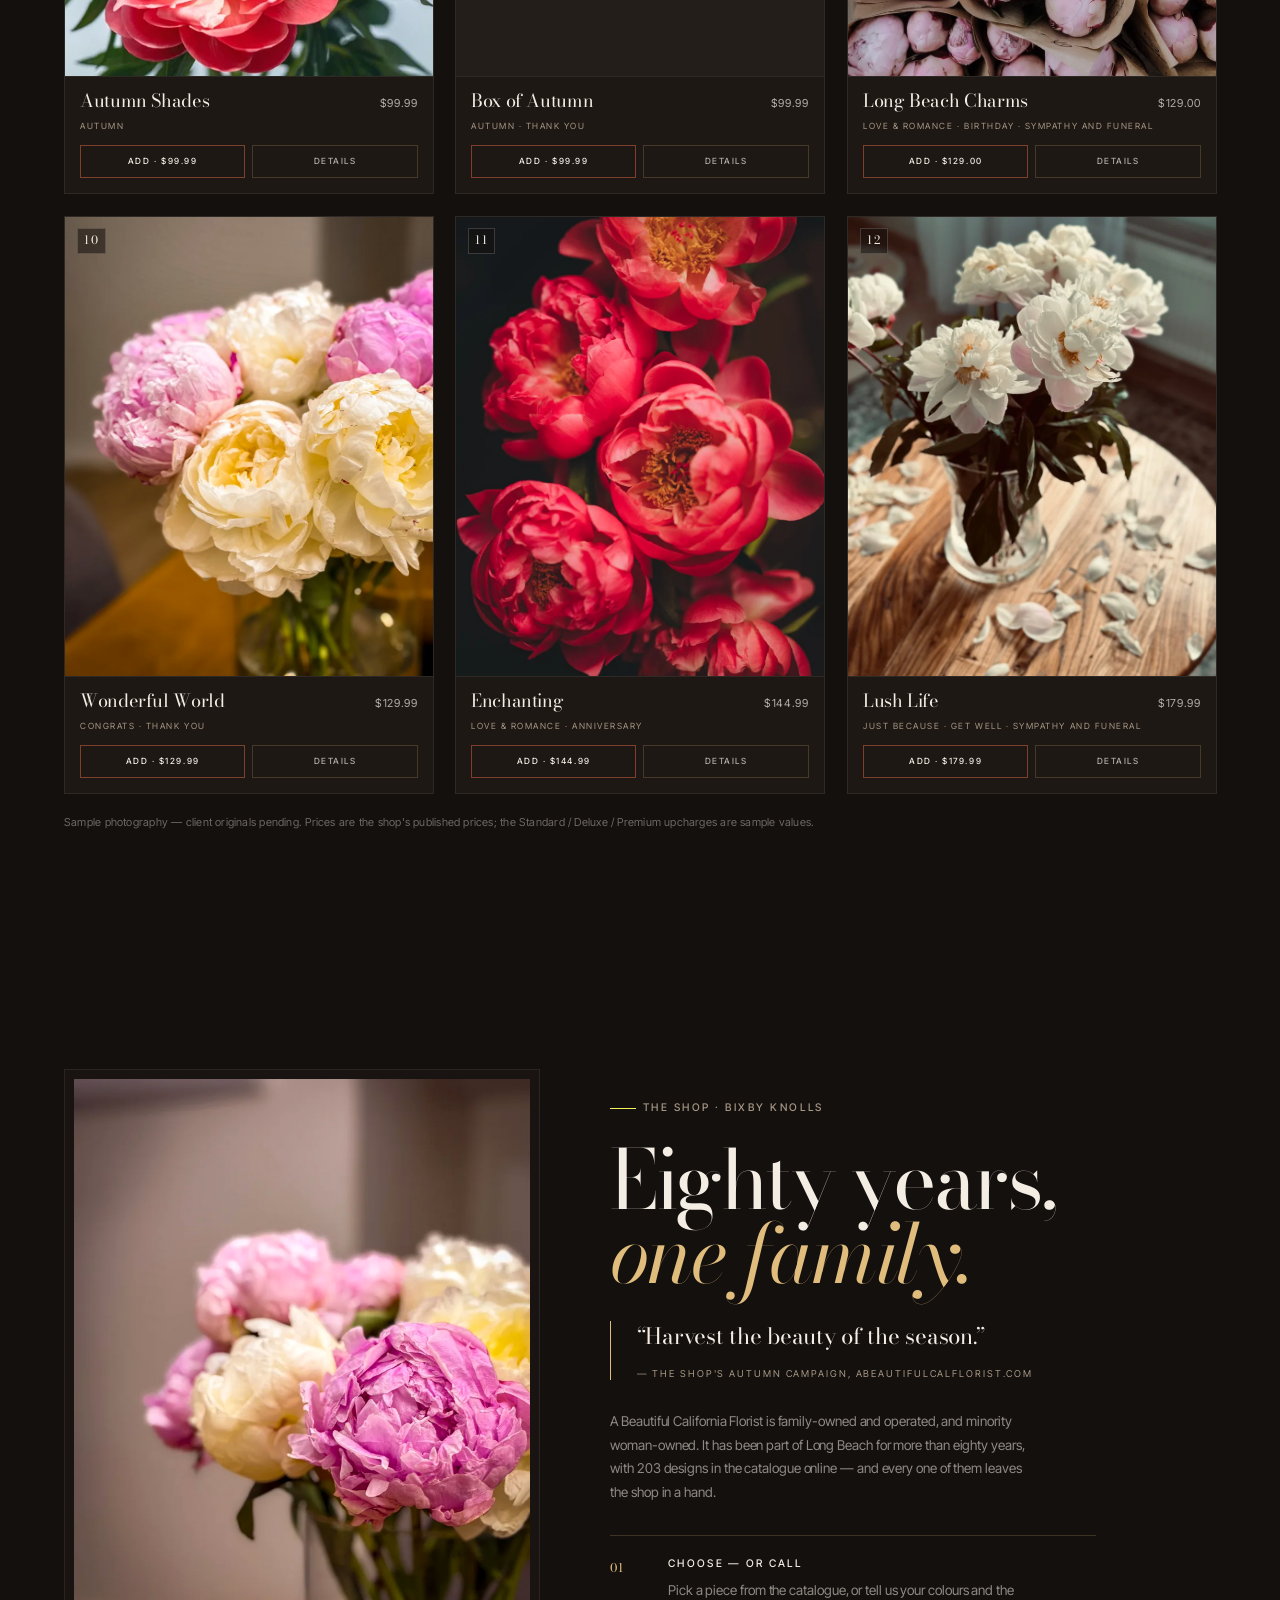
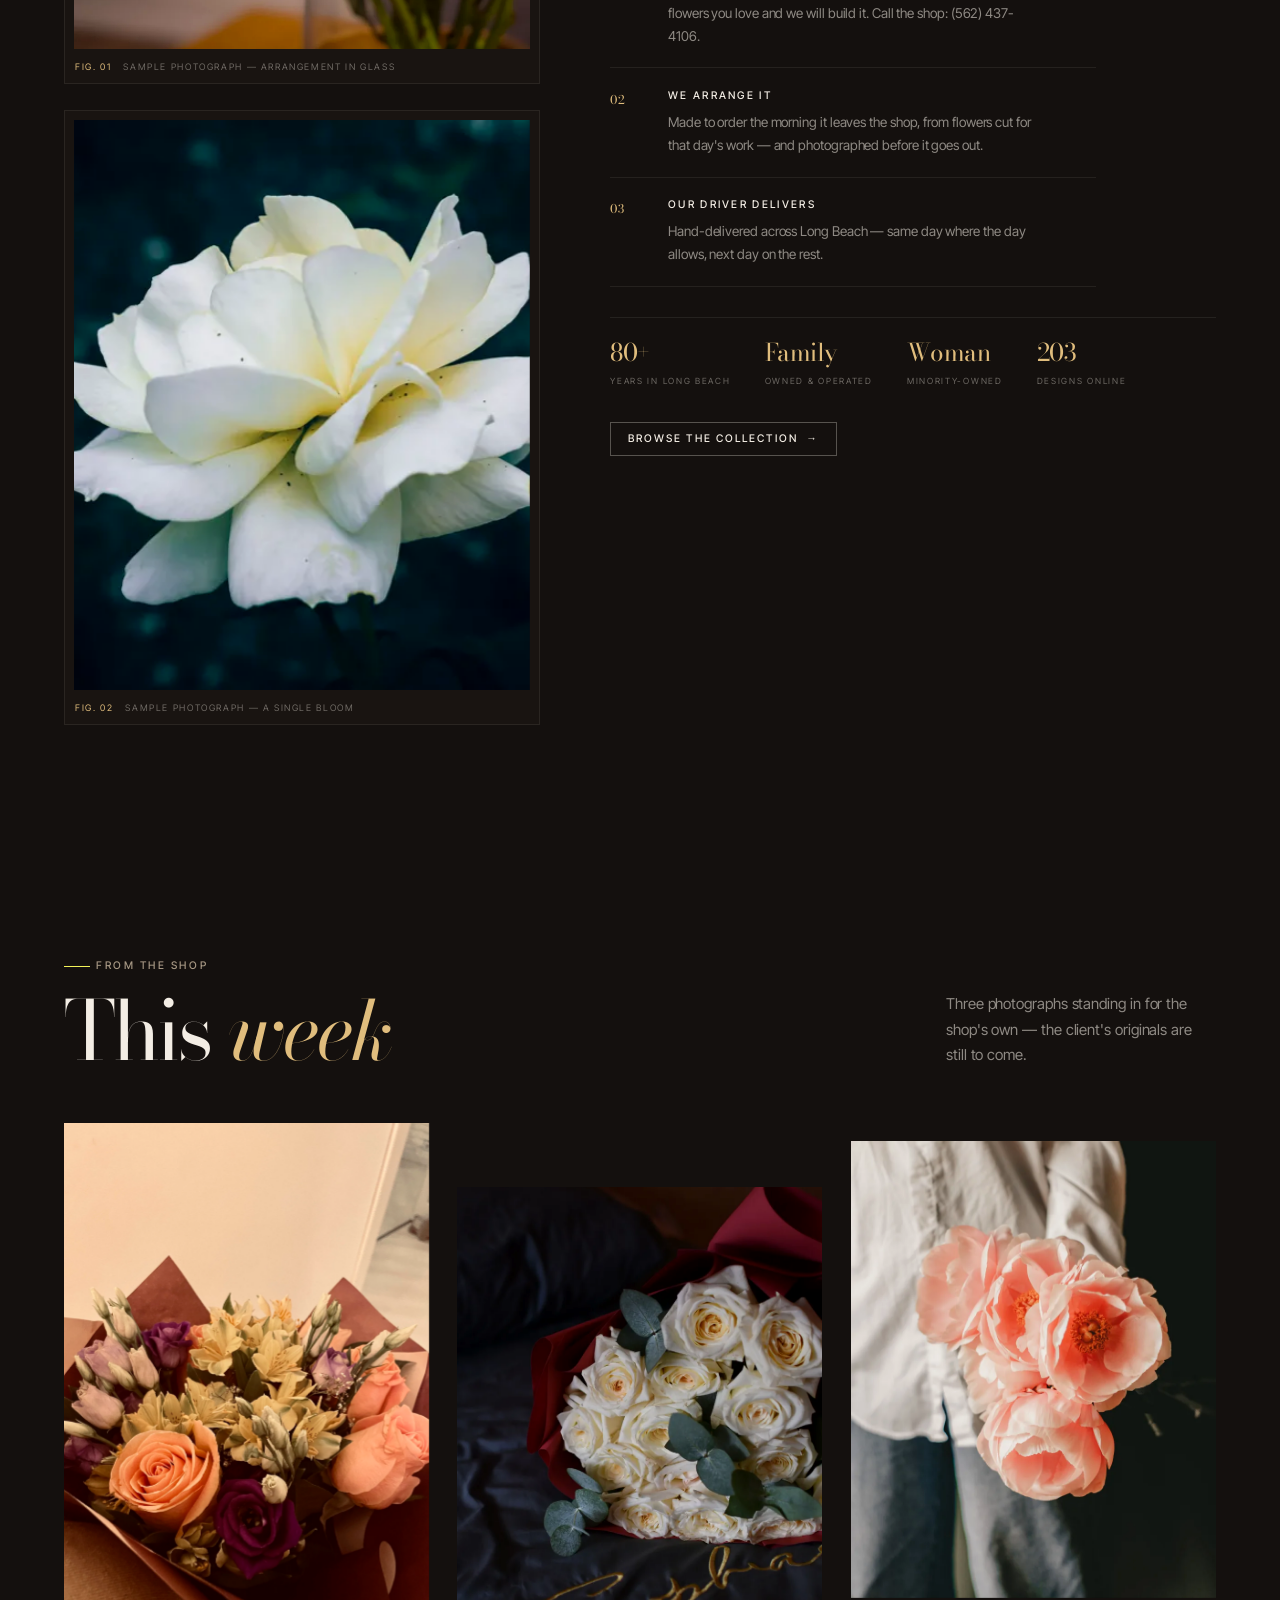
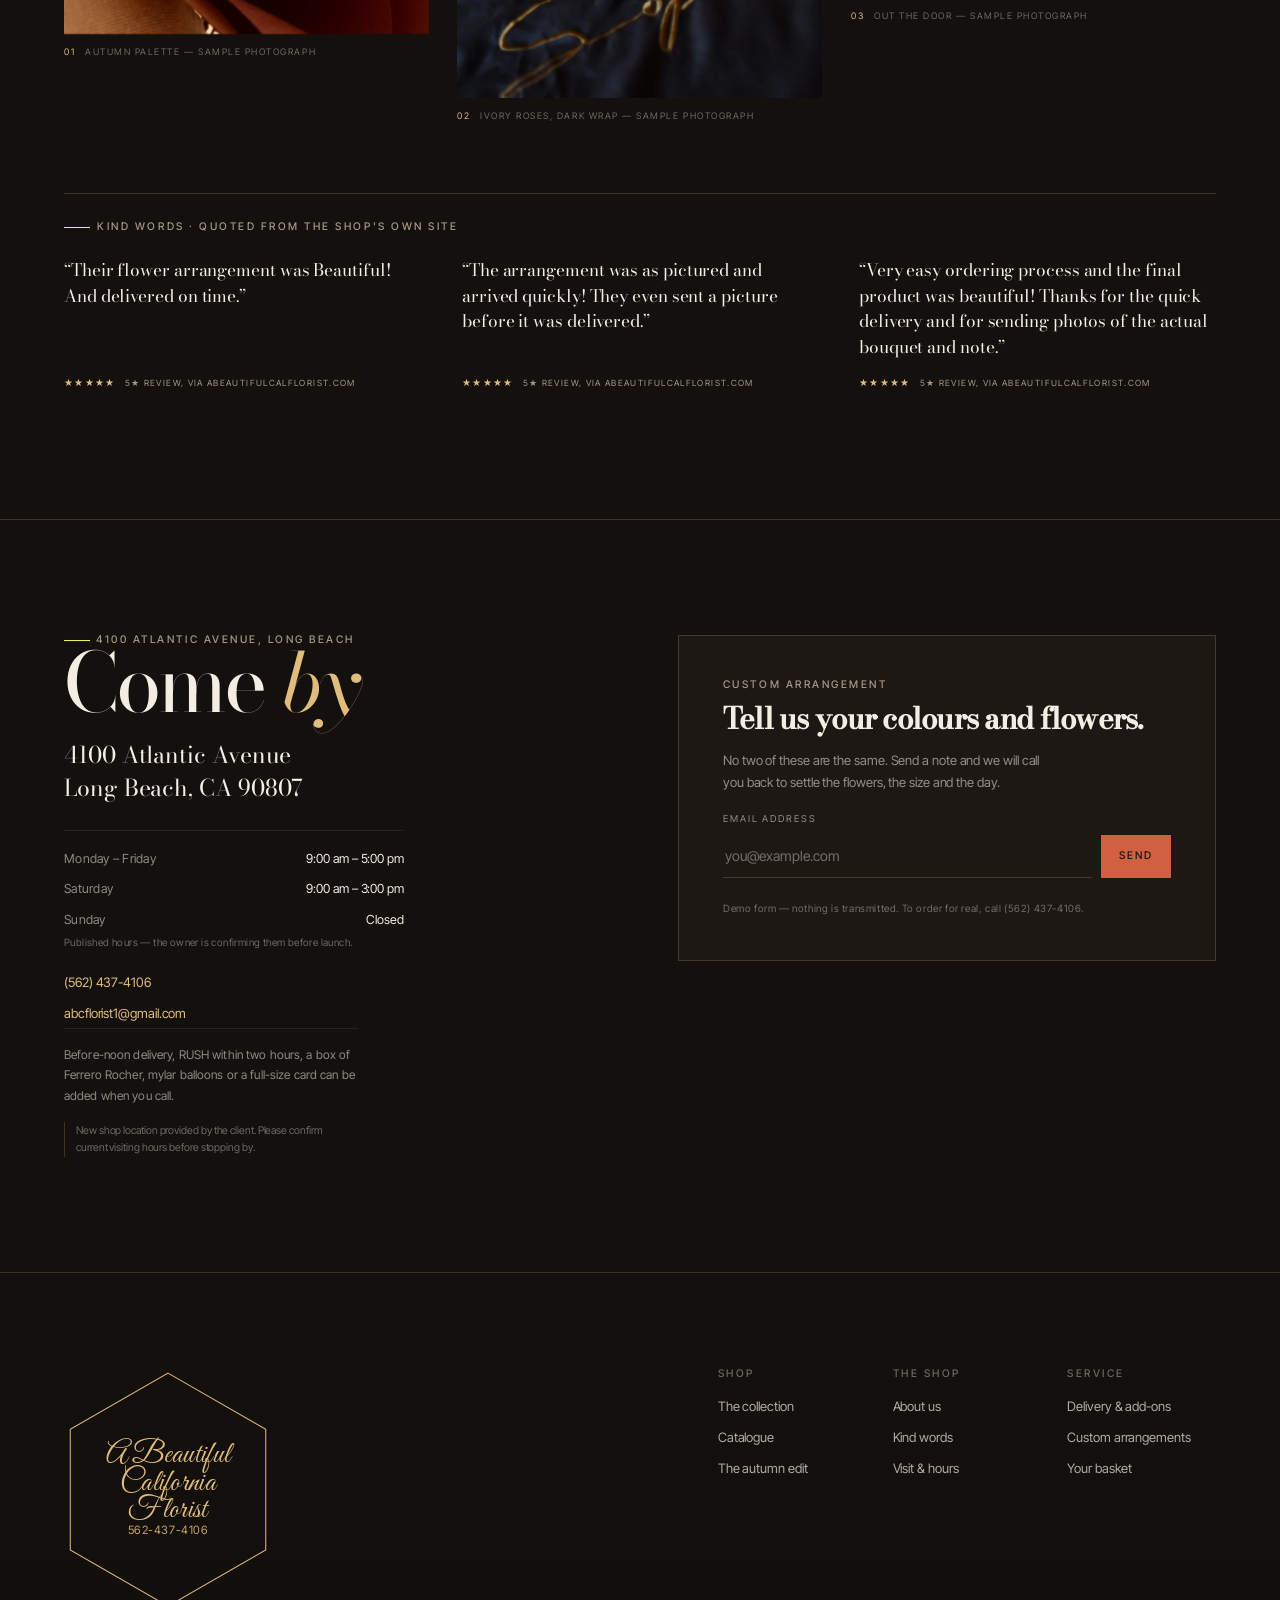
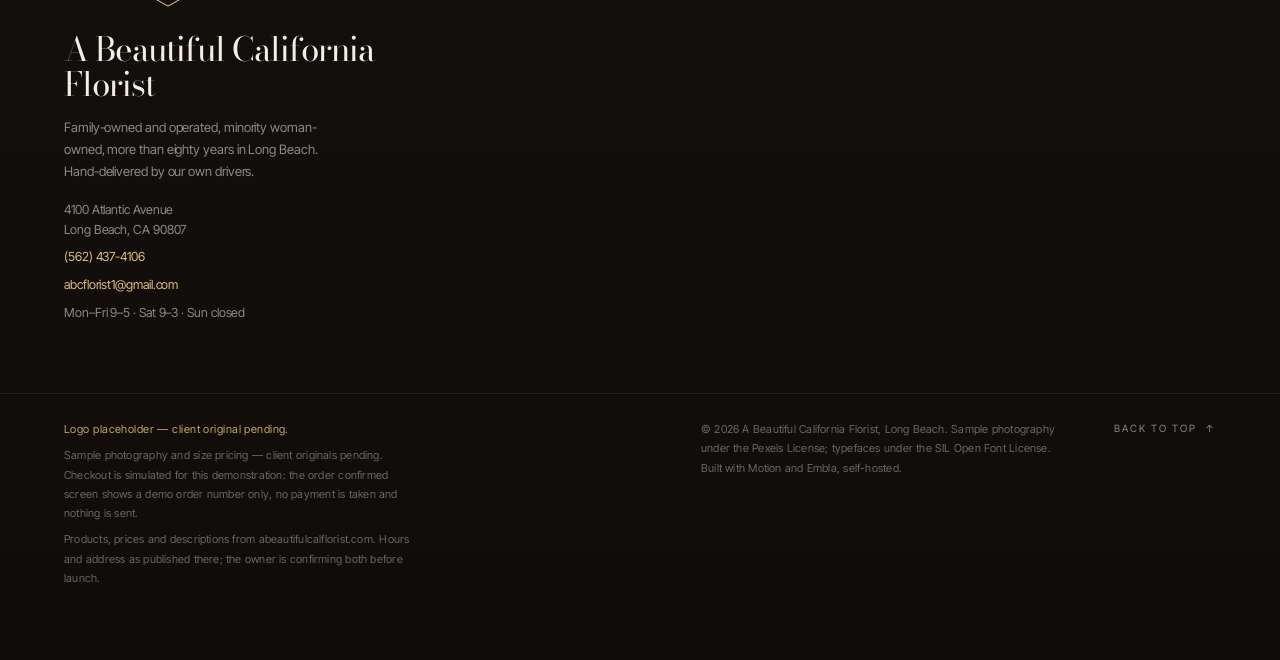
==== commit f5fcd80d: "Update florist preview to client-reported 4100 Atlantic Avenue location" ====
--- a/index.html
+++ b/index.html
@@ -6,7 +6,7 @@
 <meta charset="utf-8">
 <meta name="viewport" content="width=device-width, initial-scale=1, viewport-fit=cover">
 <title>A Beautiful California Florist — Long Beach, CA</title>
-<meta name="description" content="A Beautiful California Florist, 611 E Carson St Ste B, Long Beach. Family-owned and woman-owned for more than 80 years. Same-day Long Beach delivery, hand-delivered by our own drivers, with a photo of your arrangement before it goes. Demo storefront — simulated checkout.">
+<meta name="description" content="A Beautiful California Florist, 4100 Atlantic Avenue, Long Beach. Family-owned and woman-owned for more than 80 years. Same-day Long Beach delivery, hand-delivered by our own drivers, with a photo of your arrangement before it goes. Demo storefront — simulated checkout.">
 <meta name="theme-color" content="#14100E">
 <link rel="preload" as="image" fetchpriority="high"
       imagesrcset="assets/img/resp/terracotta-bouquet-kraft-800.webp 800w, assets/img/resp/terracotta-bouquet-kraft-1600.webp 1600w, assets/img/resp/terracotta-bouquet-kraft-2560.webp 2560w, assets/img/resp/terracotta-bouquet-kraft-3000.webp 3000w"
@@ -85,7 +85,7 @@
     </nav>
     <div class="mmenu__foot">
       <p class="eyebrow">The shop</p>
-      <p>611 E Carson St Ste B<br>Long Beach, CA 90807</p>
+      <p>4100 Atlantic Avenue<br>Long Beach, CA 90807</p>
       <p class="mmenu__hours">Mon–Fri 9–5 · Sat 9–3 · Sun closed</p>
       <p class="mmenu__hours">(562) 437-4106</p>
       <button class="btn btn--line" type="button" data-cart-open>Open basket</button>
@@ -136,7 +136,7 @@
         </div>
         <p class="hero__stamp" data-hero-lede data-hero-item>
           <span class="hero__stamp-n">Nº 01</span>
-          <span>611 E Carson St, Long Beach</span>
+          <span>4100 Atlantic Avenue, Long Beach</span>
         </p>
       </div>
     </div>
@@ -166,7 +166,7 @@
         <span>A photo of your arrangement before delivery</span><i>·</i>
         <span>Hand-delivered by our own drivers</span><i>·</i>
         <span>Family-owned for 80+ years</span><i>·</i>
-        <span>611 E Carson St, Long Beach</span><i>·</i>
+        <span>4100 Atlantic Avenue, Long Beach</span><i>·</i>
       </span>
     </div>
   </div>
@@ -433,9 +433,9 @@
   <!-- 8. VISIT -->
   <section class="visit" id="visit" aria-labelledby="visit-title">
     <div class="visit__col">
-      <p class="eyebrow"><span class="eyebrow__dash" aria-hidden="true"></span>611 E Carson St, Long Beach</p>
+      <p class="eyebrow"><span class="eyebrow__dash" aria-hidden="true"></span>4100 Atlantic Avenue, Long Beach</p>
       <h2 class="h2 type-lift" id="visit-title" data-reveal>Come <em>by</em></h2>
-      <p class="visit__addr">611 E Carson St Ste B<br>Long Beach, CA 90807</p>
+      <p class="visit__addr">4100 Atlantic Avenue<br>Long Beach, CA 90807</p>
       <dl class="visit__hours">
         <div><dt>Monday – Friday</dt><dd>9:00 am – 5:00 pm</dd></div>
         <div><dt>Saturday</dt><dd>9:00 am – 3:00 pm</dd></div>
@@ -448,9 +448,7 @@
       </div>
       <p class="visit__addons">Before-noon delivery, RUSH within two hours, a box of Ferrero Rocher,
         mylar balloons or a full-size card can be added when you call.</p>
-      <p class="visit__note">Address and hours are taken from the shop's own site. An older
-        <em>455 Atlantic Ave</em> address still appears on some of its category pages — the Carson St
-        shop is the current one.</p>
+      <p class="visit__note">New shop location provided by the client. Please confirm current visiting hours before stopping by.</p>
     </div>
 
     <form class="visit__form" data-newsletter novalidate>
@@ -486,7 +484,7 @@
       <p class="footer__tag">Family-owned and operated, minority woman-owned, more than eighty years
         in Long Beach. Hand-delivered by our own drivers.</p>
       <address class="footer__contact">
-        <span>611 E Carson St Ste B<br>Long Beach, CA 90807</span>
+        <span>4100 Atlantic Avenue<br>Long Beach, CA 90807</span>
         <a href="tel:+15624374106">(562) 437-4106</a>
         <a href="mailto:abcflorist1@gmail.com">abcflorist1@gmail.com</a>
         <span>Mon–Fri 9–5 · Sat 9–3 · Sun closed</span>
@@ -678,7 +676,7 @@
             <input type="radio" name="delivery-option" value="pickup">
             <span class="co-choice__body">
               <span class="co-choice__t">Pickup at the shop</span>
-              <span class="co-choice__s">Pick up in person at 611 E Carson St Ste B, Long Beach · Mon–Fri 9–5, Sat 9–3, Sun closed. No delivery charge.</span>
+              <span class="co-choice__s">Pick up in person at 4100 Atlantic Avenue, Long Beach · Mon–Fri 9–5, Sat 9–3, Sun closed. No delivery charge.</span>
             </span>
           </label>
         </div>
